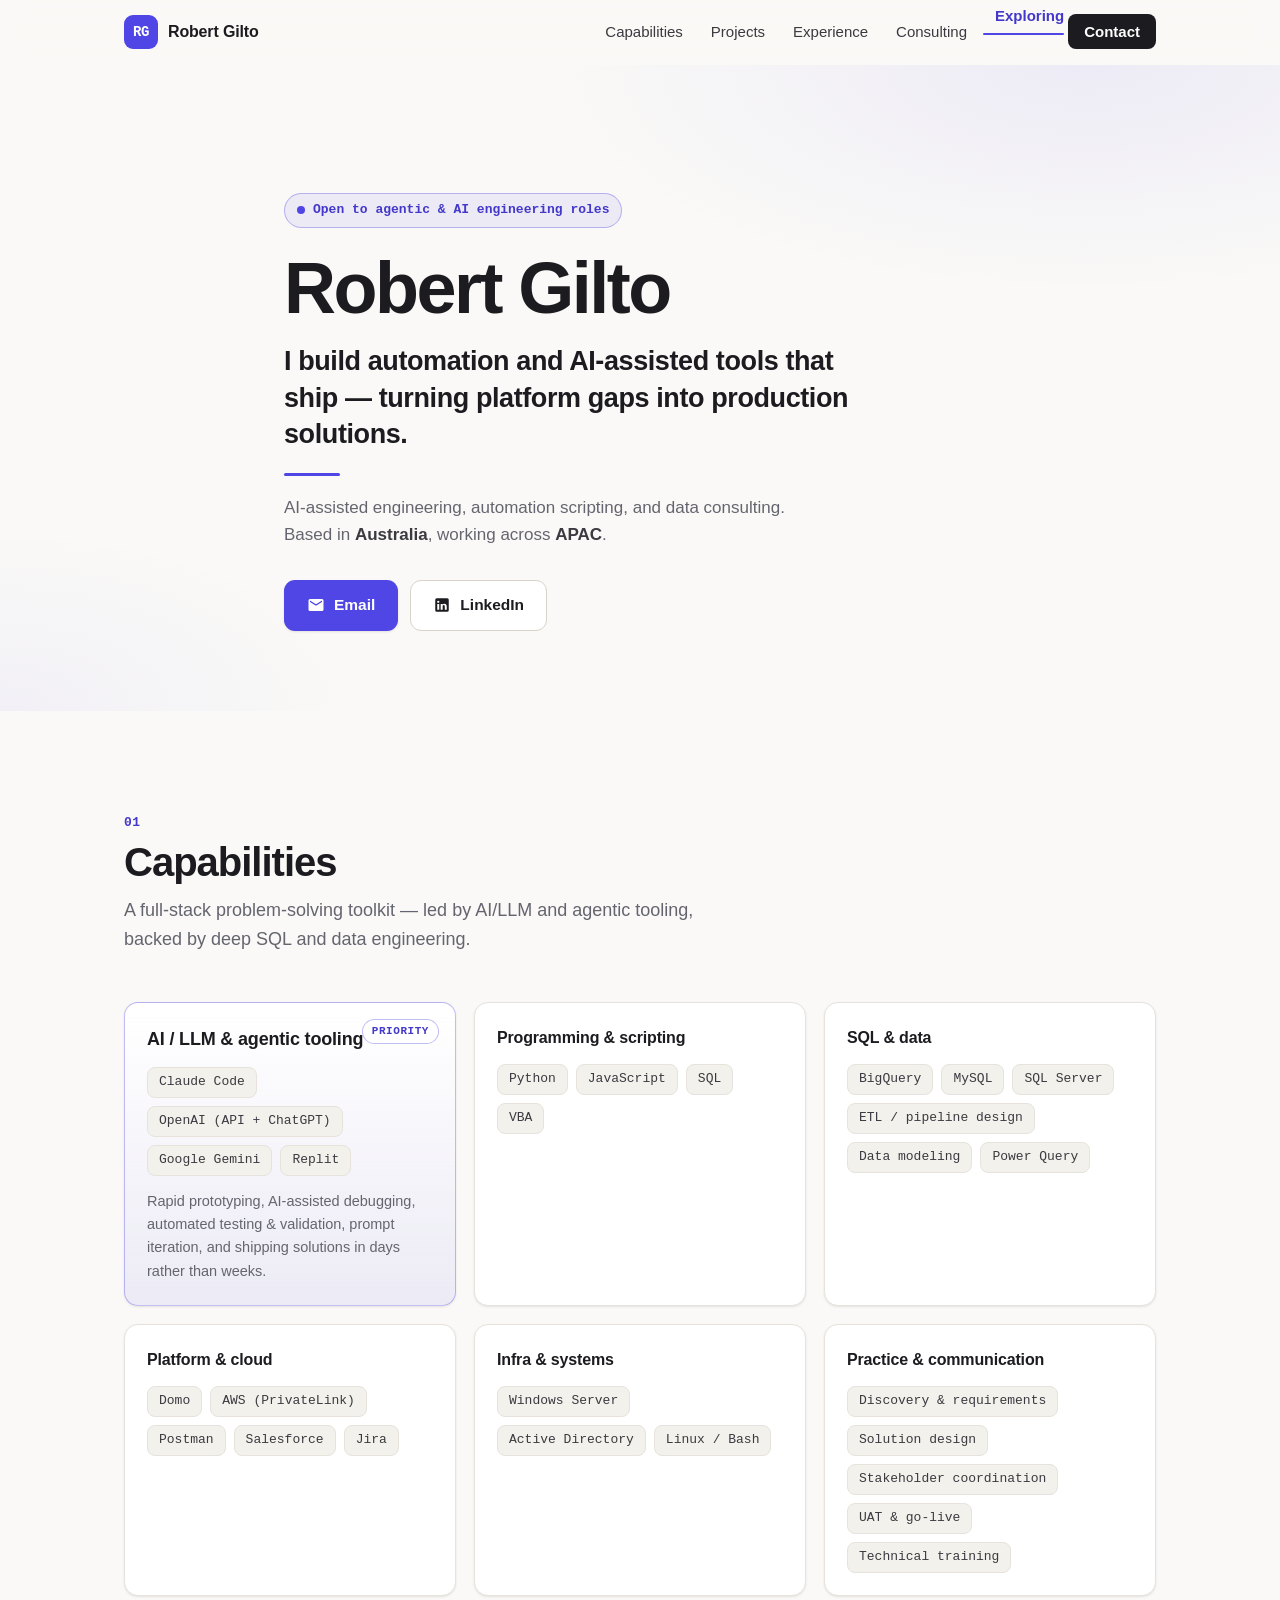
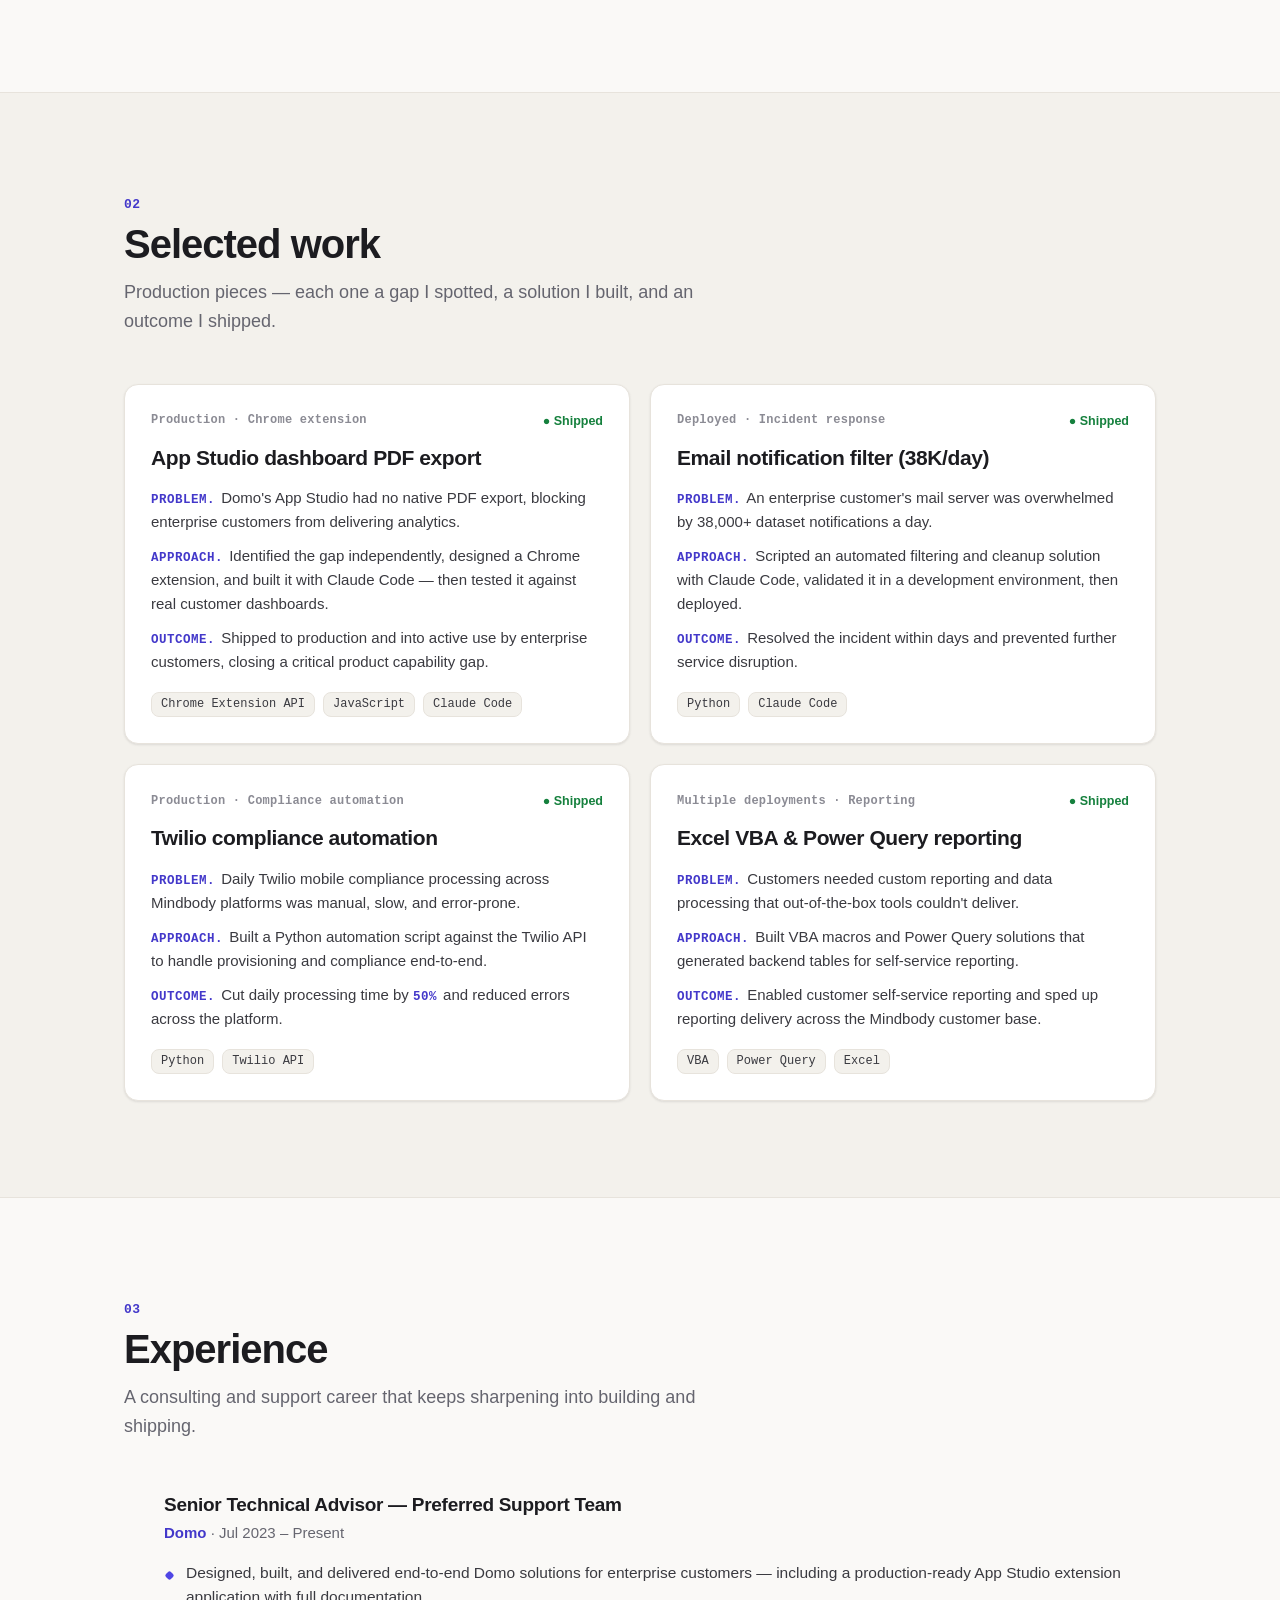
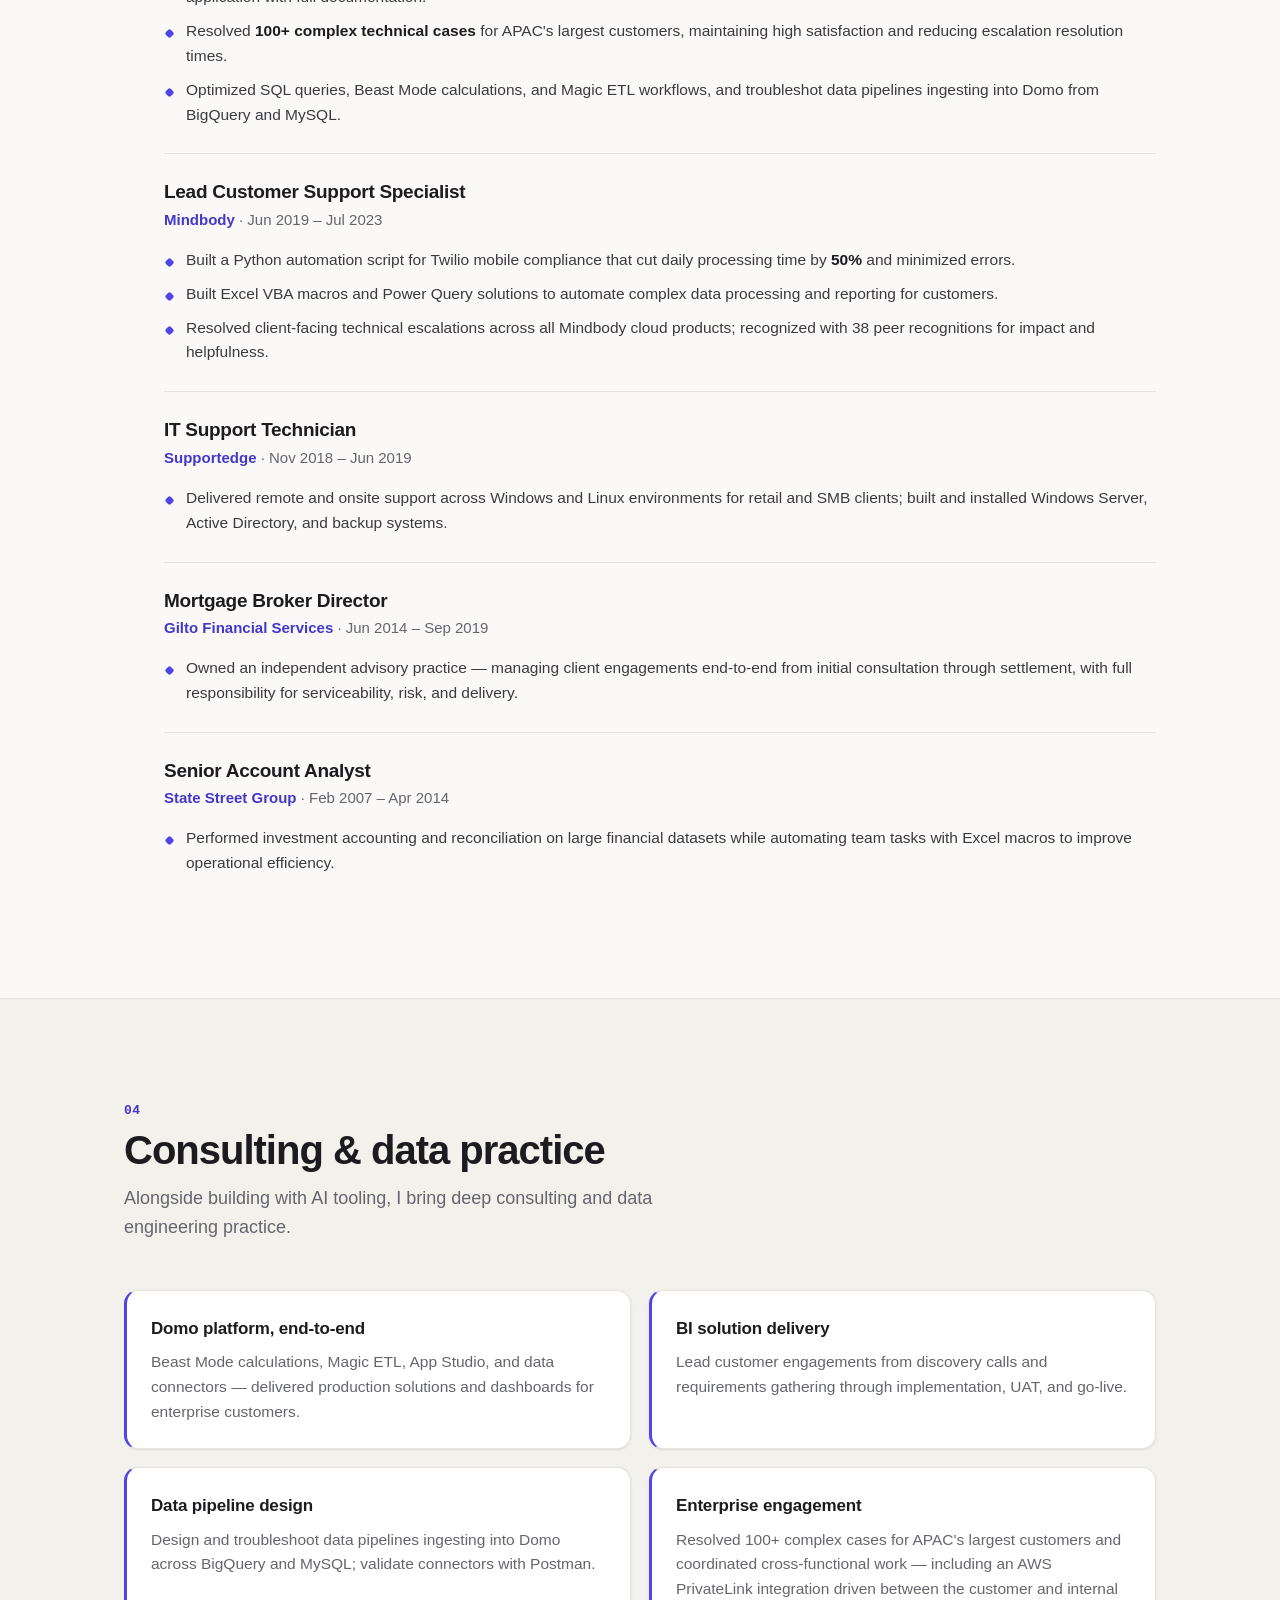
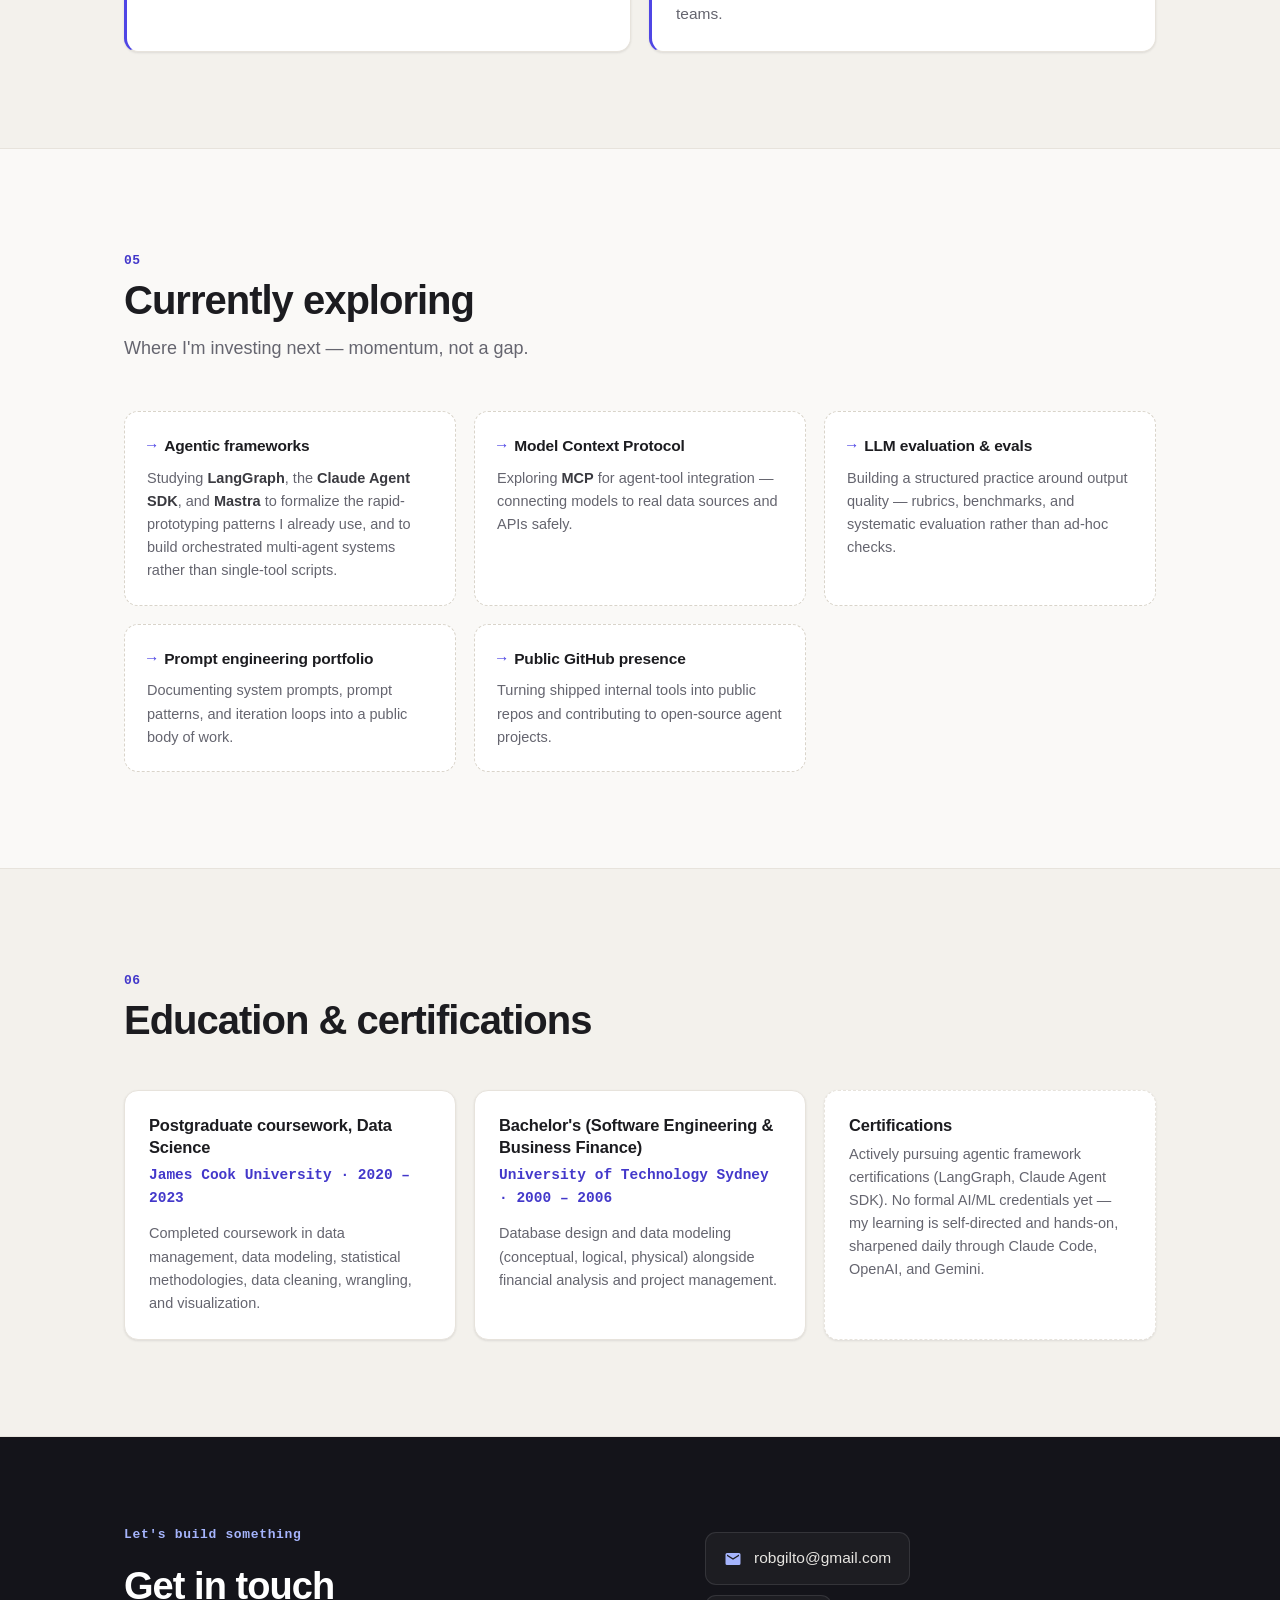
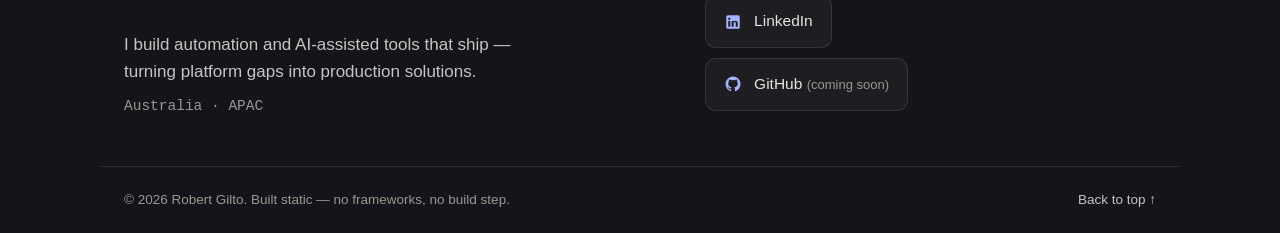
==== index.html @ 45fd5108 "feat: initial web resume — agentic engineering positioning" ====
<!DOCTYPE html>
<html lang="en">
<head>
  <meta charset="UTF-8" />
  <meta name="viewport" content="width=device-width, initial-scale=1.0" />

  <title>Robert Gilto — AI/Agentic Engineering &amp; Data Consultant</title>
  <meta name="description" content="Robert Gilto is an AI/agentic engineering and data consultant based in Australia. He builds automation and AI-assisted tools that ship — Claude Code, Python, SQL, Domo, and LLM workflows — with 100+ enterprise cases resolved and production automation deployed." />
  <meta name="author" content="Robert Gilto" />
  <meta name="theme-color" content="#4f46e5" />
  <link rel="canonical" href="https://robertgilto.github.io/" />

  <!-- Open Graph -->
  <meta property="og:type" content="profile" />
  <meta property="og:title" content="Robert Gilto — AI/Agentic Engineering &amp; Data Consultant" />
  <meta property="og:description" content="Builds automation and AI-assisted tools that ship — Claude Code, Python, SQL, Domo, and LLM workflows. Based in Australia, working across APAC." />
  <meta property="og:url" content="https://robertgilto.github.io/" />
  <meta property="og:site_name" content="Robert Gilto" />
  <meta property="profile:first_name" content="Robert" />
  <meta property="profile:last_name" content="Gilto" />

  <!-- Twitter -->
  <meta name="twitter:card" content="summary" />
  <meta name="twitter:title" content="Robert Gilto — AI/Agentic Engineering &amp; Data Consultant" />
  <meta name="twitter:description" content="Builds automation and AI-assisted tools that ship — Claude Code, Python, SQL, Domo, and LLM workflows. Australia / APAC." />

  <link rel="stylesheet" href="styles.css" />

  <!-- JSON-LD Person schema -->
  <script type="application/ld+json">
  {
    "@context": "https://schema.org",
    "@type": "Person",
    "name": "Robert Gilto",
    "jobTitle": "AI / Agentic Engineering & Data Consultant",
    "description": "Builds automation and AI-assisted tools that ship. AI/agentic engineering, automation scripting, and data consulting.",
    "email": "mailto:robgilto@gmail.com",
    "url": "https://robertgilto.github.io/",
    "image": "https://robertgilto.github.io/",
    "address": {
      "@type": "PostalAddress",
      "addressCountry": "AU",
      "addressRegion": "APAC"
    },
    "knowsAbout": [
      "Agentic Engineering",
      "AI Engineering",
      "LLM",
      "Claude Code",
      "OpenAI",
      "Google Gemini",
      "Python",
      "JavaScript",
      "SQL",
      "Data Engineering",
      "ETL",
      "Automation",
      "Business Intelligence",
      "Domo",
      "BigQuery",
      "MySQL"
    ],
    "sameAs": [
      "https://www.linkedin.com/in/robert-gilto-331312171"
    ]
  }
  </script>
</head>
<body>
  <a class="skip-link" href="#main">Skip to content</a>

  <header class="site-header" id="top">
    <div class="container header-inner">
      <a class="brand" href="#top" aria-label="Robert Gilto — home">
        <span class="brand-mark" aria-hidden="true">RG</span>
        <span class="brand-name">Robert Gilto</span>
      </a>

      <button class="nav-toggle" id="navToggle" aria-label="Toggle navigation" aria-expanded="false" aria-controls="primaryNav">
        <span class="nav-toggle-bar"></span>
        <span class="nav-toggle-bar"></span>
        <span class="nav-toggle-bar"></span>
      </button>

      <nav class="primary-nav" id="primaryNav" aria-label="Primary">
        <ul>
          <li><a href="#capabilities">Capabilities</a></li>
          <li><a href="#projects">Projects</a></li>
          <li><a href="#experience">Experience</a></li>
          <li><a href="#consulting">Consulting</a></li>
          <li><a href="#exploring">Exploring</a></li>
          <li><a href="#contact" class="nav-cta">Contact</a></li>
        </ul>
      </nav>
    </div>
  </header>

  <main id="main">
    <!-- HERO -->
    <section class="hero" aria-labelledby="hero-heading">
      <div class="container hero-inner">
        <p class="eyebrow">
          <span class="status-dot" aria-hidden="true"></span>
          Open to agentic &amp; AI engineering roles
        </p>
        <h1 class="hero-heading" id="hero-heading">Robert Gilto</h1>
        <p class="hero-tagline">I build automation and AI-assisted tools that ship — turning platform gaps into production solutions.</p>
        <p class="hero-sub">AI-assisted engineering, automation scripting, and data consulting. Based in <strong>Australia</strong>, working across <strong>APAC</strong>.</p>

        <div class="hero-actions">
          <a class="btn btn-primary" href="mailto:robgilto@gmail.com">
            <svg class="icon" viewBox="0 0 24 24" aria-hidden="true" focusable="false"><path fill="currentColor" d="M20 4H4a2 2 0 0 0-2 2v12a2 2 0 0 0 2 2h16a2 2 0 0 0 2-2V6a2 2 0 0 0-2-2Zm0 4-8 5-8-5V6l8 5 8-5Z"/></svg>
            Email
          </a>
          <a class="btn btn-ghost" href="https://www.linkedin.com/in/robert-gilto-331312171" rel="noopener noreferrer" target="_blank">
            <svg class="icon" viewBox="0 0 24 24" aria-hidden="true" focusable="false"><path fill="currentColor" d="M19 3a2 2 0 0 1 2 2v14a2 2 0 0 1-2 2H5a2 2 0 0 1-2-2V5a2 2 0 0 1 2-2h14ZM8.34 18.34V10.5H5.67v7.84h2.67ZM7 9.34a1.55 1.55 0 1 0 0-3.1 1.55 1.55 0 0 0 0 3.1Zm11.34 9V14c0-2.5-1.34-3.66-3.12-3.66a2.69 2.69 0 0 0-2.42 1.33h-.03V10.5h-2.56v7.84h2.66v-4.12c0-1.07.2-2.1 1.53-2.1s1.32 1.22 1.32 2.17v4.05h2.62Z"/></svg>
            LinkedIn
          </a>
        </div>
      </div>
    </section>

    <!-- CAPABILITIES -->
    <section class="section" id="capabilities" aria-labelledby="capabilities-heading">
      <div class="container">
        <header class="section-head">
          <span class="section-index">01</span>
          <h2 class="section-title" id="capabilities-heading">Capabilities</h2>
          <p class="section-lead">A full-stack problem-solving toolkit — led by AI/LLM and agentic tooling, backed by deep SQL and data engineering.</p>
        </header>

        <div class="skill-grid">
          <article class="skill-card skill-card--featured">
            <div class="skill-card-tag">Priority</div>
            <h3 class="skill-card-title">AI / LLM &amp; agentic tooling</h3>
            <ul class="chips">
              <li class="chip">Claude Code</li>
              <li class="chip">OpenAI (API + ChatGPT)</li>
              <li class="chip">Google Gemini</li>
              <li class="chip">Replit</li>
            </ul>
            <p class="skill-card-note">Rapid prototyping, AI-assisted debugging, automated testing &amp; validation, prompt iteration, and shipping solutions in days rather than weeks.</p>
          </article>

          <article class="skill-card">
            <h3 class="skill-card-title">Programming &amp; scripting</h3>
            <ul class="chips">
              <li class="chip">Python</li>
              <li class="chip">JavaScript</li>
              <li class="chip">SQL</li>
              <li class="chip">VBA</li>
            </ul>
          </article>

          <article class="skill-card">
            <h3 class="skill-card-title">SQL &amp; data</h3>
            <ul class="chips">
              <li class="chip">BigQuery</li>
              <li class="chip">MySQL</li>
              <li class="chip">SQL Server</li>
              <li class="chip">ETL / pipeline design</li>
              <li class="chip">Data modeling</li>
              <li class="chip">Power Query</li>
            </ul>
          </article>

          <article class="skill-card">
            <h3 class="skill-card-title">Platform &amp; cloud</h3>
            <ul class="chips">
              <li class="chip">Domo</li>
              <li class="chip">AWS (PrivateLink)</li>
              <li class="chip">Postman</li>
              <li class="chip">Salesforce</li>
              <li class="chip">Jira</li>
            </ul>
          </article>

          <article class="skill-card">
            <h3 class="skill-card-title">Infra &amp; systems</h3>
            <ul class="chips">
              <li class="chip">Windows Server</li>
              <li class="chip">Active Directory</li>
              <li class="chip">Linux / Bash</li>
            </ul>
          </article>

          <article class="skill-card">
            <h3 class="skill-card-title">Practice &amp; communication</h3>
            <ul class="chips">
              <li class="chip">Discovery &amp; requirements</li>
              <li class="chip">Solution design</li>
              <li class="chip">Stakeholder coordination</li>
              <li class="chip">UAT &amp; go-live</li>
              <li class="chip">Technical training</li>
            </ul>
          </article>
        </div>
      </div>
    </section>

    <!-- PROJECTS -->
    <section class="section section-alt" id="projects" aria-labelledby="projects-heading">
      <div class="container">
        <header class="section-head">
          <span class="section-index">02</span>
          <h2 class="section-title" id="projects-heading">Selected work</h2>
          <p class="section-lead">Production pieces — each one a gap I spotted, a solution I built, and an outcome I shipped.</p>
        </header>

        <div class="project-grid">
          <article class="project-card">
            <div class="project-card-top">
              <span class="project-kicker">Production · Chrome extension</span>
              <span class="project-status" aria-label="Status: shipped">● Shipped</span>
            </div>
            <h3 class="project-title">App Studio dashboard PDF export</h3>
            <p class="project-problem"><strong>Problem.</strong> Domo's App Studio had no native PDF export, blocking enterprise customers from delivering analytics.</p>
            <p class="project-approach"><strong>Approach.</strong> Identified the gap independently, designed a Chrome extension, and built it with Claude Code — then tested it against real customer dashboards.</p>
            <p class="project-outcome"><strong>Outcome.</strong> Shipped to production and into active use by enterprise customers, closing a critical product capability gap.</p>
            <ul class="chips chips-sm">
              <li class="chip">Chrome Extension API</li>
              <li class="chip">JavaScript</li>
              <li class="chip">Claude Code</li>
            </ul>
          </article>

          <article class="project-card">
            <div class="project-card-top">
              <span class="project-kicker">Deployed · Incident response</span>
              <span class="project-status" aria-label="Status: shipped">● Shipped</span>
            </div>
            <h3 class="project-title">Email notification filter (38K/day)</h3>
            <p class="project-problem"><strong>Problem.</strong> An enterprise customer's mail server was overwhelmed by 38,000+ dataset notifications a day.</p>
            <p class="project-approach"><strong>Approach.</strong> Scripted an automated filtering and cleanup solution with Claude Code, validated it in a development environment, then deployed.</p>
            <p class="project-outcome"><strong>Outcome.</strong> Resolved the incident within days and prevented further service disruption.</p>
            <ul class="chips chips-sm">
              <li class="chip">Python</li>
              <li class="chip">Claude Code</li>
            </ul>
          </article>

          <article class="project-card">
            <div class="project-card-top">
              <span class="project-kicker">Production · Compliance automation</span>
              <span class="project-status" aria-label="Status: shipped">● Shipped</span>
            </div>
            <h3 class="project-title">Twilio compliance automation</h3>
            <p class="project-problem"><strong>Problem.</strong> Daily Twilio mobile compliance processing across Mindbody platforms was manual, slow, and error-prone.</p>
            <p class="project-approach"><strong>Approach.</strong> Built a Python automation script against the Twilio API to handle provisioning and compliance end-to-end.</p>
            <p class="project-outcome"><strong>Outcome.</strong> Cut daily processing time by <strong>50%</strong> and reduced errors across the platform.</p>
            <ul class="chips chips-sm">
              <li class="chip">Python</li>
              <li class="chip">Twilio API</li>
            </ul>
          </article>

          <article class="project-card">
            <div class="project-card-top">
              <span class="project-kicker">Multiple deployments · Reporting</span>
              <span class="project-status" aria-label="Status: shipped">● Shipped</span>
            </div>
            <h3 class="project-title">Excel VBA &amp; Power Query reporting</h3>
            <p class="project-problem"><strong>Problem.</strong> Customers needed custom reporting and data processing that out-of-the-box tools couldn't deliver.</p>
            <p class="project-approach"><strong>Approach.</strong> Built VBA macros and Power Query solutions that generated backend tables for self-service reporting.</p>
            <p class="project-outcome"><strong>Outcome.</strong> Enabled customer self-service reporting and sped up reporting delivery across the Mindbody customer base.</p>
            <ul class="chips chips-sm">
              <li class="chip">VBA</li>
              <li class="chip">Power Query</li>
              <li class="chip">Excel</li>
            </ul>
          </article>
        </div>
      </div>
    </section>

    <!-- EXPERIENCE -->
    <section class="section" id="experience" aria-labelledby="experience-heading">
      <div class="container">
        <header class="section-head">
          <span class="section-index">03</span>
          <h2 class="section-title" id="experience-heading">Experience</h2>
          <p class="section-lead">A consulting and support career that keeps sharpening into building and shipping.</p>
        </header>

        <ol class="timeline">
          <li class="role">
            <div class="role-head">
              <h3 class="role-title">Senior Technical Advisor — Preferred Support Team</h3>
              <p class="role-meta"><span class="role-org">Domo</span> · Jul 2023 – Present</p>
            </div>
            <ul class="role-bullets">
              <li>Designed, built, and delivered end-to-end Domo solutions for enterprise customers — including a production-ready App Studio extension application with full documentation.</li>
              <li>Resolved <strong>100+ complex technical cases</strong> for APAC's largest customers, maintaining high satisfaction and reducing escalation resolution times.</li>
              <li>Optimized SQL queries, Beast Mode calculations, and Magic ETL workflows, and troubleshot data pipelines ingesting into Domo from BigQuery and MySQL.</li>
            </ul>
          </li>

          <li class="role">
            <div class="role-head">
              <h3 class="role-title">Lead Customer Support Specialist</h3>
              <p class="role-meta"><span class="role-org">Mindbody</span> · Jun 2019 – Jul 2023</p>
            </div>
            <ul class="role-bullets">
              <li>Built a Python automation script for Twilio mobile compliance that cut daily processing time by <strong>50%</strong> and minimized errors.</li>
              <li>Built Excel VBA macros and Power Query solutions to automate complex data processing and reporting for customers.</li>
              <li>Resolved client-facing technical escalations across all Mindbody cloud products; recognized with 38 peer recognitions for impact and helpfulness.</li>
            </ul>
          </li>

          <li class="role">
            <div class="role-head">
              <h3 class="role-title">IT Support Technician</h3>
              <p class="role-meta"><span class="role-org">Supportedge</span> · Nov 2018 – Jun 2019</p>
            </div>
            <ul class="role-bullets">
              <li>Delivered remote and onsite support across Windows and Linux environments for retail and SMB clients; built and installed Windows Server, Active Directory, and backup systems.</li>
            </ul>
          </li>

          <li class="role">
            <div class="role-head">
              <h3 class="role-title">Mortgage Broker Director</h3>
              <p class="role-meta"><span class="role-org">Gilto Financial Services</span> · Jun 2014 – Sep 2019</p>
            </div>
            <ul class="role-bullets">
              <li>Owned an independent advisory practice — managing client engagements end-to-end from initial consultation through settlement, with full responsibility for serviceability, risk, and delivery.</li>
            </ul>
          </li>

          <li class="role">
            <div class="role-head">
              <h3 class="role-title">Senior Account Analyst</h3>
              <p class="role-meta"><span class="role-org">State Street Group</span> · Feb 2007 – Apr 2014</p>
            </div>
            <ul class="role-bullets">
              <li>Performed investment accounting and reconciliation on large financial datasets while automating team tasks with Excel macros to improve operational efficiency.</li>
            </ul>
          </li>
        </ol>
      </div>
    </section>

    <!-- CONSULTING & DATA PRACTICE -->
    <section class="section section-alt" id="consulting" aria-labelledby="consulting-heading">
      <div class="container">
        <header class="section-head">
          <span class="section-index">04</span>
          <h2 class="section-title" id="consulting-heading">Consulting &amp; data practice</h2>
          <p class="section-lead">Alongside building with AI tooling, I bring deep consulting and data engineering practice.</p>
        </header>

        <div class="practice-grid">
          <article class="practice-card">
            <h3 class="practice-title">Domo platform, end-to-end</h3>
            <p>Beast Mode calculations, Magic ETL, App Studio, and data connectors — delivered production solutions and dashboards for enterprise customers.</p>
          </article>

          <article class="practice-card">
            <h3 class="practice-title">BI solution delivery</h3>
            <p>Lead customer engagements from discovery calls and requirements gathering through implementation, UAT, and go-live.</p>
          </article>

          <article class="practice-card">
            <h3 class="practice-title">Data pipeline design</h3>
            <p>Design and troubleshoot data pipelines ingesting into Domo across BigQuery and MySQL; validate connectors with Postman.</p>
          </article>

          <article class="practice-card">
            <h3 class="practice-title">Enterprise engagement</h3>
            <p>Resolved 100+ complex cases for APAC's largest customers and coordinated cross-functional work — including an AWS PrivateLink integration driven between the customer and internal teams.</p>
          </article>
        </div>
      </div>
    </section>

    <!-- CURRENTLY EXPLORING -->
    <section class="section" id="exploring" aria-labelledby="exploring-heading">
      <div class="container">
        <header class="section-head">
          <span class="section-index">05</span>
          <h2 class="section-title" id="exploring-heading">Currently exploring</h2>
          <p class="section-lead">Where I'm investing next — momentum, not a gap.</p>
        </header>

        <div class="exploring-grid">
          <article class="exploring-item">
            <h3 class="exploring-title">Agentic frameworks</h3>
            <p>Studying <strong>LangGraph</strong>, the <strong>Claude Agent SDK</strong>, and <strong>Mastra</strong> to formalize the rapid-prototyping patterns I already use, and to build orchestrated multi-agent systems rather than single-tool scripts.</p>
          </article>
          <article class="exploring-item">
            <h3 class="exploring-title">Model Context Protocol</h3>
            <p>Exploring <strong>MCP</strong> for agent-tool integration — connecting models to real data sources and APIs safely.</p>
          </article>
          <article class="exploring-item">
            <h3 class="exploring-title">LLM evaluation &amp; evals</h3>
            <p>Building a structured practice around output quality — rubrics, benchmarks, and systematic evaluation rather than ad-hoc checks.</p>
          </article>
          <article class="exploring-item">
            <h3 class="exploring-title">Prompt engineering portfolio</h3>
            <p>Documenting system prompts, prompt patterns, and iteration loops into a public body of work.</p>
          </article>
          <article class="exploring-item">
            <h3 class="exploring-title">Public GitHub presence</h3>
            <p>Turning shipped internal tools into public repos and contributing to open-source agent projects.</p>
          </article>
        </div>
      </div>
    </section>

    <!-- EDUCATION -->
    <section class="section section-alt" id="education" aria-labelledby="education-heading">
      <div class="container">
        <header class="section-head">
          <span class="section-index">06</span>
          <h2 class="section-title" id="education-heading">Education &amp; certifications</h2>
        </header>

        <div class="edu-grid">
          <article class="edu-card">
            <h3 class="edu-degree">Postgraduate coursework, Data Science</h3>
            <p class="edu-org">James Cook University · 2020 – 2023</p>
            <p class="edu-note">Completed coursework in data management, data modeling, statistical methodologies, data cleaning, wrangling, and visualization.</p>
          </article>

          <article class="edu-card">
            <h3 class="edu-degree">Bachelor's (Software Engineering &amp; Business Finance)</h3>
            <p class="edu-org">University of Technology Sydney · 2000 – 2006</p>
            <p class="edu-note">Database design and data modeling (conceptual, logical, physical) alongside financial analysis and project management.</p>
          </article>

          <article class="edu-card edu-card--certs">
            <h3 class="edu-degree">Certifications</h3>
            <p class="edu-note">Actively pursuing agentic framework certifications (LangGraph, Claude Agent SDK). No formal AI/ML credentials yet — my learning is self-directed and hands-on, sharpened daily through Claude Code, OpenAI, and Gemini.</p>
          </article>
        </div>
      </div>
    </section>
  </main>

  <!-- CONTACT / FOOTER -->
  <footer class="site-footer" id="contact">
    <div class="container footer-inner">
      <div class="footer-lead">
        <p class="footer-eyebrow">Let's build something</p>
        <h2 class="footer-heading">Get in touch</h2>
        <p class="footer-tagline">I build automation and AI-assisted tools that ship — turning platform gaps into production solutions.</p>
        <p class="footer-loc">Australia · APAC</p>
      </div>

      <ul class="footer-links">
        <li>
          <a class="footer-link" href="mailto:robgilto@gmail.com">
            <svg class="icon" viewBox="0 0 24 24" aria-hidden="true" focusable="false"><path fill="currentColor" d="M20 4H4a2 2 0 0 0-2 2v12a2 2 0 0 0 2 2h16a2 2 0 0 0 2-2V6a2 2 0 0 0-2-2Zm0 4-8 5-8-5V6l8 5 8-5Z"/></svg>
            <span>robgilto@gmail.com</span>
          </a>
        </li>
        <li>
          <a class="footer-link" href="https://www.linkedin.com/in/robert-gilto-331312171" rel="noopener noreferrer" target="_blank">
            <svg class="icon" viewBox="0 0 24 24" aria-hidden="true" focusable="false"><path fill="currentColor" d="M19 3a2 2 0 0 1 2 2v14a2 2 0 0 1-2 2H5a2 2 0 0 1-2-2V5a2 2 0 0 1 2-2h14ZM8.34 18.34V10.5H5.67v7.84h2.67ZM7 9.34a1.55 1.55 0 1 0 0-3.1 1.55 1.55 0 0 0 0 3.1Zm11.34 9V14c0-2.5-1.34-3.66-3.12-3.66a2.69 2.69 0 0 0-2.42 1.33h-.03V10.5h-2.56v7.84h2.66v-4.12c0-1.07.2-2.1 1.53-2.1s1.32 1.22 1.32 2.17v4.05h2.62Z"/></svg>
            <span>LinkedIn</span>
          </a>
        </li>
        <li>
          <!-- TODO: replace with https://github.com/robertgilto once the public profile exists -->
          <a class="footer-link" href="#" aria-label="GitHub (profile coming soon)">
            <svg class="icon" viewBox="0 0 24 24" aria-hidden="true" focusable="false"><path fill="currentColor" d="M12 2A10 10 0 0 0 8.84 21.5c.5.08.66-.23.66-.5v-1.7c-2.77.6-3.36-1.34-3.36-1.34-.46-1.15-1.11-1.46-1.11-1.46-.9-.62.07-.6.07-.6 1 .07 1.53 1.03 1.53 1.03.9 1.52 2.34 1.08 2.91.83.1-.65.35-1.09.63-1.34-2.22-.25-4.55-1.11-4.55-4.94 0-1.1.39-1.99 1.03-2.69-.1-.25-.45-1.27.1-2.65 0 0 .84-.27 2.75 1.02a9.4 9.4 0 0 1 5 0c1.91-1.29 2.75-1.02 2.75-1.02.55 1.38.2 2.4.1 2.65.64.7 1.03 1.59 1.03 2.69 0 3.84-2.34 4.69-4.57 4.94.36.31.68.92.68 1.85v2.74c0 .27.16.59.67.5A10 10 0 0 0 12 2Z"/></svg>
            <span>GitHub <em>(coming soon)</em></span>
          </a>
        </li>
      </ul>
    </div>

    <div class="container footer-bottom">
      <p>&copy; <span id="year">2026</span> Robert Gilto. Built static — no frameworks, no build step.</p>
      <p><a href="#top">Back to top ↑</a></p>
    </div>
  </footer>

  <script src="main.js" defer></script>
</body>
</html>
---- styles.css ----
/* ============================================================
   Robert Gilto — Web Resume
   Static. No framework, no build step, no web fonts.
   Light, monochrome base + single indigo accent.
   ============================================================ */

/* ---------- Design tokens ---------- */
:root {
  /* palette */
  --bg:           #faf9f7;   /* warm off-white */
  --bg-alt:       #f3f1ec;   /* alt section band */
  --surface:      #ffffff;
  --text:         #1c1c20;   /* near-black charcoal */
  --text-soft:    #3a3a40;
  --muted:        #65656f;
  --faint:        #8b8b94;
  --border:       #e7e3dc;
  --border-strong:#d9d4ca;

  /* accent (single, used sparingly) */
  --accent:       #4f46e5;   /* indigo-600 */
  --accent-dark:  #4338ca;   /* indigo-700 */
  --accent-ink:   #312e81;   /* indigo-900 */
  --accent-soft:  rgba(79, 70, 229, 0.08);
  --accent-ring:  rgba(79, 70, 229, 0.35);

  /* type */
  --font-sans: -apple-system, BlinkMacSystemFont, "Segoe UI", Roboto, Helvetica,
               Arial, sans-serif;
  --font-mono: ui-monospace, "SF Mono", "Cascadia Code", "Roboto Mono", Menlo,
               Consolas, "Liberation Mono", monospace;

  /* shape & motion */
  --radius:    14px;
  --radius-sm: 9px;
  --shadow-sm: 0 1px 2px rgba(20, 20, 30, 0.04), 0 1px 3px rgba(20, 20, 30, 0.06);
  --shadow-md: 0 6px 18px -8px rgba(20, 20, 40, 0.18), 0 2px 6px rgba(20, 20, 40, 0.06);
  --ease:      cubic-bezier(0.4, 0, 0.2, 1);
  --maxw:      1080px;
}

/* ---------- Reset ---------- */
*, *::before, *::after { box-sizing: border-box; }
* { margin: 0; }
html { -webkit-text-size-adjust: 100%; scroll-behavior: smooth; }
@media (prefers-reduced-motion: reduce) {
  html { scroll-behavior: auto; }
  *, *::before, *::after { animation-duration: 0.001ms !important; transition-duration: 0.001ms !important; }
}
body {
  font-family: var(--font-sans);
  background: var(--bg);
  color: var(--text);
  line-height: 1.6;
  font-size: 17px;
  -webkit-font-smoothing: antialiased;
  text-rendering: optimizeLegibility;
}
img, svg { display: block; max-width: 100%; }
a { color: var(--accent-dark); text-decoration: none; }
a:hover { text-decoration: underline; }
ul { list-style: none; padding: 0; }
button { font: inherit; cursor: pointer; }
:focus-visible {
  outline: 2px solid var(--accent);
  outline-offset: 3px;
  border-radius: 4px;
}

/* ---------- Layout helpers ---------- */
.container {
  width: 100%;
  max-width: var(--maxw);
  margin-inline: auto;
  padding-inline: 24px;
}
.section { padding-block: clamp(56px, 8vw, 96px); }
.section-alt { background: var(--bg-alt); border-block: 1px solid var(--border); }

/* ---------- Skip link ---------- */
.skip-link {
  position: absolute;
  left: 16px; top: -60px;
  background: var(--accent);
  color: #fff;
  padding: 10px 16px;
  border-radius: 8px;
  z-index: 100;
  transition: top 0.2s var(--ease);
  font-weight: 600;
}
.skip-link:focus { top: 16px; }

/* ---------- Header / nav ---------- */
.site-header {
  position: sticky;
  top: 0;
  z-index: 50;
  background: rgba(250, 249, 247, 0.82);
  backdrop-filter: saturate(180%) blur(12px);
  -webkit-backdrop-filter: saturate(180%) blur(12px);
  border-bottom: 1px solid transparent;
  transition: border-color 0.25s var(--ease), background 0.25s var(--ease);
}
.site-header.is-scrolled { border-bottom-color: var(--border); }
.header-inner {
  display: flex;
  align-items: center;
  justify-content: space-between;
  gap: 16px;
  min-height: 64px;
}
.brand { display: inline-flex; align-items: center; gap: 10px; color: var(--text); font-weight: 700; }
.brand:hover { text-decoration: none; }
.brand-mark {
  display: grid;
  place-items: center;
  width: 34px; height: 34px;
  border-radius: 9px;
  background: var(--accent);
  color: #fff;
  font-family: var(--font-mono);
  font-size: 14px;
  font-weight: 700;
  letter-spacing: -0.02em;
}
.brand-name { font-size: 16px; letter-spacing: -0.01em; }

.primary-nav ul { display: flex; align-items: center; gap: 4px; }
.primary-nav a {
  color: var(--text-soft);
  font-size: 15px;
  font-weight: 500;
  padding: 8px 12px;
  border-radius: 8px;
  transition: color 0.18s var(--ease), background 0.18s var(--ease);
}
.primary-nav a:hover { color: var(--accent-dark); background: var(--accent-soft); text-decoration: none; }
.primary-nav a.is-active { color: var(--accent-dark); font-weight: 600; }
.primary-nav a.is-active::after {
  content: "";
  display: block;
  height: 2px;
  margin-top: 3px;
  background: var(--accent);
  border-radius: 2px;
}
.primary-nav .nav-cta {
  background: var(--text);
  color: #fff;
  font-weight: 600;
  padding: 9px 16px;
}
.primary-nav .nav-cta:hover { background: var(--accent-dark); color: #fff; }
.primary-nav .nav-cta.is-active::after { display: none; }

.nav-toggle {
  display: none;
  flex-direction: column;
  justify-content: center;
  gap: 5px;
  width: 42px; height: 42px;
  background: transparent;
  border: 1px solid var(--border-strong);
  border-radius: 10px;
  padding: 0 10px;
}
.nav-toggle-bar { height: 2px; width: 100%; background: var(--text); border-radius: 2px; transition: transform 0.25s var(--ease), opacity 0.2s var(--ease); }
.nav-toggle[aria-expanded="true"] .nav-toggle-bar:nth-child(1) { transform: translateY(7px) rotate(45deg); }
.nav-toggle[aria-expanded="true"] .nav-toggle-bar:nth-child(2) { opacity: 0; }
.nav-toggle[aria-expanded="true"] .nav-toggle-bar:nth-child(3) { transform: translateY(-7px) rotate(-45deg); }

/* ---------- Hero ---------- */
.hero {
  position: relative;
  padding-block: clamp(64px, 11vw, 128px) clamp(48px, 7vw, 80px);
  overflow: hidden;
}
.hero::before {
  content: "";
  position: absolute;
  inset: 0;
  background:
    radial-gradient(60% 50% at 85% 0%, var(--accent-soft), transparent 70%),
    radial-gradient(40% 40% at 0% 100%, rgba(79,70,229,0.05), transparent 70%);
  pointer-events: none;
}
.hero-inner { position: relative; max-width: 760px; }
.eyebrow {
  display: inline-flex;
  align-items: center;
  gap: 8px;
  font-family: var(--font-mono);
  font-size: 13px;
  color: var(--accent-dark);
  background: var(--accent-soft);
  border: 1px solid var(--accent-ring);
  padding: 6px 12px;
  border-radius: 999px;
  margin-bottom: 24px;
  font-weight: 600;
}
.status-dot {
  width: 8px; height: 8px;
  border-radius: 50%;
  background: var(--accent);
  box-shadow: 0 0 0 0 var(--accent-ring);
  animation: pulse 2.4s var(--ease) infinite;
}
@keyframes pulse {
  0%   { box-shadow: 0 0 0 0 rgba(79,70,229,0.5); }
  70%  { box-shadow: 0 0 0 8px rgba(79,70,229,0); }
  100% { box-shadow: 0 0 0 0 rgba(79,70,229,0); }
}
@media (prefers-reduced-motion: reduce) { .status-dot { animation: none; } }

.hero-heading {
  font-size: clamp(40px, 8vw, 72px);
  line-height: 1.02;
  letter-spacing: -0.035em;
  font-weight: 800;
  margin-bottom: 18px;
}
.hero-tagline {
  font-size: clamp(20px, 3vw, 27px);
  line-height: 1.35;
  letter-spacing: -0.015em;
  color: var(--text);
  font-weight: 600;
  max-width: 38ch;
  margin-bottom: 18px;
}
.hero-tagline::after {
  content: "";
  display: block;
  width: 56px; height: 3px;
  background: var(--accent);
  border-radius: 2px;
  margin-top: 20px;
}
.hero-sub { color: var(--muted); font-size: 17px; max-width: 56ch; margin-bottom: 32px; }
.hero-sub strong { color: var(--text-soft); font-weight: 600; }

.hero-actions { display: flex; flex-wrap: wrap; gap: 12px; }
.btn {
  display: inline-flex; align-items: center; gap: 9px;
  padding: 12px 22px;
  border-radius: 11px;
  font-weight: 600;
  font-size: 15.5px;
  border: 1px solid transparent;
  transition: transform 0.15s var(--ease), background 0.18s var(--ease), border-color 0.18s var(--ease), box-shadow 0.18s var(--ease);
}
.btn:hover { text-decoration: none; transform: translateY(-1px); }
.btn:active { transform: translateY(0); }
.btn-primary { background: var(--accent); color: #fff; box-shadow: var(--shadow-sm); }
.btn-primary:hover { background: var(--accent-dark); color: #fff; box-shadow: var(--shadow-md); }
.btn-ghost { background: var(--surface); color: var(--text); border-color: var(--border-strong); }
.btn-ghost:hover { border-color: var(--accent); color: var(--accent-dark); }
.icon { width: 18px; height: 18px; flex: none; }

/* ---------- Section heading ---------- */
.section-head { margin-bottom: clamp(32px, 5vw, 48px); max-width: 70ch; }
.section-index {
  font-family: var(--font-mono);
  font-size: 13px;
  font-weight: 700;
  color: var(--accent-dark);
  letter-spacing: 0.04em;
}
.section-title {
  font-size: clamp(28px, 4.5vw, 40px);
  letter-spacing: -0.025em;
  font-weight: 800;
  line-height: 1.1;
  margin-top: 6px;
  margin-bottom: 12px;
}
.section-lead { color: var(--muted); font-size: 18px; max-width: 62ch; }

/* ---------- Skill cards / chips ---------- */
.skill-grid {
  display: grid;
  grid-template-columns: repeat(3, 1fr);
  gap: 18px;
}
.skill-card {
  background: var(--surface);
  border: 1px solid var(--border);
  border-radius: var(--radius);
  padding: 22px;
  box-shadow: var(--shadow-sm);
  transition: border-color 0.2s var(--ease), transform 0.2s var(--ease), box-shadow 0.2s var(--ease);
  position: relative;
}
.skill-card:hover { border-color: var(--accent-ring); transform: translateY(-2px); box-shadow: var(--shadow-md); }
.skill-card--featured {
  grid-column: span 1;
  background: linear-gradient(180deg, #ffffff, var(--accent-soft));
  border-color: var(--accent-ring);
}
.skill-card-tag {
  position: absolute;
  top: 16px; right: 16px;
  font-family: var(--font-mono);
  font-size: 11px;
  font-weight: 700;
  letter-spacing: 0.05em;
  text-transform: uppercase;
  color: var(--accent-dark);
  background: #fff;
  border: 1px solid var(--accent-ring);
  padding: 3px 9px;
  border-radius: 999px;
}
.skill-card-title {
  font-size: 16px;
  font-weight: 700;
  letter-spacing: -0.01em;
  margin-bottom: 14px;
  padding-right: 64px;
}
.skill-card--featured .skill-card-title { font-size: 18px; }
.skill-card-note { margin-top: 14px; font-size: 14.5px; color: var(--muted); }

.chips { display: flex; flex-wrap: wrap; gap: 8px; }
.chip {
  font-family: var(--font-mono);
  font-size: 13px;
  line-height: 1.3;
  color: var(--text-soft);
  background: var(--bg-alt);
  border: 1px solid var(--border);
  padding: 6px 11px;
  border-radius: 8px;
  transition: color 0.15s var(--ease), border-color 0.15s var(--ease), background 0.15s var(--ease);
}
.chip:hover { color: var(--accent-dark); border-color: var(--accent-ring); background: var(--accent-soft); }
.chips-sm .chip { font-size: 12px; padding: 4px 9px; }

/* ---------- Projects ---------- */
.project-grid {
  display: grid;
  grid-template-columns: repeat(2, 1fr);
  gap: 20px;
}
.project-card {
  background: var(--surface);
  border: 1px solid var(--border);
  border-radius: var(--radius);
  padding: 26px;
  box-shadow: var(--shadow-sm);
  position: relative;
  overflow: hidden;
  transition: transform 0.2s var(--ease), box-shadow 0.2s var(--ease), border-color 0.2s var(--ease);
}
.project-card::before {
  content: "";
  position: absolute;
  top: 0; left: 0; right: 0;
  height: 3px;
  background: var(--accent);
  transform: scaleX(0);
  transform-origin: left;
  transition: transform 0.3s var(--ease);
}
.project-card:hover { transform: translateY(-3px); box-shadow: var(--shadow-md); border-color: var(--accent-ring); }
.project-card:hover::before { transform: scaleX(1); }
.project-card-top {
  display: flex;
  align-items: center;
  justify-content: space-between;
  gap: 12px;
  margin-bottom: 14px;
}
.project-kicker {
  font-family: var(--font-mono);
  font-size: 12px;
  font-weight: 600;
  color: var(--faint);
  letter-spacing: 0.02em;
}
.project-status { font-size: 12.5px; font-weight: 600; color: #15803d; white-space: nowrap; }
.project-title {
  font-size: 21px;
  font-weight: 700;
  letter-spacing: -0.02em;
  line-height: 1.2;
  margin-bottom: 16px;
}
.project-problem, .project-approach, .project-outcome {
  font-size: 15px;
  color: var(--text-soft);
  margin-bottom: 10px;
}
.project-problem strong, .project-approach strong, .project-outcome strong {
  color: var(--accent-dark);
  font-family: var(--font-mono);
  font-size: 12.5px;
  font-weight: 700;
  text-transform: uppercase;
  letter-spacing: 0.04em;
  margin-right: 2px;
}
.project-card .chips { margin-top: 18px; }

/* ---------- Experience timeline ---------- */
.timeline { display: flex; flex-direction: column; gap: 0; }
.role {
  display: grid;
  grid-template-columns: 1fr;
  gap: 4px;
  padding: 26px 0;
  border-top: 1px solid var(--border);
}
.role:first-child { border-top: none; padding-top: 4px; }
.role-head { margin-bottom: 12px; }
.role-title { font-size: 19px; font-weight: 700; letter-spacing: -0.015em; line-height: 1.3; }
.role-meta { color: var(--muted); font-size: 15px; margin-top: 3px; }
.role-org { color: var(--accent-dark); font-weight: 600; }
.role-bullets { display: flex; flex-direction: column; gap: 9px; }
.role-bullets li {
  position: relative;
  padding-left: 22px;
  color: var(--text-soft);
  font-size: 15.5px;
}
.role-bullets li::before {
  content: "";
  position: absolute;
  left: 2px; top: 11px;
  width: 7px; height: 7px;
  border-radius: 2px;
  background: var(--accent);
  transform: rotate(45deg);
}
.role-bullets strong { color: var(--text); font-weight: 700; }

/* ---------- Consulting practice ---------- */
.practice-grid {
  display: grid;
  grid-template-columns: repeat(2, 1fr);
  gap: 18px;
}
.practice-card {
  background: var(--surface);
  border: 1px solid var(--border);
  border-left: 3px solid var(--accent);
  border-radius: var(--radius);
  padding: 24px;
  box-shadow: var(--shadow-sm);
  transition: transform 0.2s var(--ease), box-shadow 0.2s var(--ease);
}
.practice-card:hover { transform: translateY(-2px); box-shadow: var(--shadow-md); }
.practice-title { font-size: 17px; font-weight: 700; letter-spacing: -0.01em; margin-bottom: 8px; }
.practice-card p { color: var(--muted); font-size: 15.5px; }

/* ---------- Exploring ---------- */
.exploring-grid {
  display: grid;
  grid-template-columns: repeat(3, 1fr);
  gap: 18px;
}
.exploring-item {
  background: var(--surface);
  border: 1px dashed var(--border-strong);
  border-radius: var(--radius);
  padding: 22px;
  transition: border-color 0.2s var(--ease), transform 0.2s var(--ease);
}
.exploring-item:hover { border-color: var(--accent); border-style: solid; transform: translateY(-2px); }
.exploring-title {
  font-size: 15.5px;
  font-weight: 700;
  letter-spacing: -0.01em;
  margin-bottom: 8px;
  display: flex;
  align-items: center;
  gap: 8px;
}
.exploring-title::before {
  content: "→";
  color: var(--accent);
  font-family: var(--font-mono);
  font-weight: 700;
}
.exploring-item p { color: var(--muted); font-size: 14.5px; }
.exploring-item strong { color: var(--text-soft); font-weight: 600; }

/* ---------- Education ---------- */
.edu-grid {
  display: grid;
  grid-template-columns: repeat(3, 1fr);
  gap: 18px;
}
.edu-card {
  background: var(--surface);
  border: 1px solid var(--border);
  border-radius: var(--radius);
  padding: 24px;
  box-shadow: var(--shadow-sm);
}
.edu-degree { font-size: 16.5px; font-weight: 700; letter-spacing: -0.01em; line-height: 1.3; margin-bottom: 6px; }
.edu-org { color: var(--accent-dark); font-weight: 600; font-size: 14.5px; margin-bottom: 12px; font-family: var(--font-mono); }
.edu-note { color: var(--muted); font-size: 14.5px; }
.edu-card--certs { border-style: dashed; }

/* ---------- Footer ---------- */
.site-footer {
  background: #14141a;
  color: #e7e5e1;
  padding-top: clamp(56px, 8vw, 88px);
}
.footer-inner {
  display: grid;
  grid-template-columns: 1.2fr 1fr;
  gap: 40px;
  padding-bottom: 48px;
}
.footer-eyebrow {
  font-family: var(--font-mono);
  font-size: 13px;
  color: #a5b4fc;
  letter-spacing: 0.05em;
  font-weight: 600;
  margin-bottom: 10px;
}
.footer-heading { font-size: clamp(28px, 4vw, 38px); font-weight: 800; letter-spacing: -0.025em; margin-bottom: 14px; color: #fff; }
.footer-tagline { color: #c7c5c0; font-size: 17px; max-width: 46ch; margin-bottom: 10px; }
.footer-loc { color: #9a988f; font-size: 14.5px; font-family: var(--font-mono); }
.footer-links { display: flex; flex-direction: column; gap: 10px; align-self: center; }
.footer-link {
  display: inline-flex;
  align-items: center;
  gap: 12px;
  color: #e7e5e1;
  background: rgba(255,255,255,0.04);
  border: 1px solid rgba(255,255,255,0.1);
  padding: 13px 18px;
  border-radius: 11px;
  font-weight: 500;
  font-size: 15.5px;
  transition: background 0.18s var(--ease), border-color 0.18s var(--ease), transform 0.15s var(--ease), color 0.18s var(--ease);
}
.footer-link:hover { text-decoration: none; background: var(--accent); border-color: var(--accent); color: #fff; transform: translateY(-1px); }
.footer-link .icon { color: #a5b4fc; }
.footer-link:hover .icon { color: #fff; }
.footer-link em { font-style: normal; color: #9a988f; font-size: 13px; }
.footer-bottom {
  display: flex;
  align-items: center;
  justify-content: space-between;
  gap: 16px;
  flex-wrap: wrap;
  border-top: 1px solid rgba(255,255,255,0.1);
  padding-block: 22px;
  font-size: 13.5px;
  color: #9a988f;
}
.footer-bottom a { color: #c7c5c0; }
.footer-bottom a:hover { color: #a5b4fc; }

/* ============================================================
   Responsive
   ============================================================ */

/* <= 1024px : collapse skill/exploring/edu to 2-col */
@media (max-width: 1024px) {
  .skill-grid { grid-template-columns: repeat(2, 1fr); }
  .exploring-grid { grid-template-columns: repeat(2, 1fr); }
  .edu-grid { grid-template-columns: repeat(2, 1fr); }
}

/* <= 768px : mobile nav, single col where helpful */
@media (max-width: 768px) {
  body { font-size: 16.5px; }
  .nav-toggle { display: inline-flex; }
  .primary-nav {
    position: absolute;
    top: 64px; left: 0; right: 0;
    background: var(--bg);
    border-bottom: 1px solid var(--border);
    box-shadow: var(--shadow-md);
    max-height: 0;
    overflow: hidden;
    transition: max-height 0.3s var(--ease);
  }
  .primary-nav.is-open { max-height: 420px; }
  .primary-nav ul {
    flex-direction: column;
    align-items: stretch;
    gap: 2px;
    padding: 12px 16px 18px;
  }
  .primary-nav a { padding: 12px 14px; border-radius: 10px; }
  .primary-nav a.is-active::after { display: none; }
  .primary-nav a.is-active { background: var(--accent-soft); }
  .primary-nav .nav-cta { text-align: center; margin-top: 6px; }

  .project-grid { grid-template-columns: 1fr; }
  .practice-grid { grid-template-columns: 1fr; }
  .footer-inner { grid-template-columns: 1fr; gap: 28px; }
  .footer-bottom { justify-content: flex-start; }
}

/* <= 640px : tight mobile */
@media (max-width: 640px) {
  .container { padding-inline: 18px; }
  .skill-grid,
  .exploring-grid,
  .edu-grid { grid-template-columns: 1fr; }
  .skill-card-title { padding-right: 0; }
  .skill-card-tag { position: static; display: inline-block; margin-bottom: 12px; }
  .hero-actions .btn { flex: 1 1 auto; justify-content: center; }
  .section { padding-block: 48px; }
  .footer-bottom { flex-direction: column; align-items: flex-start; gap: 8px; }
}
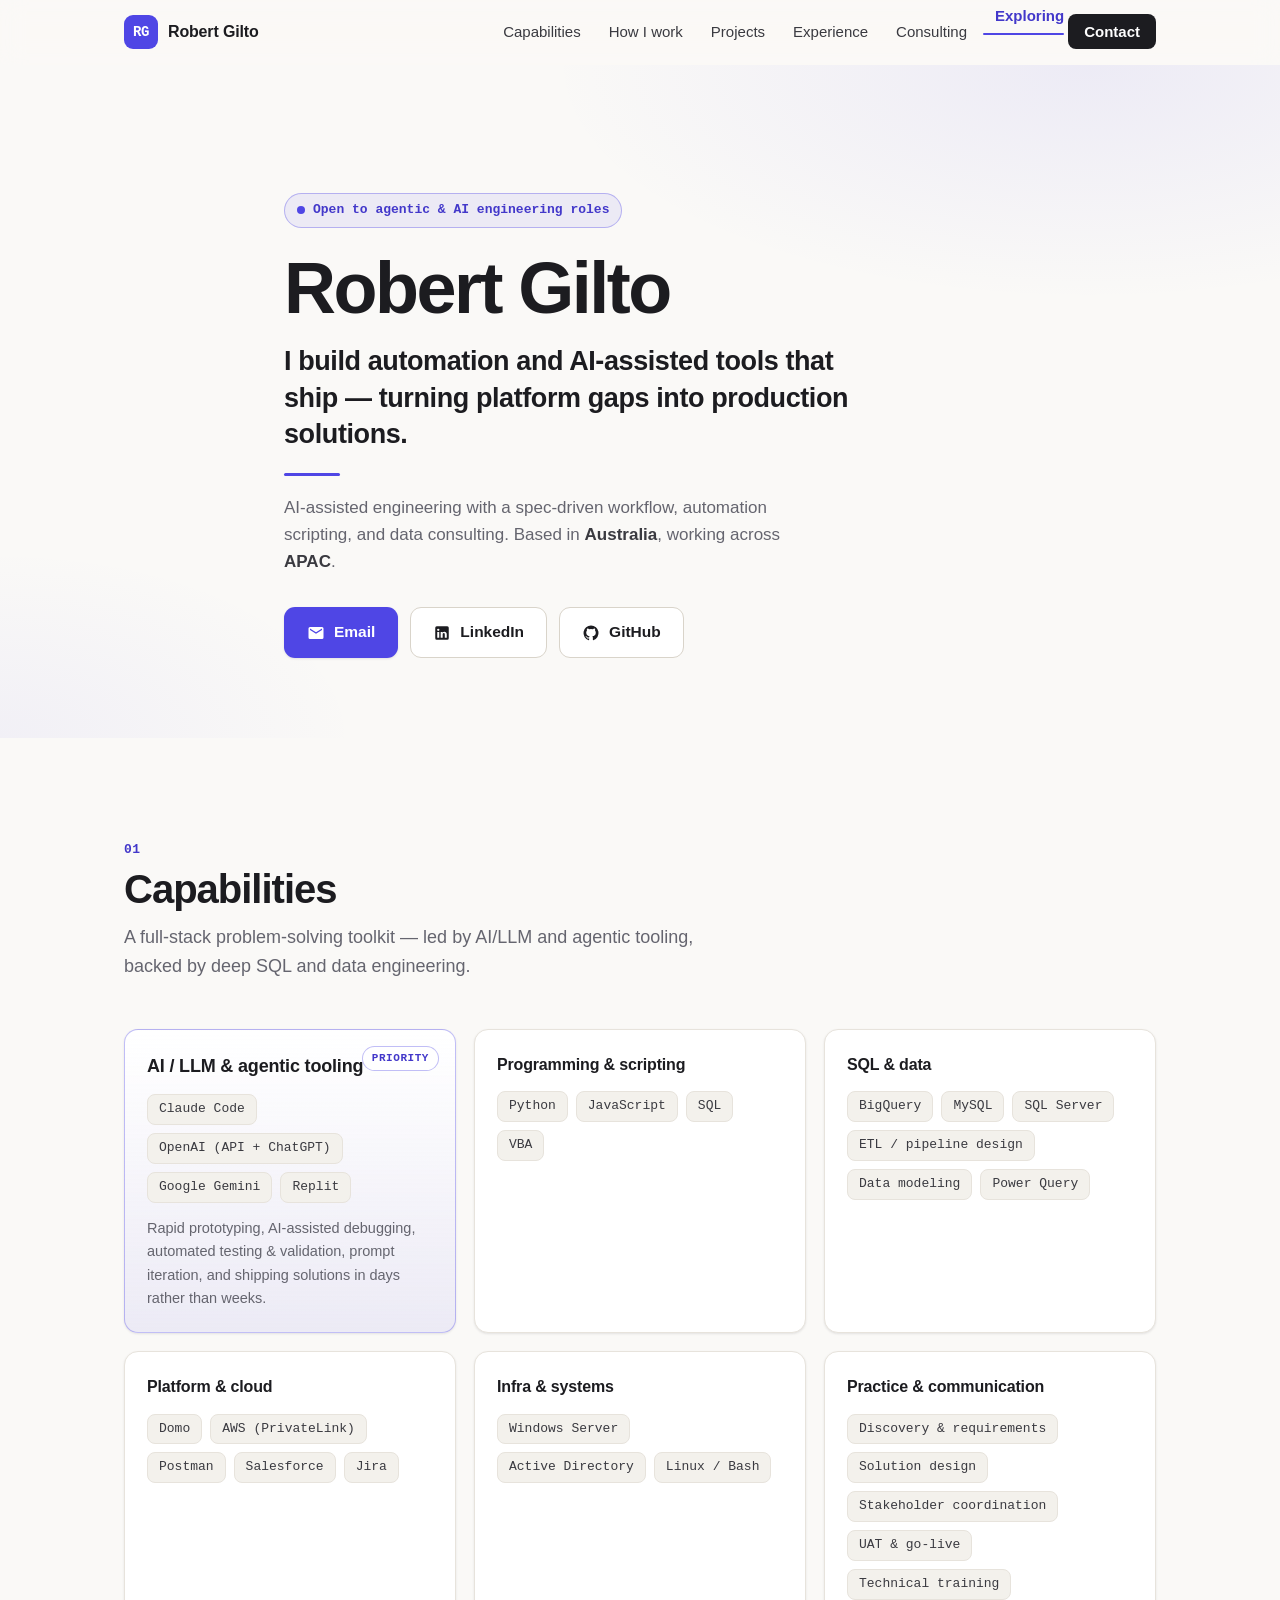
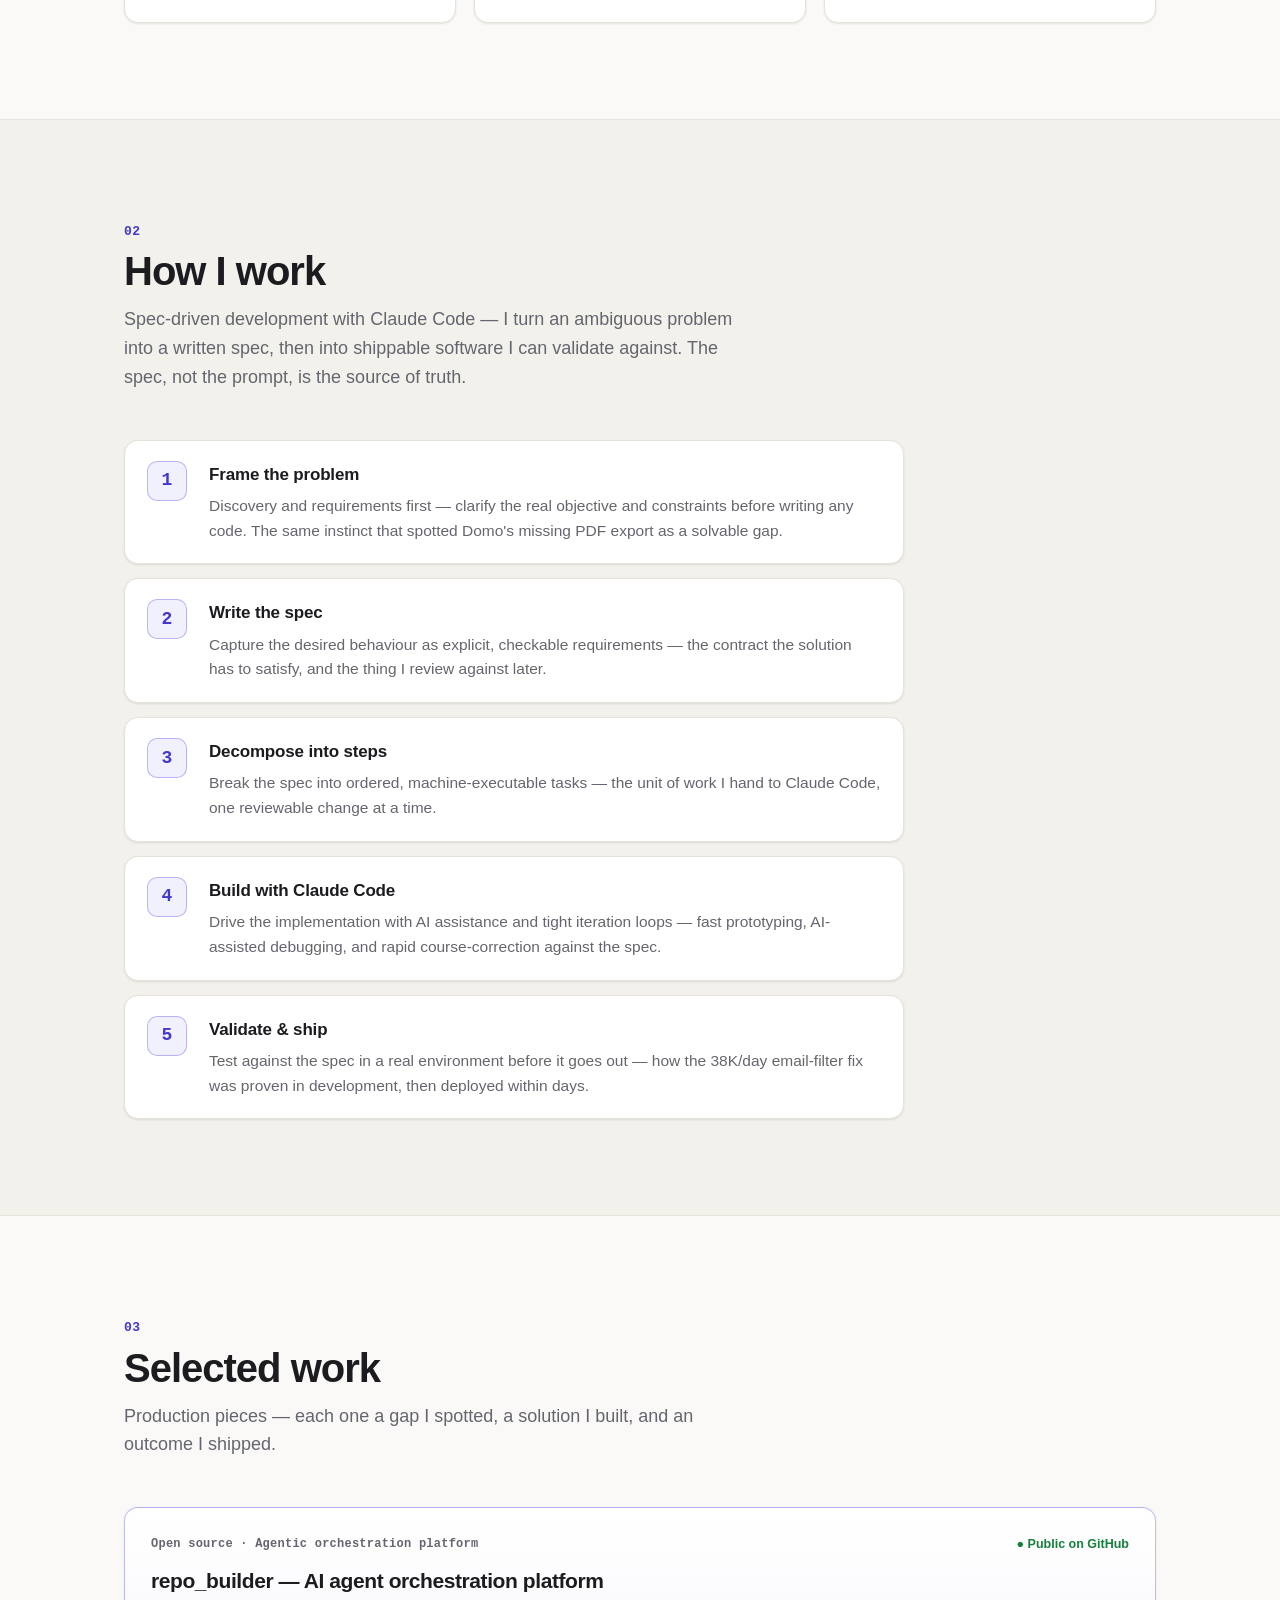
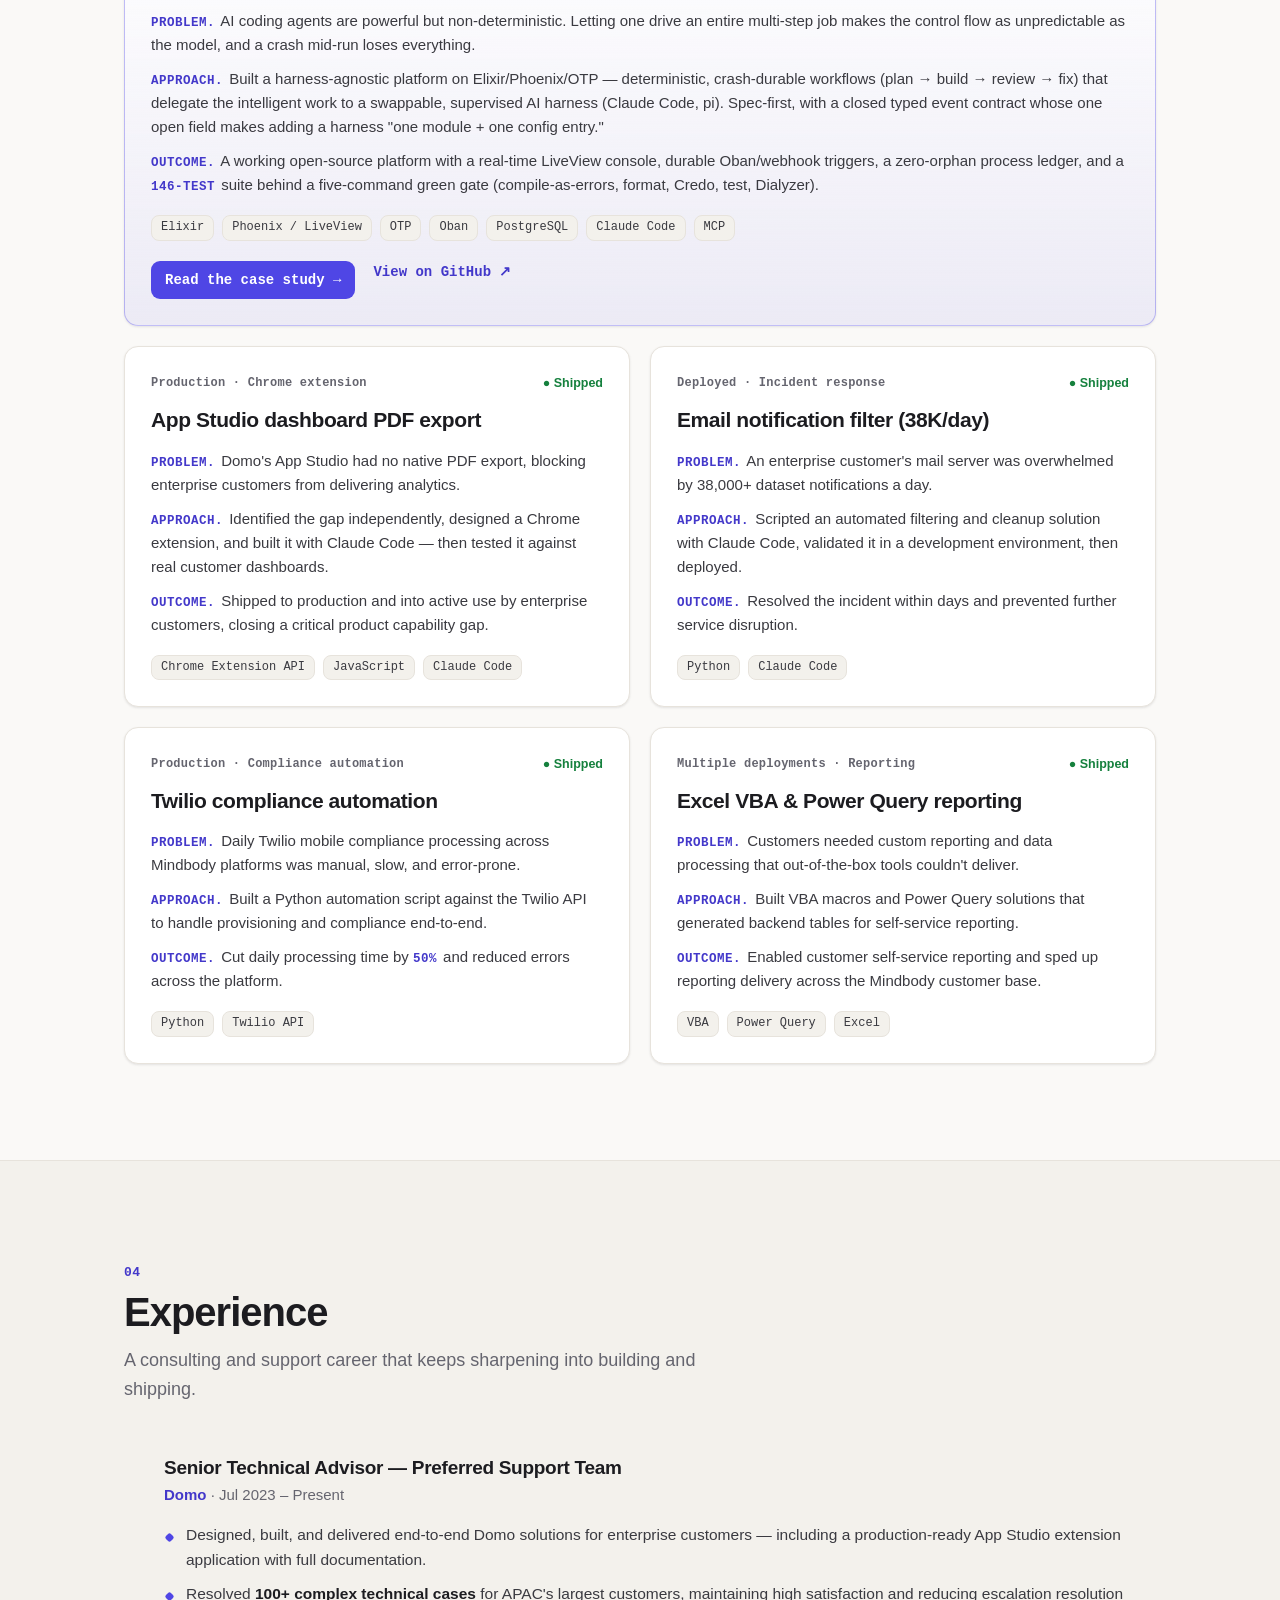
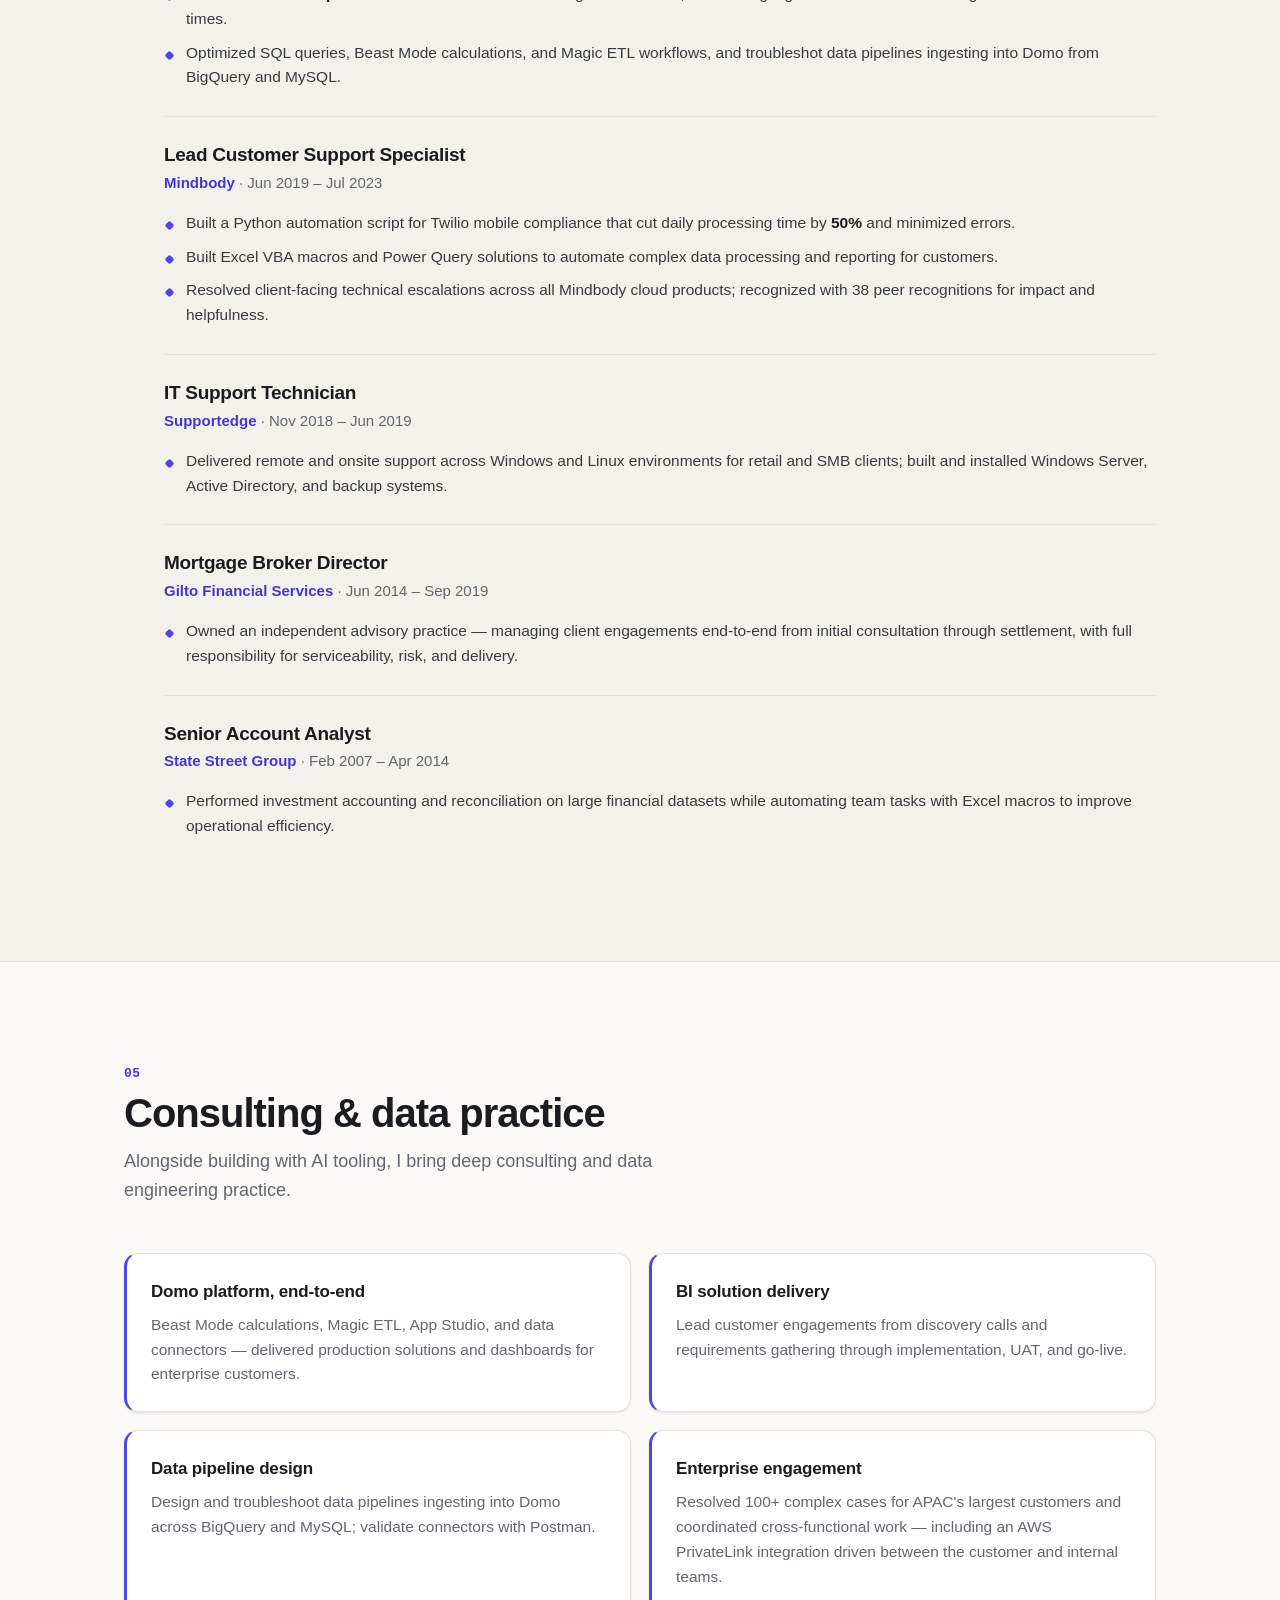
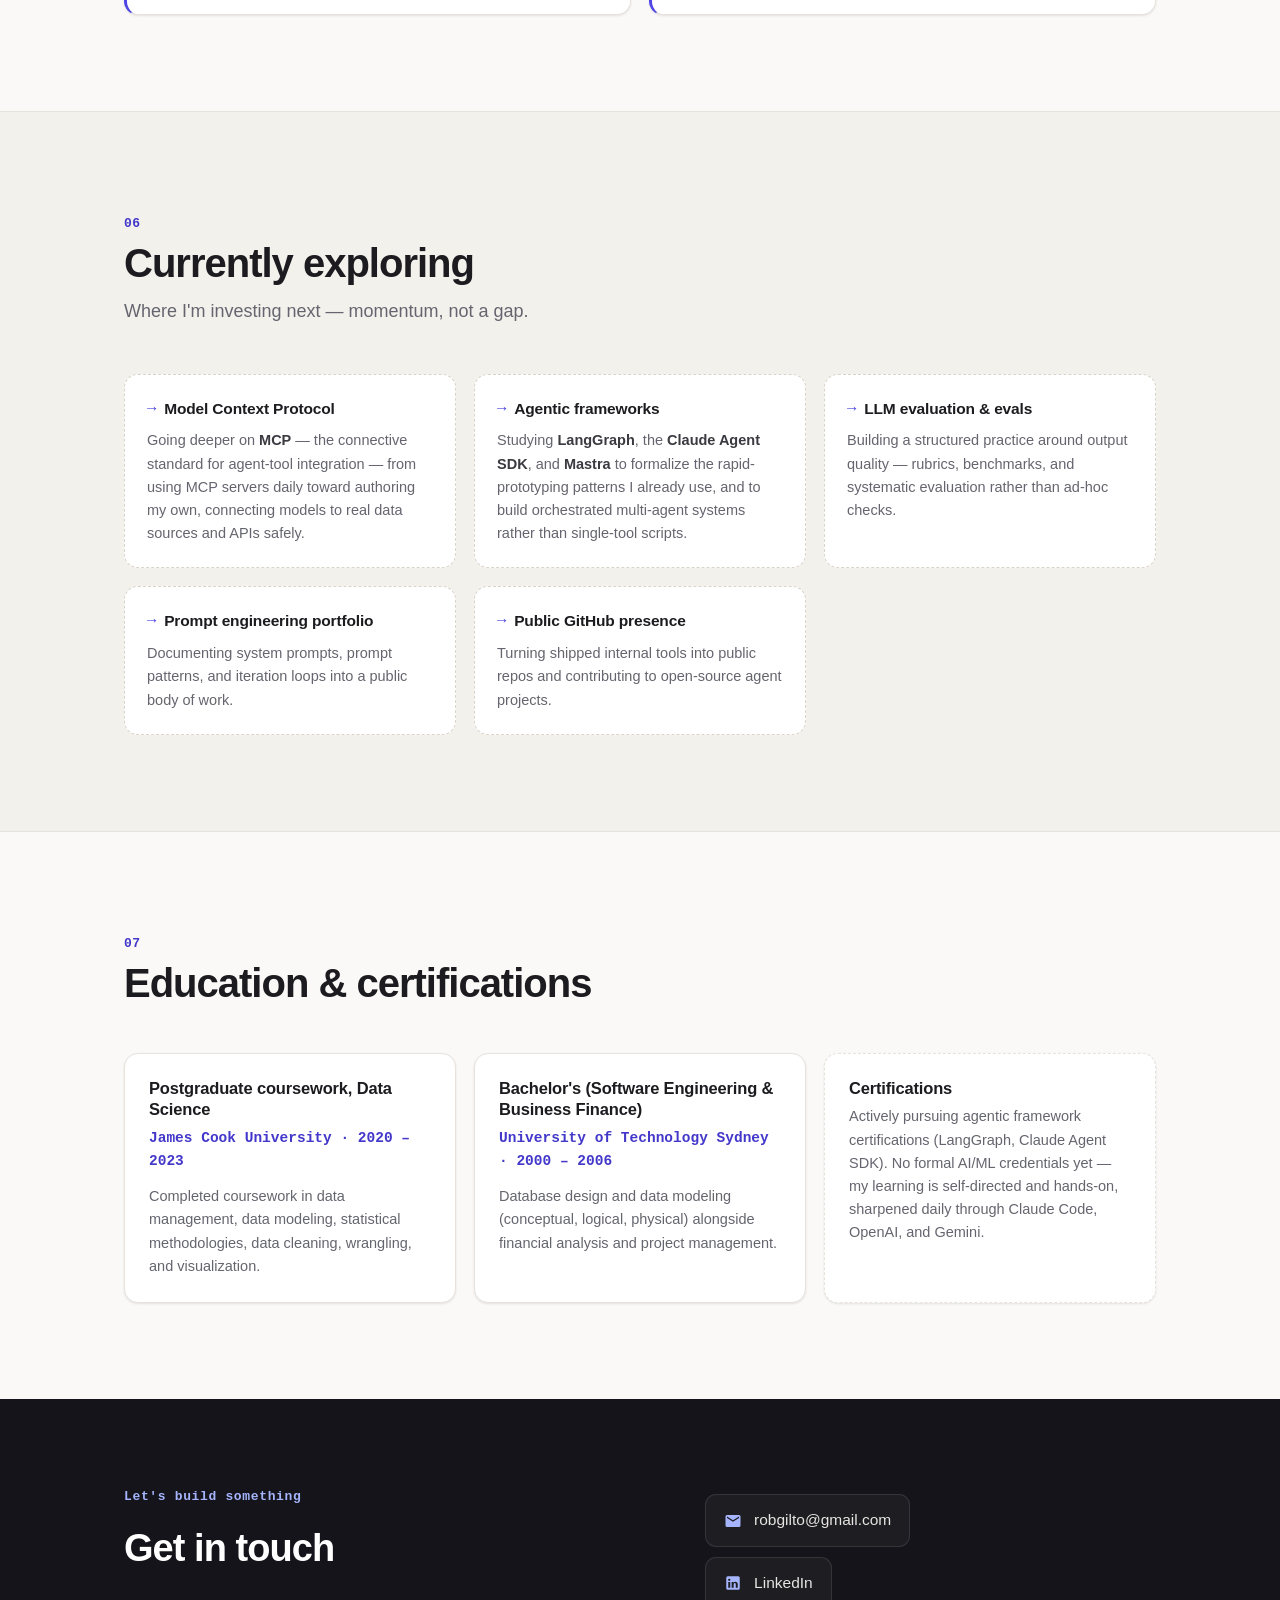
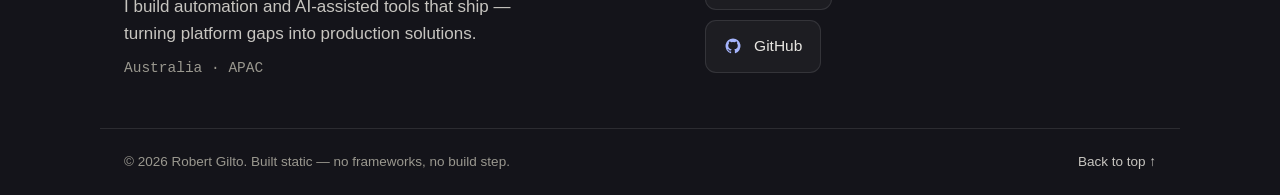
==== commit 083cf595: "build out résumé: spec-driven section, repo_builder showcase, a11y/SEO fixes - Close ship-blockers: " ====
--- a/index.html
+++ b/index.html
@@ -4,25 +4,31 @@
   <meta charset="UTF-8" />
   <meta name="viewport" content="width=device-width, initial-scale=1.0" />
 
-  <title>Robert Gilto — AI/Agentic Engineering &amp; Data Consultant</title>
-  <meta name="description" content="Robert Gilto is an AI/agentic engineering and data consultant based in Australia. He builds automation and AI-assisted tools that ship — Claude Code, Python, SQL, Domo, and LLM workflows — with 100+ enterprise cases resolved and production automation deployed." />
+  <title>Robert Gilto — AI-Assisted Engineering &amp; Data Consultant</title>
+  <meta name="description" content="Robert Gilto is an AI-assisted engineering and data consultant based in Australia. He ships automation and AI tools using spec-driven development with Claude Code — Python, SQL, Domo, and LLM workflows — with 100+ enterprise cases resolved and production automation deployed." />
   <meta name="author" content="Robert Gilto" />
   <meta name="theme-color" content="#4f46e5" />
-  <link rel="canonical" href="https://robertgilto.github.io/" />
+  <link rel="canonical" href="https://robgilto.github.io/" />
+  <link rel="icon" href="assets/favicon.svg" type="image/svg+xml" />
 
   <!-- Open Graph -->
   <meta property="og:type" content="profile" />
-  <meta property="og:title" content="Robert Gilto — AI/Agentic Engineering &amp; Data Consultant" />
-  <meta property="og:description" content="Builds automation and AI-assisted tools that ship — Claude Code, Python, SQL, Domo, and LLM workflows. Based in Australia, working across APAC." />
-  <meta property="og:url" content="https://robertgilto.github.io/" />
+  <meta property="og:title" content="Robert Gilto — AI-Assisted Engineering &amp; Data Consultant" />
+  <meta property="og:description" content="Ships automation and AI tools using spec-driven development with Claude Code, Python, SQL, and LLM workflows. Based in Australia, working across APAC." />
+  <meta property="og:url" content="https://robgilto.github.io/" />
   <meta property="og:site_name" content="Robert Gilto" />
+  <meta property="og:image" content="https://robgilto.github.io/assets/og-card.png" />
+  <meta property="og:image:width" content="1200" />
+  <meta property="og:image:height" content="630" />
+  <meta property="og:image:alt" content="Robert Gilto — AI-assisted engineering & automation that ships" />
   <meta property="profile:first_name" content="Robert" />
   <meta property="profile:last_name" content="Gilto" />
 
   <!-- Twitter -->
-  <meta name="twitter:card" content="summary" />
-  <meta name="twitter:title" content="Robert Gilto — AI/Agentic Engineering &amp; Data Consultant" />
-  <meta name="twitter:description" content="Builds automation and AI-assisted tools that ship — Claude Code, Python, SQL, Domo, and LLM workflows. Australia / APAC." />
+  <meta name="twitter:card" content="summary_large_image" />
+  <meta name="twitter:title" content="Robert Gilto — AI-Assisted Engineering &amp; Data Consultant" />
+  <meta name="twitter:description" content="Ships automation and AI tools — spec-driven development with Claude Code, Python, SQL, and LLM workflows. Australia / APAC." />
+  <meta name="twitter:image" content="https://robgilto.github.io/assets/og-card.png" />
 
   <link rel="stylesheet" href="styles.css" />
 
@@ -32,11 +38,11 @@
     "@context": "https://schema.org",
     "@type": "Person",
     "name": "Robert Gilto",
-    "jobTitle": "AI / Agentic Engineering & Data Consultant",
-    "description": "Builds automation and AI-assisted tools that ship. AI/agentic engineering, automation scripting, and data consulting.",
-    "email": "mailto:robgilto@gmail.com",
-    "url": "https://robertgilto.github.io/",
-    "image": "https://robertgilto.github.io/",
+    "jobTitle": "AI-Assisted Engineering & Data Consultant",
+    "description": "Ships automation and AI tools using spec-driven development with Claude Code. AI-assisted engineering, automation scripting, and data consulting.",
+    "email": "robgilto@gmail.com",
+    "url": "https://robgilto.github.io/",
+    "image": "https://robgilto.github.io/assets/og-card.png",
     "address": {
       "@type": "PostalAddress",
       "addressCountry": "AU",
@@ -45,6 +51,12 @@
     "knowsAbout": [
       "Agentic Engineering",
       "AI Engineering",
+      "Spec-driven development",
+      "Agent orchestration",
+      "Workflow design",
+      "Model Context Protocol",
+      "LangGraph",
+      "LLM evaluation",
       "LLM",
       "Claude Code",
       "OpenAI",
@@ -61,7 +73,8 @@
       "MySQL"
     ],
     "sameAs": [
-      "https://www.linkedin.com/in/robert-gilto-331312171"
+      "https://www.linkedin.com/in/robert-gilto-331312171",
+      "https://github.com/RobGilto"
     ]
   }
   </script>
@@ -85,6 +98,7 @@
       <nav class="primary-nav" id="primaryNav" aria-label="Primary">
         <ul>
           <li><a href="#capabilities">Capabilities</a></li>
+          <li><a href="#approach">How I work</a></li>
           <li><a href="#projects">Projects</a></li>
           <li><a href="#experience">Experience</a></li>
           <li><a href="#consulting">Consulting</a></li>
@@ -105,7 +119,7 @@
         </p>
         <h1 class="hero-heading" id="hero-heading">Robert Gilto</h1>
         <p class="hero-tagline">I build automation and AI-assisted tools that ship — turning platform gaps into production solutions.</p>
-        <p class="hero-sub">AI-assisted engineering, automation scripting, and data consulting. Based in <strong>Australia</strong>, working across <strong>APAC</strong>.</p>
+        <p class="hero-sub">AI-assisted engineering with a spec-driven workflow, automation scripting, and data consulting. Based in <strong>Australia</strong>, working across <strong>APAC</strong>.</p>
 
         <div class="hero-actions">
           <a class="btn btn-primary" href="mailto:robgilto@gmail.com">
@@ -116,6 +130,10 @@
             <svg class="icon" viewBox="0 0 24 24" aria-hidden="true" focusable="false"><path fill="currentColor" d="M19 3a2 2 0 0 1 2 2v14a2 2 0 0 1-2 2H5a2 2 0 0 1-2-2V5a2 2 0 0 1 2-2h14ZM8.34 18.34V10.5H5.67v7.84h2.67ZM7 9.34a1.55 1.55 0 1 0 0-3.1 1.55 1.55 0 0 0 0 3.1Zm11.34 9V14c0-2.5-1.34-3.66-3.12-3.66a2.69 2.69 0 0 0-2.42 1.33h-.03V10.5h-2.56v7.84h2.66v-4.12c0-1.07.2-2.1 1.53-2.1s1.32 1.22 1.32 2.17v4.05h2.62Z"/></svg>
             LinkedIn
           </a>
+          <a class="btn btn-ghost" href="https://github.com/RobGilto" rel="noopener noreferrer" target="_blank">
+            <svg class="icon" viewBox="0 0 24 24" aria-hidden="true" focusable="false"><path fill="currentColor" d="M12 2A10 10 0 0 0 8.84 21.5c.5.08.66-.23.66-.5v-1.7c-2.77.6-3.36-1.34-3.36-1.34-.46-1.15-1.11-1.46-1.11-1.46-.9-.62.07-.6.07-.6 1 .07 1.53 1.03 1.53 1.03.9 1.52 2.34 1.08 2.91.83.1-.65.35-1.09.63-1.34-2.22-.25-4.55-1.11-4.55-4.94 0-1.1.39-1.99 1.03-2.69-.1-.25-.45-1.27.1-2.65 0 0 .84-.27 2.75 1.02a9.4 9.4 0 0 1 5 0c1.91-1.29 2.75-1.02 2.75-1.02.55 1.38.2 2.4.1 2.65.64.7 1.03 1.59 1.03 2.69 0 3.84-2.34 4.69-4.57 4.94.36.31.68.92.68 1.85v2.74c0 .27.16.59.67.5A10 10 0 0 0 12 2Z"/></svg>
+            GitHub
+          </a>
         </div>
       </div>
     </section>
@@ -198,16 +216,89 @@
       </div>
     </section>
 
+    <!-- HOW I WORK -->
+    <section class="section section-alt" id="approach" aria-labelledby="approach-heading">
+      <div class="container">
+        <header class="section-head">
+          <span class="section-index">02</span>
+          <h2 class="section-title" id="approach-heading">How I work</h2>
+          <p class="section-lead">Spec-driven development with Claude Code — I turn an ambiguous problem into a written spec, then into shippable software I can validate against. The spec, not the prompt, is the source of truth.</p>
+        </header>
+
+        <ol class="approach-steps">
+          <li class="approach-step">
+            <span class="approach-num" aria-hidden="true">1</span>
+            <div>
+              <h3 class="approach-title">Frame the problem</h3>
+              <p>Discovery and requirements first — clarify the real objective and constraints before writing any code. The same instinct that spotted Domo's missing PDF export as a solvable gap.</p>
+            </div>
+          </li>
+          <li class="approach-step">
+            <span class="approach-num" aria-hidden="true">2</span>
+            <div>
+              <h3 class="approach-title">Write the spec</h3>
+              <p>Capture the desired behaviour as explicit, checkable requirements — the contract the solution has to satisfy, and the thing I review against later.</p>
+            </div>
+          </li>
+          <li class="approach-step">
+            <span class="approach-num" aria-hidden="true">3</span>
+            <div>
+              <h3 class="approach-title">Decompose into steps</h3>
+              <p>Break the spec into ordered, machine-executable tasks — the unit of work I hand to Claude Code, one reviewable change at a time.</p>
+            </div>
+          </li>
+          <li class="approach-step">
+            <span class="approach-num" aria-hidden="true">4</span>
+            <div>
+              <h3 class="approach-title">Build with Claude Code</h3>
+              <p>Drive the implementation with AI assistance and tight iteration loops — fast prototyping, AI-assisted debugging, and rapid course-correction against the spec.</p>
+            </div>
+          </li>
+          <li class="approach-step">
+            <span class="approach-num" aria-hidden="true">5</span>
+            <div>
+              <h3 class="approach-title">Validate &amp; ship</h3>
+              <p>Test against the spec in a real environment before it goes out — how the 38K/day email-filter fix was proven in development, then deployed within days.</p>
+            </div>
+          </li>
+        </ol>
+      </div>
+    </section>
+
     <!-- PROJECTS -->
-    <section class="section section-alt" id="projects" aria-labelledby="projects-heading">
-      <div class="container">
-        <header class="section-head">
-          <span class="section-index">02</span>
+    <section class="section" id="projects" aria-labelledby="projects-heading">
+      <div class="container">
+        <header class="section-head">
+          <span class="section-index">03</span>
           <h2 class="section-title" id="projects-heading">Selected work</h2>
           <p class="section-lead">Production pieces — each one a gap I spotted, a solution I built, and an outcome I shipped.</p>
         </header>
 
         <div class="project-grid">
+          <article class="project-card project-card--featured">
+            <div class="project-card-top">
+              <span class="project-kicker">Open source · Agentic orchestration platform</span>
+              <span class="project-status" aria-label="Status: public on GitHub">● Public on GitHub</span>
+            </div>
+            <h3 class="project-title">repo_builder — AI agent orchestration platform</h3>
+            <p class="project-problem"><strong>Problem.</strong> AI coding agents are powerful but non-deterministic. Letting one drive an entire multi-step job makes the control flow as unpredictable as the model, and a crash mid-run loses everything.</p>
+            <p class="project-approach"><strong>Approach.</strong> Built a harness-agnostic platform on Elixir/Phoenix/OTP — deterministic, crash-durable workflows (plan → build → review → fix) that delegate the intelligent work to a swappable, supervised AI harness (Claude Code, pi). Spec-first, with a closed typed event contract whose one open field makes adding a harness "one module + one config entry."</p>
+            <p class="project-outcome"><strong>Outcome.</strong> A working open-source platform with a real-time LiveView console, durable Oban/webhook triggers, a zero-orphan process ledger, and a <strong>146-test</strong> suite behind a five-command green gate (compile-as-errors, format, Credo, test, Dialyzer).</p>
+            <ul class="chips chips-sm">
+              <li class="chip">Elixir</li>
+              <li class="chip">Phoenix / LiveView</li>
+              <li class="chip">OTP</li>
+              <li class="chip">Oban</li>
+              <li class="chip">PostgreSQL</li>
+              <li class="chip">Claude Code</li>
+              <li class="chip">MCP</li>
+            </ul>
+            <div class="project-links">
+              <a class="project-link project-link--primary" href="case-studies/repo-builder.html">Read the case study →</a>
+              <a class="project-link" href="https://github.com/RobGilto/repo_builder_elixir" rel="noopener noreferrer" target="_blank">View on GitHub ↗</a>
+            </div>
+          </article>
+
           <article class="project-card">
             <div class="project-card-top">
               <span class="project-kicker">Production · Chrome extension</span>
@@ -274,10 +365,10 @@
     </section>
 
     <!-- EXPERIENCE -->
-    <section class="section" id="experience" aria-labelledby="experience-heading">
-      <div class="container">
-        <header class="section-head">
-          <span class="section-index">03</span>
+    <section class="section section-alt" id="experience" aria-labelledby="experience-heading">
+      <div class="container">
+        <header class="section-head">
+          <span class="section-index">04</span>
           <h2 class="section-title" id="experience-heading">Experience</h2>
           <p class="section-lead">A consulting and support career that keeps sharpening into building and shipping.</p>
         </header>
@@ -341,10 +432,10 @@
     </section>
 
     <!-- CONSULTING & DATA PRACTICE -->
-    <section class="section section-alt" id="consulting" aria-labelledby="consulting-heading">
-      <div class="container">
-        <header class="section-head">
-          <span class="section-index">04</span>
+    <section class="section" id="consulting" aria-labelledby="consulting-heading">
+      <div class="container">
+        <header class="section-head">
+          <span class="section-index">05</span>
           <h2 class="section-title" id="consulting-heading">Consulting &amp; data practice</h2>
           <p class="section-lead">Alongside building with AI tooling, I bring deep consulting and data engineering practice.</p>
         </header>
@@ -374,24 +465,24 @@
     </section>
 
     <!-- CURRENTLY EXPLORING -->
-    <section class="section" id="exploring" aria-labelledby="exploring-heading">
-      <div class="container">
-        <header class="section-head">
-          <span class="section-index">05</span>
+    <section class="section section-alt" id="exploring" aria-labelledby="exploring-heading">
+      <div class="container">
+        <header class="section-head">
+          <span class="section-index">06</span>
           <h2 class="section-title" id="exploring-heading">Currently exploring</h2>
           <p class="section-lead">Where I'm investing next — momentum, not a gap.</p>
         </header>
 
         <div class="exploring-grid">
+          <article class="exploring-item">
+            <h3 class="exploring-title">Model Context Protocol</h3>
+            <p>Going deeper on <strong>MCP</strong> — the connective standard for agent-tool integration — from using MCP servers daily toward authoring my own, connecting models to real data sources and APIs safely.</p>
+          </article>
           <article class="exploring-item">
             <h3 class="exploring-title">Agentic frameworks</h3>
             <p>Studying <strong>LangGraph</strong>, the <strong>Claude Agent SDK</strong>, and <strong>Mastra</strong> to formalize the rapid-prototyping patterns I already use, and to build orchestrated multi-agent systems rather than single-tool scripts.</p>
           </article>
           <article class="exploring-item">
-            <h3 class="exploring-title">Model Context Protocol</h3>
-            <p>Exploring <strong>MCP</strong> for agent-tool integration — connecting models to real data sources and APIs safely.</p>
-          </article>
-          <article class="exploring-item">
             <h3 class="exploring-title">LLM evaluation &amp; evals</h3>
             <p>Building a structured practice around output quality — rubrics, benchmarks, and systematic evaluation rather than ad-hoc checks.</p>
           </article>
@@ -408,10 +499,10 @@
     </section>
 
     <!-- EDUCATION -->
-    <section class="section section-alt" id="education" aria-labelledby="education-heading">
-      <div class="container">
-        <header class="section-head">
-          <span class="section-index">06</span>
+    <section class="section" id="education" aria-labelledby="education-heading">
+      <div class="container">
+        <header class="section-head">
+          <span class="section-index">07</span>
           <h2 class="section-title" id="education-heading">Education &amp; certifications</h2>
         </header>
 
@@ -461,10 +552,9 @@
           </a>
         </li>
         <li>
-          <!-- TODO: replace with https://github.com/robertgilto once the public profile exists -->
-          <a class="footer-link" href="#" aria-label="GitHub (profile coming soon)">
+          <a class="footer-link" href="https://github.com/RobGilto" rel="noopener noreferrer" target="_blank">
             <svg class="icon" viewBox="0 0 24 24" aria-hidden="true" focusable="false"><path fill="currentColor" d="M12 2A10 10 0 0 0 8.84 21.5c.5.08.66-.23.66-.5v-1.7c-2.77.6-3.36-1.34-3.36-1.34-.46-1.15-1.11-1.46-1.11-1.46-.9-.62.07-.6.07-.6 1 .07 1.53 1.03 1.53 1.03.9 1.52 2.34 1.08 2.91.83.1-.65.35-1.09.63-1.34-2.22-.25-4.55-1.11-4.55-4.94 0-1.1.39-1.99 1.03-2.69-.1-.25-.45-1.27.1-2.65 0 0 .84-.27 2.75 1.02a9.4 9.4 0 0 1 5 0c1.91-1.29 2.75-1.02 2.75-1.02.55 1.38.2 2.4.1 2.65.64.7 1.03 1.59 1.03 2.69 0 3.84-2.34 4.69-4.57 4.94.36.31.68.92.68 1.85v2.74c0 .27.16.59.67.5A10 10 0 0 0 12 2Z"/></svg>
-            <span>GitHub <em>(coming soon)</em></span>
+            <span>GitHub</span>
           </a>
         </li>
       </ul>
--- a/styles.css
+++ b/styles.css
@@ -377,7 +377,7 @@
   font-family: var(--font-mono);
   font-size: 12px;
   font-weight: 600;
-  color: var(--faint);
+  color: var(--muted); /* was --faint: failed WCAG AA (3.38:1); --muted clears 4.5:1 */
   letter-spacing: 0.02em;
 }
 .project-status { font-size: 12.5px; font-weight: 600; color: #15803d; white-space: nowrap; }
@@ -403,6 +403,61 @@
   margin-right: 2px;
 }
 .project-card .chips { margin-top: 18px; }
+.project-card--featured {
+  grid-column: 1 / -1;
+  background: linear-gradient(180deg, #ffffff, var(--accent-soft));
+  border-color: var(--accent-ring);
+}
+.project-links { display: flex; flex-wrap: wrap; gap: 18px; margin-top: 20px; }
+.project-link {
+  font-family: var(--font-mono);
+  font-size: 14px;
+  font-weight: 600;
+  color: var(--accent-dark);
+}
+.project-link--primary {
+  background: var(--accent);
+  color: #fff;
+  padding: 8px 14px;
+  border-radius: 9px;
+}
+.project-link--primary:hover { background: var(--accent-dark); color: #fff; text-decoration: none; }
+
+/* ---------- How I work (spec-driven steps) ---------- */
+.approach-steps {
+  list-style: none;
+  padding-left: 0;
+  display: grid;
+  gap: 14px;
+  max-width: 780px;
+}
+.approach-step {
+  display: grid;
+  grid-template-columns: 44px 1fr;
+  gap: 18px;
+  align-items: start;
+  background: var(--surface);
+  border: 1px solid var(--border);
+  border-radius: var(--radius);
+  padding: 20px 22px;
+  box-shadow: var(--shadow-sm);
+  transition: border-color 0.2s var(--ease), transform 0.2s var(--ease), box-shadow 0.2s var(--ease);
+}
+.approach-step:hover { border-color: var(--accent-ring); transform: translateY(-2px); box-shadow: var(--shadow-md); }
+.approach-num {
+  display: grid;
+  place-items: center;
+  width: 40px; height: 40px;
+  border-radius: 10px;
+  background: var(--accent-soft);
+  border: 1px solid var(--accent-ring);
+  color: var(--accent-dark);
+  font-family: var(--font-mono);
+  font-weight: 700;
+  font-size: 18px;
+}
+.approach-title { font-size: 17px; font-weight: 700; letter-spacing: -0.01em; margin-bottom: 6px; }
+.approach-step p { color: var(--muted); font-size: 15.5px; }
 
 /* ---------- Experience timeline ---------- */
 .timeline { display: flex; flex-direction: column; gap: 0; }
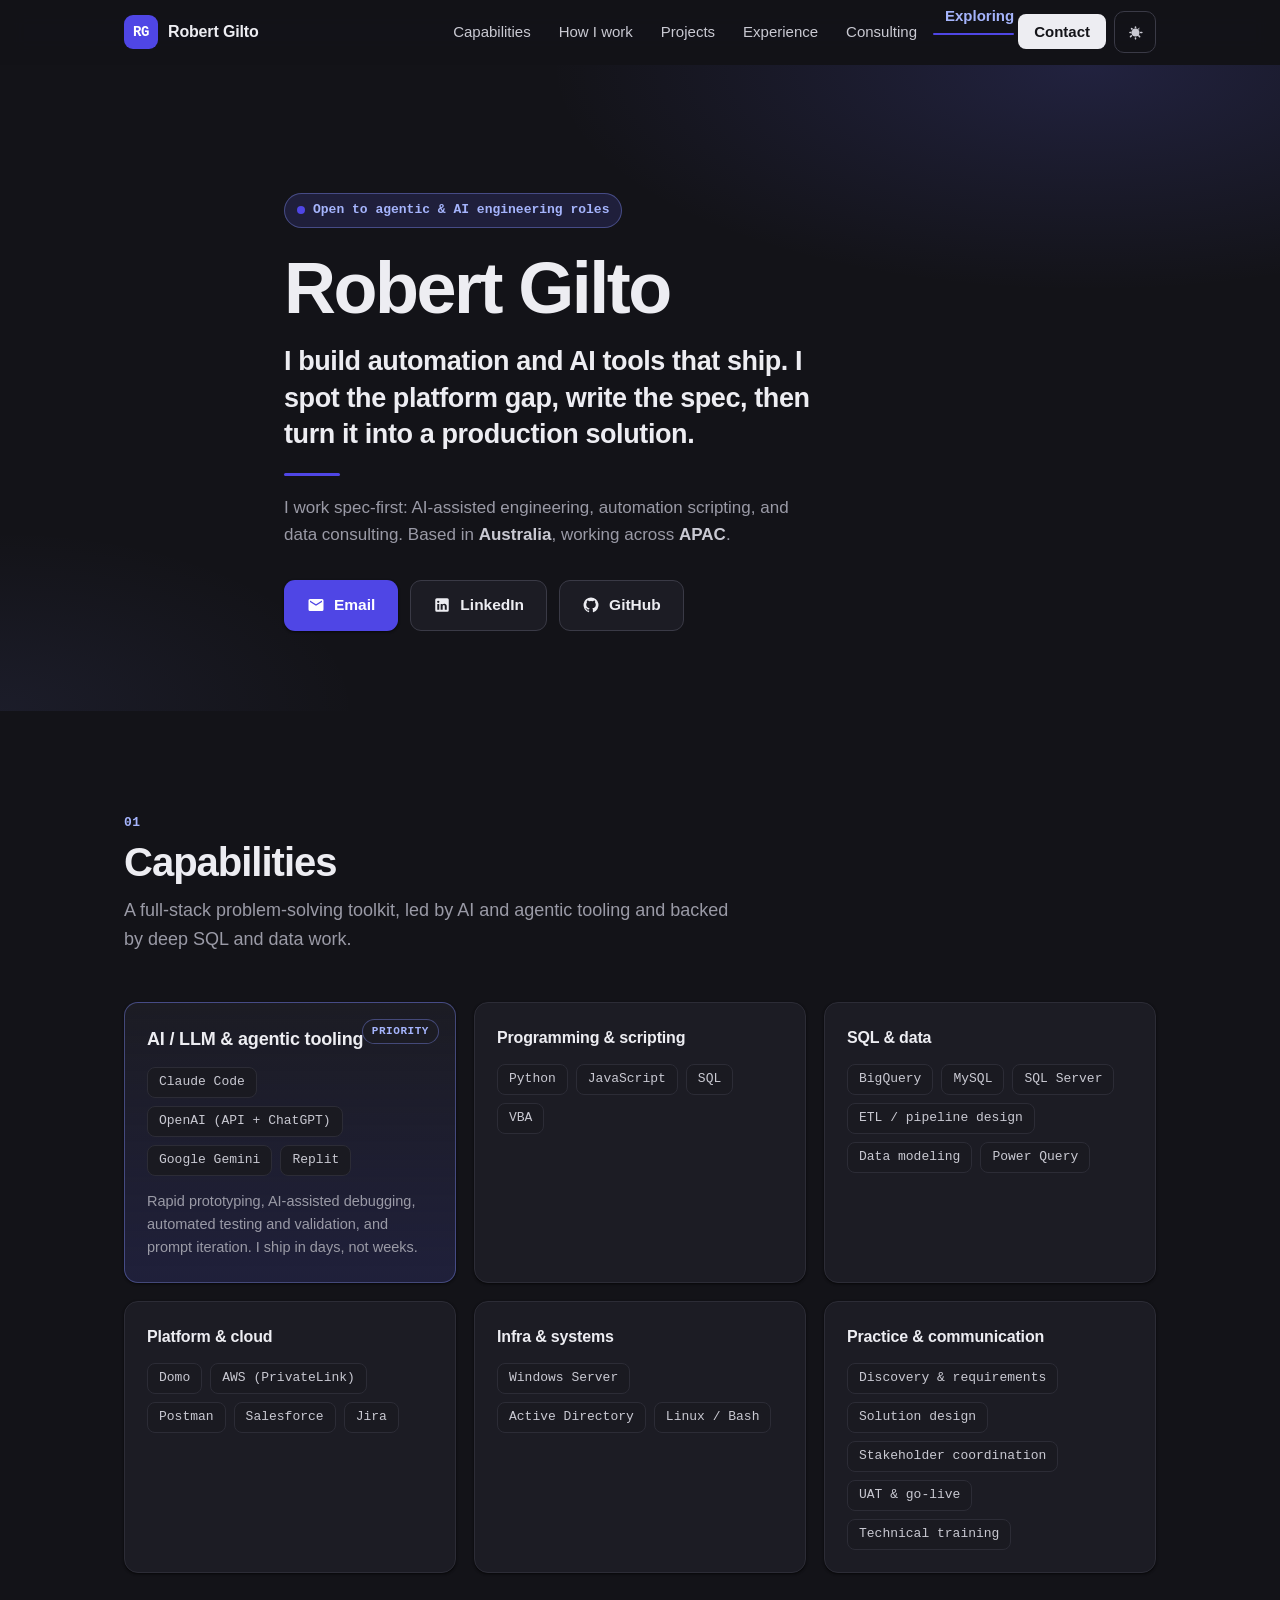
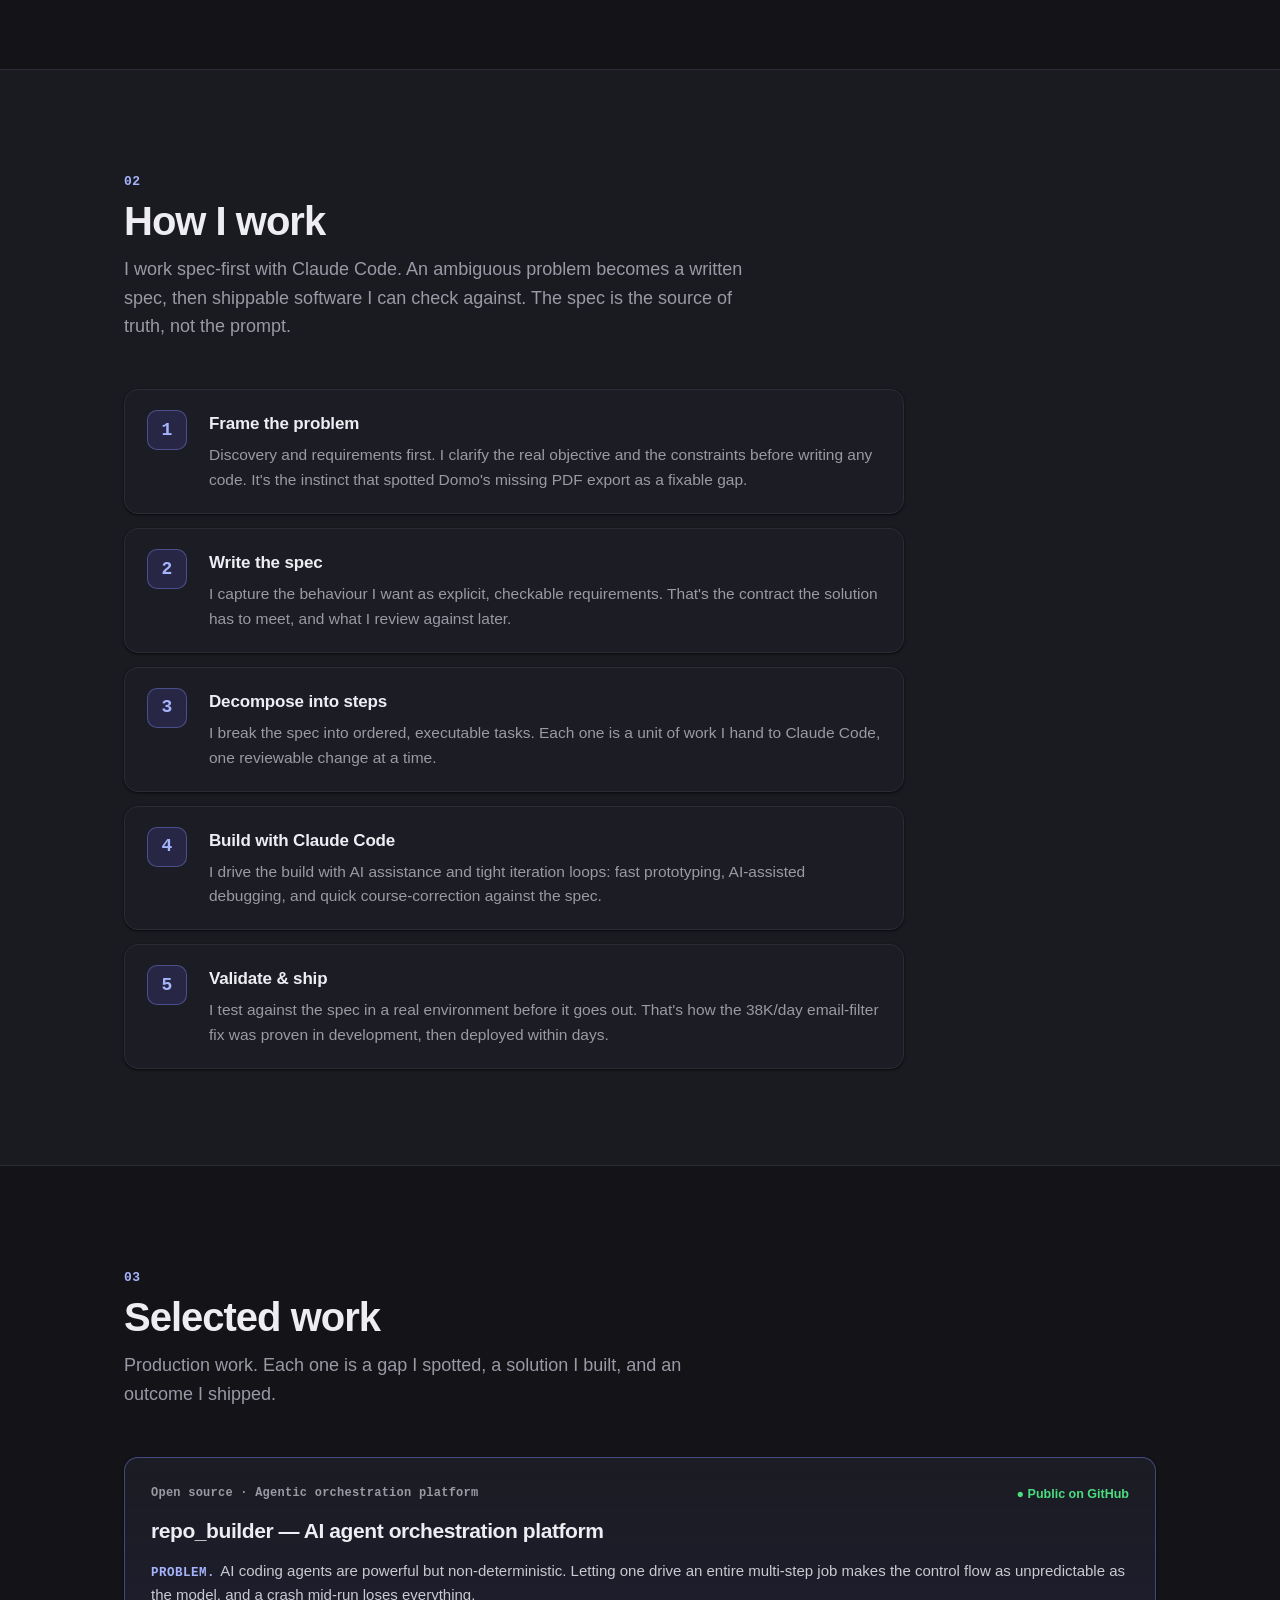
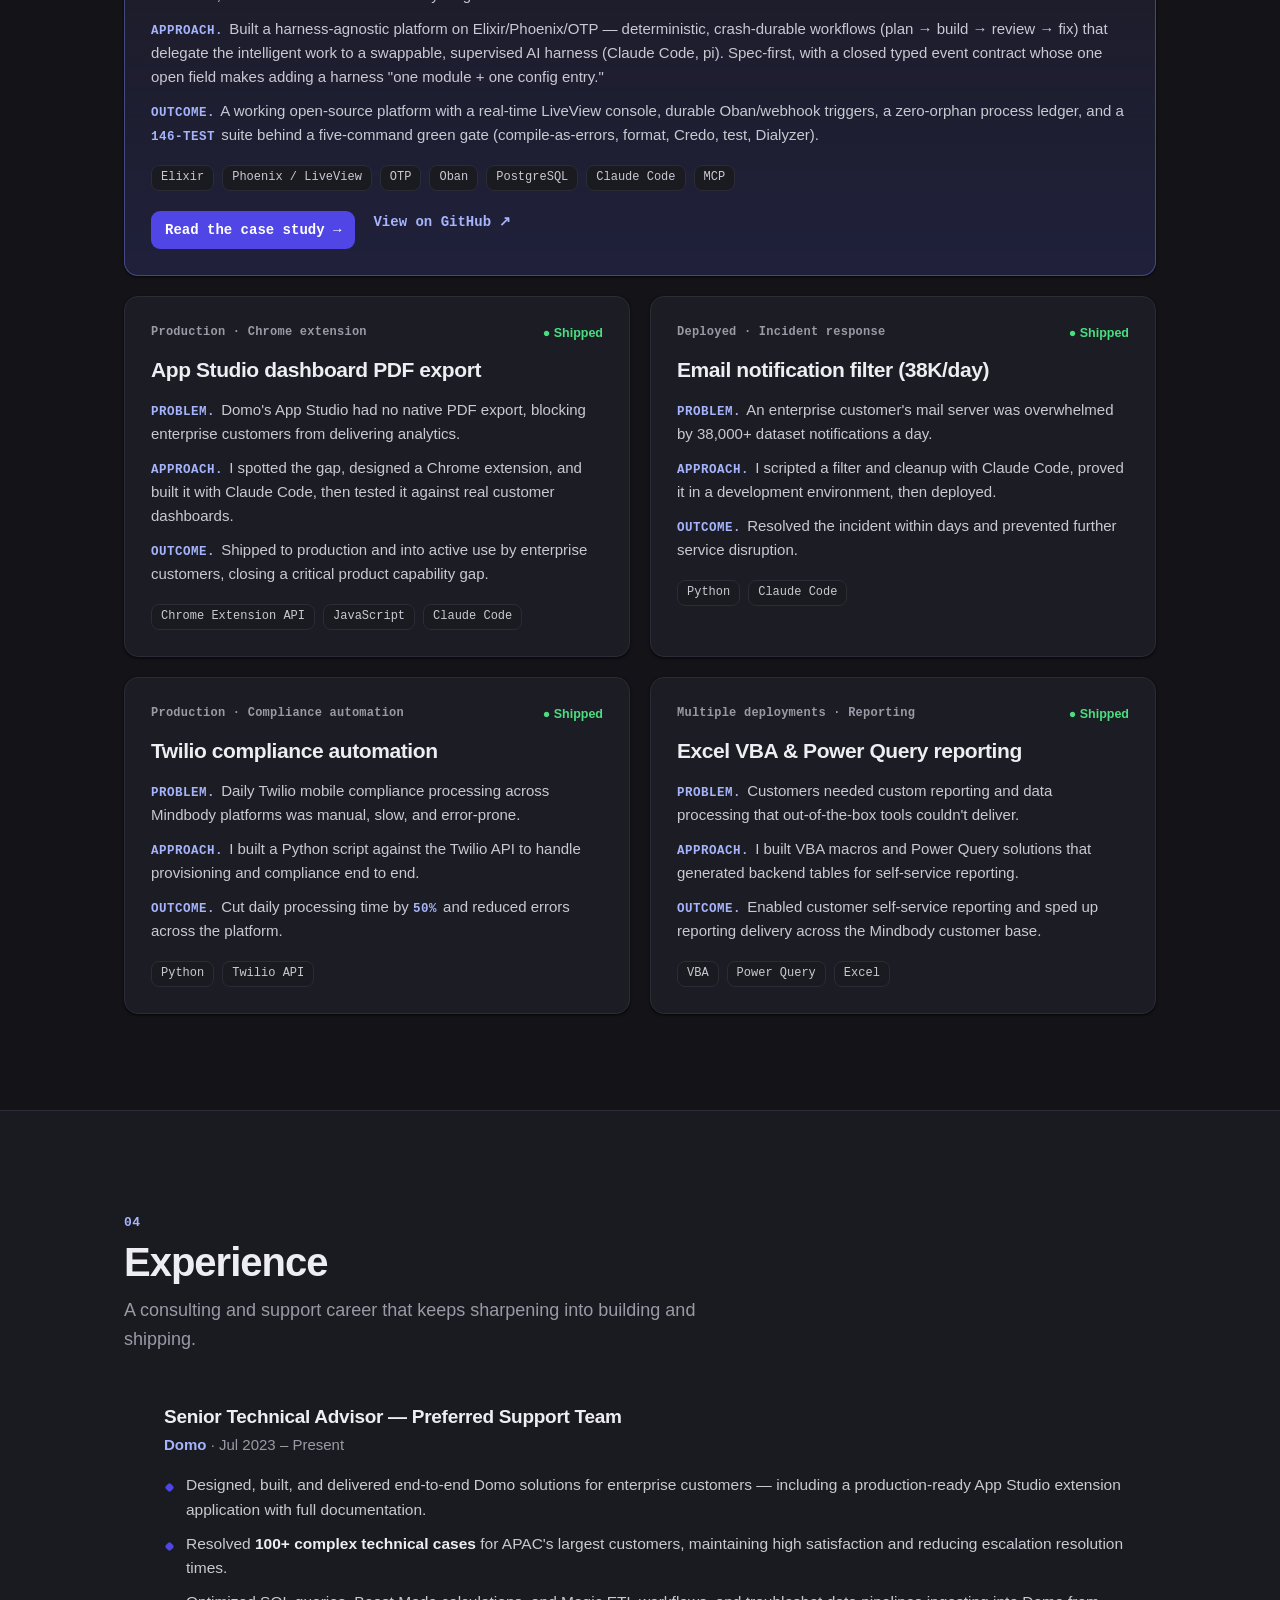
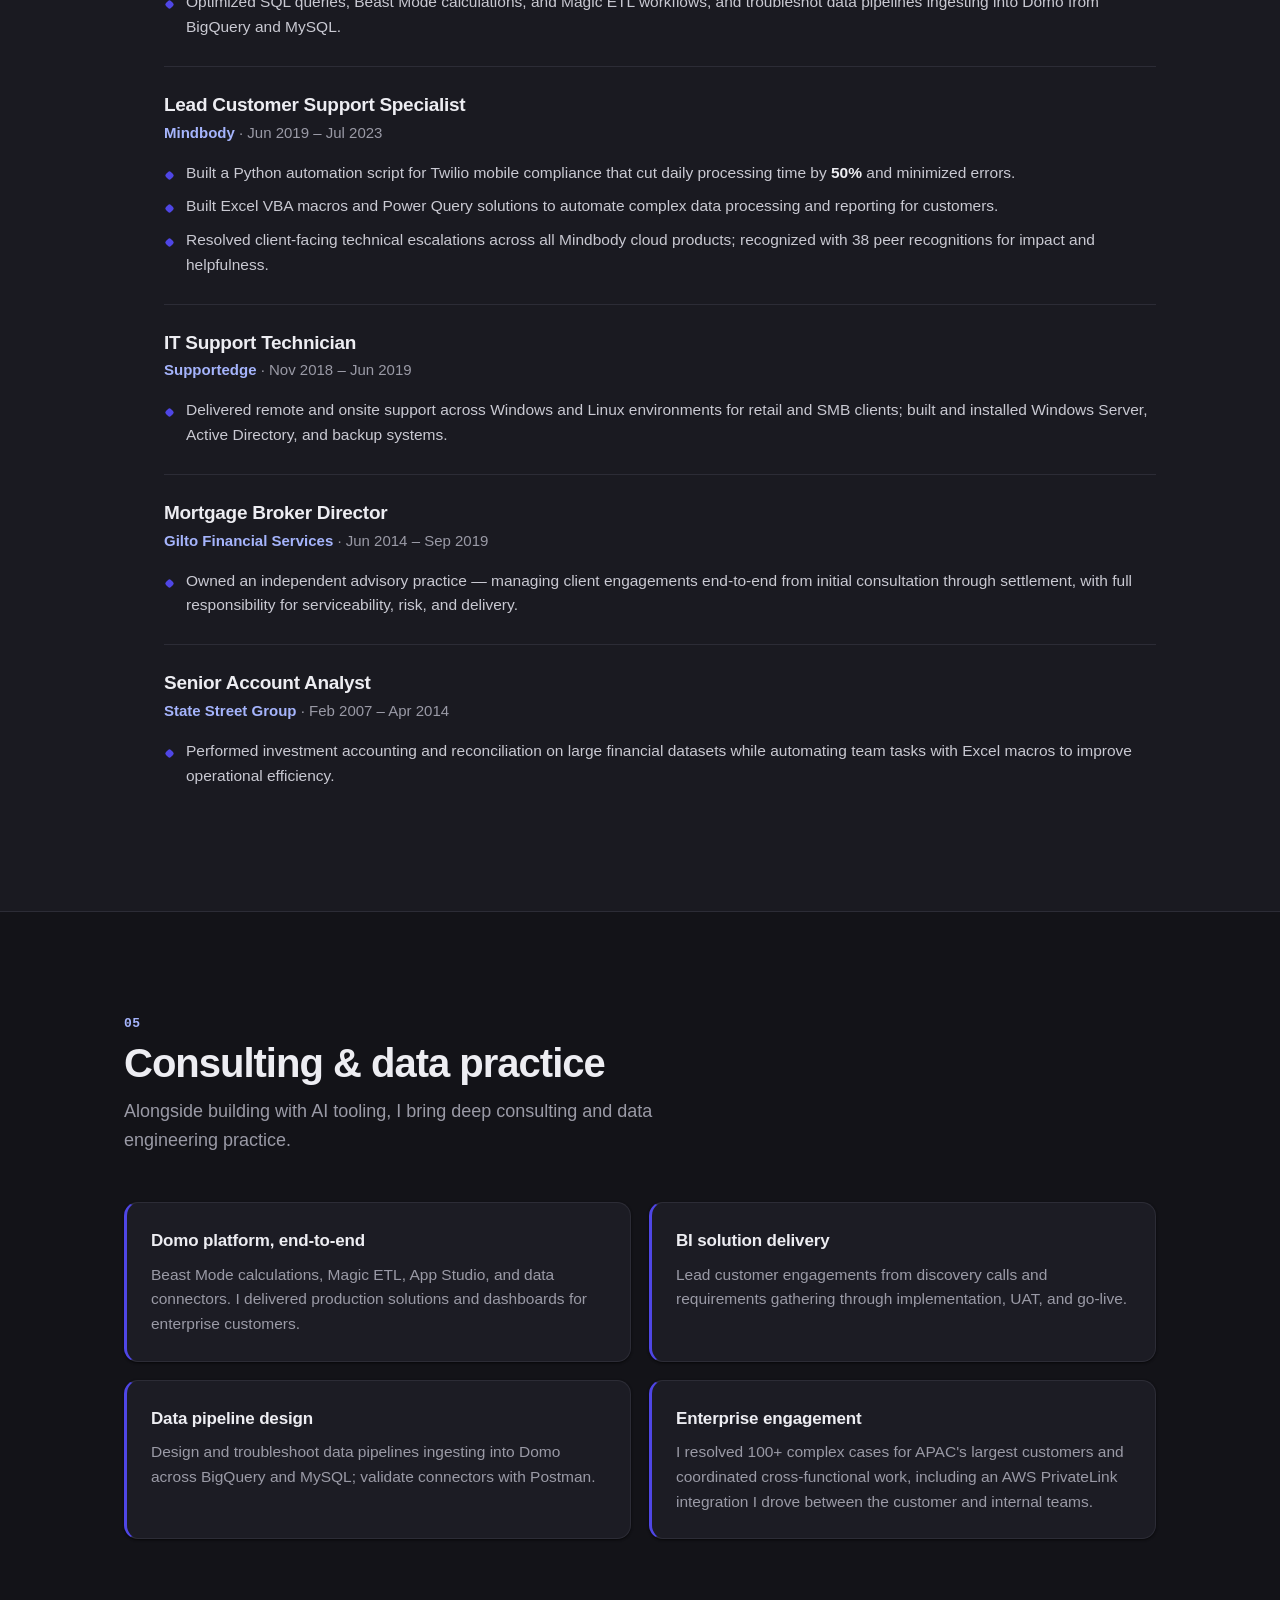
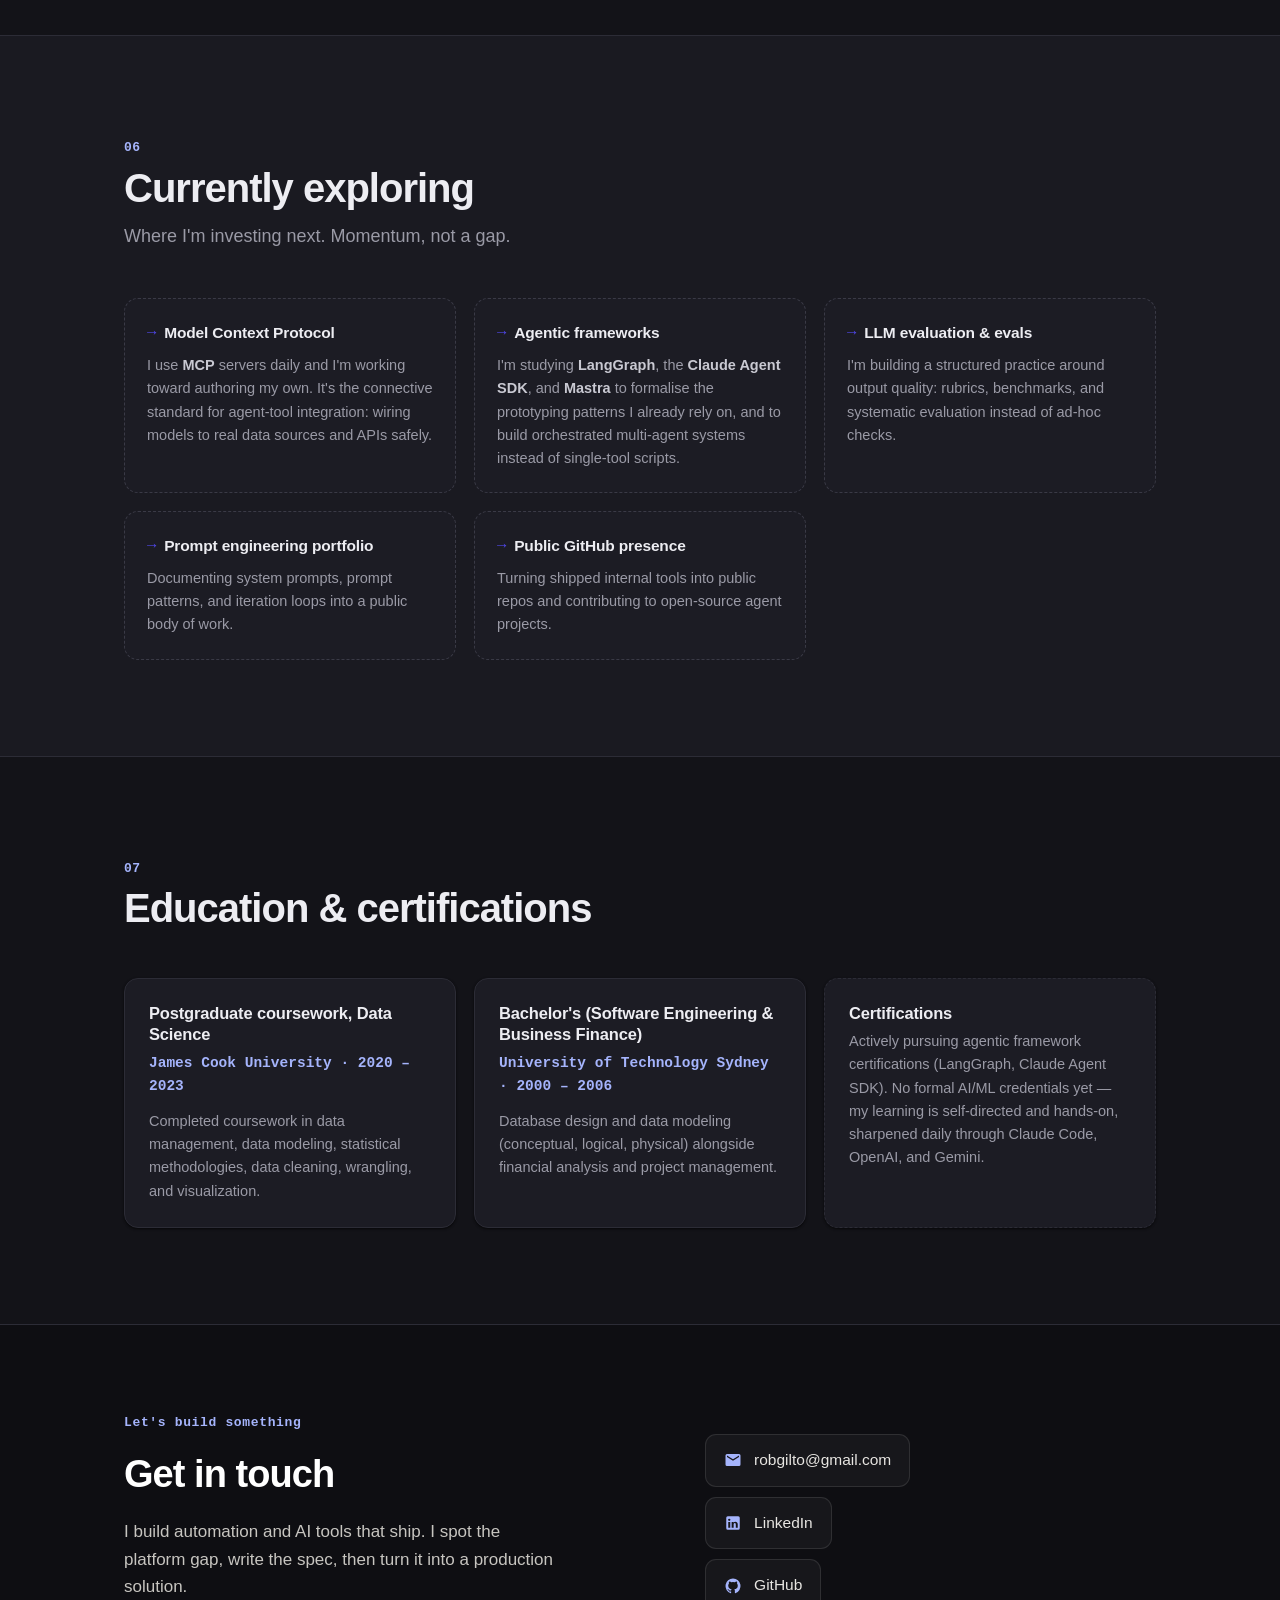
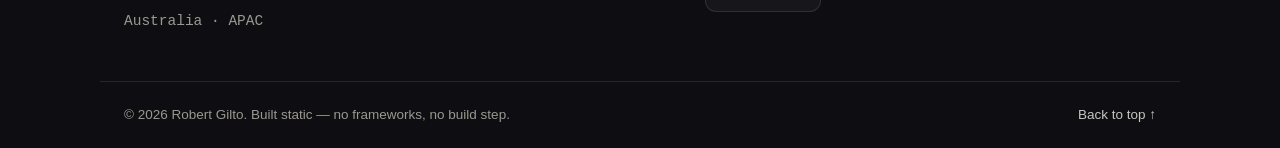
==== commit c612b44d: "feat: dark-mode-default theming, polish, and brand-voice copy pass - Dark theme as the default via :" ====
--- a/index.html
+++ b/index.html
@@ -4,20 +4,23 @@
   <meta charset="UTF-8" />
   <meta name="viewport" content="width=device-width, initial-scale=1.0" />
 
+  <!-- No-flash theme bootstrap: set the theme before the stylesheet paints. Dark is default. -->
+  <script>document.documentElement.dataset.theme = localStorage.getItem("theme") || "dark";</script>
+
   <title>Robert Gilto — AI-Assisted Engineering &amp; Data Consultant</title>
-  <meta name="description" content="Robert Gilto is an AI-assisted engineering and data consultant based in Australia. He ships automation and AI tools using spec-driven development with Claude Code — Python, SQL, Domo, and LLM workflows — with 100+ enterprise cases resolved and production automation deployed." />
+  <meta name="description" content="AI-assisted engineering and data consultant in Australia. I build automation and AI tools spec-first with Claude Code — Python, SQL, Domo, and LLM workflows. 100+ enterprise cases resolved, production automation shipped." />
   <meta name="author" content="Robert Gilto" />
-  <meta name="theme-color" content="#4f46e5" />
+  <meta name="theme-color" content="#131318" />
   <link rel="canonical" href="https://robgilto.github.io/" />
   <link rel="icon" href="assets/favicon.svg" type="image/svg+xml" />
 
   <!-- Open Graph -->
   <meta property="og:type" content="profile" />
   <meta property="og:title" content="Robert Gilto — AI-Assisted Engineering &amp; Data Consultant" />
-  <meta property="og:description" content="Ships automation and AI tools using spec-driven development with Claude Code, Python, SQL, and LLM workflows. Based in Australia, working across APAC." />
+  <meta property="og:description" content="I build automation and AI tools spec-first with Claude Code: Python, SQL, and LLM workflows. Based in Australia, working across APAC." />
   <meta property="og:url" content="https://robgilto.github.io/" />
   <meta property="og:site_name" content="Robert Gilto" />
-  <meta property="og:image" content="https://robgilto.github.io/assets/og-card.png" />
+  <meta property="og:image" content="https://robgilto.github.io/assets/og-card-dark.png" />
   <meta property="og:image:width" content="1200" />
   <meta property="og:image:height" content="630" />
   <meta property="og:image:alt" content="Robert Gilto — AI-assisted engineering & automation that ships" />
@@ -27,8 +30,8 @@
   <!-- Twitter -->
   <meta name="twitter:card" content="summary_large_image" />
   <meta name="twitter:title" content="Robert Gilto — AI-Assisted Engineering &amp; Data Consultant" />
-  <meta name="twitter:description" content="Ships automation and AI tools — spec-driven development with Claude Code, Python, SQL, and LLM workflows. Australia / APAC." />
-  <meta name="twitter:image" content="https://robgilto.github.io/assets/og-card.png" />
+  <meta name="twitter:description" content="I build automation and AI tools spec-first with Claude Code: Python, SQL, and LLM workflows. Australia / APAC." />
+  <meta name="twitter:image" content="https://robgilto.github.io/assets/og-card-dark.png" />
 
   <link rel="stylesheet" href="styles.css" />
 
@@ -39,10 +42,10 @@
     "@type": "Person",
     "name": "Robert Gilto",
     "jobTitle": "AI-Assisted Engineering & Data Consultant",
-    "description": "Ships automation and AI tools using spec-driven development with Claude Code. AI-assisted engineering, automation scripting, and data consulting.",
+    "description": "I build automation and AI tools spec-first with Claude Code. AI-assisted engineering, automation scripting, and data consulting.",
     "email": "robgilto@gmail.com",
     "url": "https://robgilto.github.io/",
-    "image": "https://robgilto.github.io/assets/og-card.png",
+    "image": "https://robgilto.github.io/assets/og-card-dark.png",
     "address": {
       "@type": "PostalAddress",
       "addressCountry": "AU",
@@ -89,23 +92,30 @@
         <span class="brand-name">Robert Gilto</span>
       </a>
 
-      <button class="nav-toggle" id="navToggle" aria-label="Toggle navigation" aria-expanded="false" aria-controls="primaryNav">
-        <span class="nav-toggle-bar"></span>
-        <span class="nav-toggle-bar"></span>
-        <span class="nav-toggle-bar"></span>
-      </button>
-
-      <nav class="primary-nav" id="primaryNav" aria-label="Primary">
-        <ul>
-          <li><a href="#capabilities">Capabilities</a></li>
-          <li><a href="#approach">How I work</a></li>
-          <li><a href="#projects">Projects</a></li>
-          <li><a href="#experience">Experience</a></li>
-          <li><a href="#consulting">Consulting</a></li>
-          <li><a href="#exploring">Exploring</a></li>
-          <li><a href="#contact" class="nav-cta">Contact</a></li>
-        </ul>
-      </nav>
+      <div class="header-right">
+        <nav class="primary-nav" id="primaryNav" aria-label="Primary">
+          <ul>
+            <li><a href="#capabilities">Capabilities</a></li>
+            <li><a href="#approach">How I work</a></li>
+            <li><a href="#projects">Projects</a></li>
+            <li><a href="#experience">Experience</a></li>
+            <li><a href="#consulting">Consulting</a></li>
+            <li><a href="#exploring">Exploring</a></li>
+            <li><a href="#contact" class="nav-cta">Contact</a></li>
+          </ul>
+        </nav>
+
+        <button class="theme-toggle" id="themeToggle" type="button" aria-label="Switch to light theme" aria-pressed="false">
+          <svg class="icon icon-sun" viewBox="0 0 24 24" aria-hidden="true" focusable="false"><path fill="currentColor" d="M12 17a5 5 0 1 0 0-10 5 5 0 0 0 0 10Zm0-13a1 1 0 0 1 1 1v1.5a1 1 0 1 1-2 0V5a1 1 0 0 1 1-1Zm0 14a1 1 0 0 1 1 1V20a1 1 0 1 1-2 0v-1a1 1 0 0 1 1-1ZM4 12a1 1 0 0 1 1-1h1.5a1 1 0 1 1 0 2H5a1 1 0 0 1-1-1Zm14.5-1H20a1 1 0 1 1 0 2h-1.5a1 1 0 1 1 0-2ZM6.34 6.34a1 1 0 0 1 1.41 0l1.06 1.06A1 1 0 0 1 7.4 8.81L6.34 7.75a1 1 0 0 1 0-1.41Zm9.19 9.19a1 1 0 0 1 1.41 0l1.06 1.06a1 1 0 0 1-1.41 1.41l-1.06-1.06a1 1 0 0 1 0-1.41Zm1.06-9.19a1 1 0 0 1 0 1.41L16.6 8.81a1 1 0 1 1-1.41-1.41l1.06-1.06a1 1 0 0 1 1.41 0ZM7.4 15.53a1 1 0 0 1 0 1.41L6.34 18a1 1 0 0 1-1.41-1.41l1.06-1.06a1 1 0 0 1 1.41 0Z"/></svg>
+          <svg class="icon icon-moon" viewBox="0 0 24 24" aria-hidden="true" focusable="false"><path fill="currentColor" d="M21 12.79A9 9 0 1 1 11.21 3a7 7 0 0 0 9.79 9.79Z"/></svg>
+        </button>
+
+        <button class="nav-toggle" id="navToggle" type="button" aria-label="Toggle navigation" aria-expanded="false" aria-controls="primaryNav">
+          <span class="nav-toggle-bar"></span>
+          <span class="nav-toggle-bar"></span>
+          <span class="nav-toggle-bar"></span>
+        </button>
+      </div>
     </div>
   </header>
 
@@ -118,8 +128,8 @@
           Open to agentic &amp; AI engineering roles
         </p>
         <h1 class="hero-heading" id="hero-heading">Robert Gilto</h1>
-        <p class="hero-tagline">I build automation and AI-assisted tools that ship — turning platform gaps into production solutions.</p>
-        <p class="hero-sub">AI-assisted engineering with a spec-driven workflow, automation scripting, and data consulting. Based in <strong>Australia</strong>, working across <strong>APAC</strong>.</p>
+        <p class="hero-tagline">I build automation and AI tools that ship. I spot the platform gap, write the spec, then turn it into a production solution.</p>
+        <p class="hero-sub">I work spec-first: AI-assisted engineering, automation scripting, and data consulting. Based in <strong>Australia</strong>, working across <strong>APAC</strong>.</p>
 
         <div class="hero-actions">
           <a class="btn btn-primary" href="mailto:robgilto@gmail.com">
@@ -144,7 +154,7 @@
         <header class="section-head">
           <span class="section-index">01</span>
           <h2 class="section-title" id="capabilities-heading">Capabilities</h2>
-          <p class="section-lead">A full-stack problem-solving toolkit — led by AI/LLM and agentic tooling, backed by deep SQL and data engineering.</p>
+          <p class="section-lead">A full-stack problem-solving toolkit, led by AI and agentic tooling and backed by deep SQL and data work.</p>
         </header>
 
         <div class="skill-grid">
@@ -157,7 +167,7 @@
               <li class="chip">Google Gemini</li>
               <li class="chip">Replit</li>
             </ul>
-            <p class="skill-card-note">Rapid prototyping, AI-assisted debugging, automated testing &amp; validation, prompt iteration, and shipping solutions in days rather than weeks.</p>
+            <p class="skill-card-note">Rapid prototyping, AI-assisted debugging, automated testing and validation, and prompt iteration. I ship in days, not weeks.</p>
           </article>
 
           <article class="skill-card">
@@ -222,7 +232,7 @@
         <header class="section-head">
           <span class="section-index">02</span>
           <h2 class="section-title" id="approach-heading">How I work</h2>
-          <p class="section-lead">Spec-driven development with Claude Code — I turn an ambiguous problem into a written spec, then into shippable software I can validate against. The spec, not the prompt, is the source of truth.</p>
+          <p class="section-lead">I work spec-first with Claude Code. An ambiguous problem becomes a written spec, then shippable software I can check against. The spec is the source of truth, not the prompt.</p>
         </header>
 
         <ol class="approach-steps">
@@ -230,35 +240,35 @@
             <span class="approach-num" aria-hidden="true">1</span>
             <div>
               <h3 class="approach-title">Frame the problem</h3>
-              <p>Discovery and requirements first — clarify the real objective and constraints before writing any code. The same instinct that spotted Domo's missing PDF export as a solvable gap.</p>
+              <p>Discovery and requirements first. I clarify the real objective and the constraints before writing any code. It's the instinct that spotted Domo's missing PDF export as a fixable gap.</p>
             </div>
           </li>
           <li class="approach-step">
             <span class="approach-num" aria-hidden="true">2</span>
             <div>
               <h3 class="approach-title">Write the spec</h3>
-              <p>Capture the desired behaviour as explicit, checkable requirements — the contract the solution has to satisfy, and the thing I review against later.</p>
+              <p>I capture the behaviour I want as explicit, checkable requirements. That's the contract the solution has to meet, and what I review against later.</p>
             </div>
           </li>
           <li class="approach-step">
             <span class="approach-num" aria-hidden="true">3</span>
             <div>
               <h3 class="approach-title">Decompose into steps</h3>
-              <p>Break the spec into ordered, machine-executable tasks — the unit of work I hand to Claude Code, one reviewable change at a time.</p>
+              <p>I break the spec into ordered, executable tasks. Each one is a unit of work I hand to Claude Code, one reviewable change at a time.</p>
             </div>
           </li>
           <li class="approach-step">
             <span class="approach-num" aria-hidden="true">4</span>
             <div>
               <h3 class="approach-title">Build with Claude Code</h3>
-              <p>Drive the implementation with AI assistance and tight iteration loops — fast prototyping, AI-assisted debugging, and rapid course-correction against the spec.</p>
+              <p>I drive the build with AI assistance and tight iteration loops: fast prototyping, AI-assisted debugging, and quick course-correction against the spec.</p>
             </div>
           </li>
           <li class="approach-step">
             <span class="approach-num" aria-hidden="true">5</span>
             <div>
               <h3 class="approach-title">Validate &amp; ship</h3>
-              <p>Test against the spec in a real environment before it goes out — how the 38K/day email-filter fix was proven in development, then deployed within days.</p>
+              <p>I test against the spec in a real environment before it goes out. That's how the 38K/day email-filter fix was proven in development, then deployed within days.</p>
             </div>
           </li>
         </ol>
@@ -271,7 +281,7 @@
         <header class="section-head">
           <span class="section-index">03</span>
           <h2 class="section-title" id="projects-heading">Selected work</h2>
-          <p class="section-lead">Production pieces — each one a gap I spotted, a solution I built, and an outcome I shipped.</p>
+          <p class="section-lead">Production work. Each one is a gap I spotted, a solution I built, and an outcome I shipped.</p>
         </header>
 
         <div class="project-grid">
@@ -306,7 +316,7 @@
             </div>
             <h3 class="project-title">App Studio dashboard PDF export</h3>
             <p class="project-problem"><strong>Problem.</strong> Domo's App Studio had no native PDF export, blocking enterprise customers from delivering analytics.</p>
-            <p class="project-approach"><strong>Approach.</strong> Identified the gap independently, designed a Chrome extension, and built it with Claude Code — then tested it against real customer dashboards.</p>
+            <p class="project-approach"><strong>Approach.</strong> I spotted the gap, designed a Chrome extension, and built it with Claude Code, then tested it against real customer dashboards.</p>
             <p class="project-outcome"><strong>Outcome.</strong> Shipped to production and into active use by enterprise customers, closing a critical product capability gap.</p>
             <ul class="chips chips-sm">
               <li class="chip">Chrome Extension API</li>
@@ -322,7 +332,7 @@
             </div>
             <h3 class="project-title">Email notification filter (38K/day)</h3>
             <p class="project-problem"><strong>Problem.</strong> An enterprise customer's mail server was overwhelmed by 38,000+ dataset notifications a day.</p>
-            <p class="project-approach"><strong>Approach.</strong> Scripted an automated filtering and cleanup solution with Claude Code, validated it in a development environment, then deployed.</p>
+            <p class="project-approach"><strong>Approach.</strong> I scripted a filter and cleanup with Claude Code, proved it in a development environment, then deployed.</p>
             <p class="project-outcome"><strong>Outcome.</strong> Resolved the incident within days and prevented further service disruption.</p>
             <ul class="chips chips-sm">
               <li class="chip">Python</li>
@@ -337,7 +347,7 @@
             </div>
             <h3 class="project-title">Twilio compliance automation</h3>
             <p class="project-problem"><strong>Problem.</strong> Daily Twilio mobile compliance processing across Mindbody platforms was manual, slow, and error-prone.</p>
-            <p class="project-approach"><strong>Approach.</strong> Built a Python automation script against the Twilio API to handle provisioning and compliance end-to-end.</p>
+            <p class="project-approach"><strong>Approach.</strong> I built a Python script against the Twilio API to handle provisioning and compliance end to end.</p>
             <p class="project-outcome"><strong>Outcome.</strong> Cut daily processing time by <strong>50%</strong> and reduced errors across the platform.</p>
             <ul class="chips chips-sm">
               <li class="chip">Python</li>
@@ -352,7 +362,7 @@
             </div>
             <h3 class="project-title">Excel VBA &amp; Power Query reporting</h3>
             <p class="project-problem"><strong>Problem.</strong> Customers needed custom reporting and data processing that out-of-the-box tools couldn't deliver.</p>
-            <p class="project-approach"><strong>Approach.</strong> Built VBA macros and Power Query solutions that generated backend tables for self-service reporting.</p>
+            <p class="project-approach"><strong>Approach.</strong> I built VBA macros and Power Query solutions that generated backend tables for self-service reporting.</p>
             <p class="project-outcome"><strong>Outcome.</strong> Enabled customer self-service reporting and sped up reporting delivery across the Mindbody customer base.</p>
             <ul class="chips chips-sm">
               <li class="chip">VBA</li>
@@ -443,7 +453,7 @@
         <div class="practice-grid">
           <article class="practice-card">
             <h3 class="practice-title">Domo platform, end-to-end</h3>
-            <p>Beast Mode calculations, Magic ETL, App Studio, and data connectors — delivered production solutions and dashboards for enterprise customers.</p>
+            <p>Beast Mode calculations, Magic ETL, App Studio, and data connectors. I delivered production solutions and dashboards for enterprise customers.</p>
           </article>
 
           <article class="practice-card">
@@ -458,7 +468,7 @@
 
           <article class="practice-card">
             <h3 class="practice-title">Enterprise engagement</h3>
-            <p>Resolved 100+ complex cases for APAC's largest customers and coordinated cross-functional work — including an AWS PrivateLink integration driven between the customer and internal teams.</p>
+            <p>I resolved 100+ complex cases for APAC's largest customers and coordinated cross-functional work, including an AWS PrivateLink integration I drove between the customer and internal teams.</p>
           </article>
         </div>
       </div>
@@ -470,21 +480,21 @@
         <header class="section-head">
           <span class="section-index">06</span>
           <h2 class="section-title" id="exploring-heading">Currently exploring</h2>
-          <p class="section-lead">Where I'm investing next — momentum, not a gap.</p>
+          <p class="section-lead">Where I'm investing next. Momentum, not a gap.</p>
         </header>
 
         <div class="exploring-grid">
           <article class="exploring-item">
             <h3 class="exploring-title">Model Context Protocol</h3>
-            <p>Going deeper on <strong>MCP</strong> — the connective standard for agent-tool integration — from using MCP servers daily toward authoring my own, connecting models to real data sources and APIs safely.</p>
+            <p>I use <strong>MCP</strong> servers daily and I'm working toward authoring my own. It's the connective standard for agent-tool integration: wiring models to real data sources and APIs safely.</p>
           </article>
           <article class="exploring-item">
             <h3 class="exploring-title">Agentic frameworks</h3>
-            <p>Studying <strong>LangGraph</strong>, the <strong>Claude Agent SDK</strong>, and <strong>Mastra</strong> to formalize the rapid-prototyping patterns I already use, and to build orchestrated multi-agent systems rather than single-tool scripts.</p>
+            <p>I'm studying <strong>LangGraph</strong>, the <strong>Claude Agent SDK</strong>, and <strong>Mastra</strong> to formalise the prototyping patterns I already rely on, and to build orchestrated multi-agent systems instead of single-tool scripts.</p>
           </article>
           <article class="exploring-item">
             <h3 class="exploring-title">LLM evaluation &amp; evals</h3>
-            <p>Building a structured practice around output quality — rubrics, benchmarks, and systematic evaluation rather than ad-hoc checks.</p>
+            <p>I'm building a structured practice around output quality: rubrics, benchmarks, and systematic evaluation instead of ad-hoc checks.</p>
           </article>
           <article class="exploring-item">
             <h3 class="exploring-title">Prompt engineering portfolio</h3>
@@ -534,7 +544,7 @@
       <div class="footer-lead">
         <p class="footer-eyebrow">Let's build something</p>
         <h2 class="footer-heading">Get in touch</h2>
-        <p class="footer-tagline">I build automation and AI-assisted tools that ship — turning platform gaps into production solutions.</p>
+        <p class="footer-tagline">I build automation and AI tools that ship. I spot the platform gap, write the spec, then turn it into a production solution.</p>
         <p class="footer-loc">Australia · APAC</p>
       </div>
 
--- a/styles.css
+++ b/styles.css
@@ -5,10 +5,66 @@
    ============================================================ */
 
 /* ---------- Design tokens ---------- */
+/* Dark is the default theme (:root). Light is opt-in via :root[data-theme="light"].
+   Semantic tokens carry the palette so components never hard-code a colour.
+   Links/labels use --accent-text (theme-specific, AA-contrast); fills use --accent. */
 :root {
-  /* palette */
+  color-scheme: dark;
+
+  /* palette — dark (default) */
+  --bg:           #131318;   /* near-black, faintly warm */
+  --bg-alt:       #1a1a21;   /* alt section band */
+  --surface:      #1c1c24;   /* card surface, lifts off bg */
+  --text:         #ededf2;
+  --text-soft:    #c9c9d2;
+  --muted:        #9a9aa6;
+  --faint:        #74747f;
+  --border:       #2c2c36;
+  --border-strong:#3a3a46;
+
+  /* accent */
+  --accent:       #4f46e5;   /* indigo-600 — fills (white text rides on top) */
+  --accent-dark:  #6366f1;   /* indigo-500 — brighter hover for fills on dark */
+  --accent-ink:   #c7d2fe;   /* light indigo — inline code / ink on dark */
+  --accent-text:  #a5b4fc;   /* indigo-300 — links & labels, clears AA on dark */
+  --accent-soft:  rgba(99, 102, 241, 0.16);
+  --accent-ring:  rgba(129, 140, 248, 0.40);
+
+  /* status */
+  --status-ok:    #4ade80;   /* green-400 — readable on dark */
+
+  /* solid CTA (nav Contact) — inverted per theme so it always stays high-contrast */
+  --cta-bg:       #ededf2;
+  --cta-text:     #131318;
+
+  /* chrome */
+  --header-bg:    rgba(19, 19, 24, 0.82);
+  --footer-bg:    #0e0e12;   /* slightly below bg for depth */
+  --hero-glow-1:  rgba(99, 102, 241, 0.18);
+  --hero-glow-2:  rgba(129, 140, 248, 0.08);
+  --selection:    rgba(129, 140, 248, 0.35);
+
+  /* type */
+  --font-sans: -apple-system, BlinkMacSystemFont, "Segoe UI", Roboto, Helvetica,
+               Arial, sans-serif;
+  --font-mono: ui-monospace, "SF Mono", "Cascadia Code", "Roboto Mono", Menlo,
+               Consolas, "Liberation Mono", monospace;
+
+  /* shape & motion */
+  --radius:    14px;
+  --radius-sm: 9px;
+  --shadow-sm: 0 1px 2px rgba(0, 0, 0, 0.40), 0 1px 3px rgba(0, 0, 0, 0.30);
+  --shadow-md: 0 10px 28px -12px rgba(0, 0, 0, 0.66), 0 2px 8px rgba(0, 0, 0, 0.45);
+  --ease:      cubic-bezier(0.4, 0, 0.2, 1);
+  --maxw:      1080px;
+}
+
+/* ---------- Light theme override ---------- */
+:root[data-theme="light"] {
+  color-scheme: light;
+
   --bg:           #faf9f7;   /* warm off-white */
-  --bg-alt:       #f3f1ec;   /* alt section band */
+  --bg-alt:       #f3f1ec;
   --surface:      #ffffff;
   --text:         #1c1c20;   /* near-black charcoal */
   --text-soft:    #3a3a40;
@@ -17,26 +73,26 @@
   --border:       #e7e3dc;
   --border-strong:#d9d4ca;
 
-  /* accent (single, used sparingly) */
   --accent:       #4f46e5;   /* indigo-600 */
   --accent-dark:  #4338ca;   /* indigo-700 */
   --accent-ink:   #312e81;   /* indigo-900 */
+  --accent-text:  #4338ca;   /* indigo-700 — AA on light */
   --accent-soft:  rgba(79, 70, 229, 0.08);
   --accent-ring:  rgba(79, 70, 229, 0.35);
 
-  /* type */
-  --font-sans: -apple-system, BlinkMacSystemFont, "Segoe UI", Roboto, Helvetica,
-               Arial, sans-serif;
-  --font-mono: ui-monospace, "SF Mono", "Cascadia Code", "Roboto Mono", Menlo,
-               Consolas, "Liberation Mono", monospace;
-
-  /* shape & motion */
-  --radius:    14px;
-  --radius-sm: 9px;
+  --status-ok:    #15803d;
+
+  --cta-bg:       #1c1c20;
+  --cta-text:     #ffffff;
+
+  --header-bg:    rgba(250, 249, 247, 0.82);
+  --footer-bg:    #14141a;   /* deliberately dark footer on the light site */
+  --hero-glow-1:  rgba(79, 70, 229, 0.08);
+  --hero-glow-2:  rgba(79, 70, 229, 0.05);
+  --selection:    rgba(79, 70, 229, 0.18);
+
   --shadow-sm: 0 1px 2px rgba(20, 20, 30, 0.04), 0 1px 3px rgba(20, 20, 30, 0.06);
   --shadow-md: 0 6px 18px -8px rgba(20, 20, 40, 0.18), 0 2px 6px rgba(20, 20, 40, 0.06);
-  --ease:      cubic-bezier(0.4, 0, 0.2, 1);
-  --maxw:      1080px;
 }
 
 /* ---------- Reset ---------- */
@@ -55,9 +111,11 @@
   font-size: 17px;
   -webkit-font-smoothing: antialiased;
   text-rendering: optimizeLegibility;
-}
+  transition: background 0.3s var(--ease), color 0.3s var(--ease);
+}
+::selection { background: var(--selection); }
 img, svg { display: block; max-width: 100%; }
-a { color: var(--accent-dark); text-decoration: none; }
+a { color: var(--accent-text); text-decoration: none; }
 a:hover { text-decoration: underline; }
 ul { list-style: none; padding: 0; }
 button { font: inherit; cursor: pointer; }
@@ -96,7 +154,7 @@
   position: sticky;
   top: 0;
   z-index: 50;
-  background: rgba(250, 249, 247, 0.82);
+  background: var(--header-bg);
   backdrop-filter: saturate(180%) blur(12px);
   -webkit-backdrop-filter: saturate(180%) blur(12px);
   border-bottom: 1px solid transparent;
@@ -135,8 +193,8 @@
   border-radius: 8px;
   transition: color 0.18s var(--ease), background 0.18s var(--ease);
 }
-.primary-nav a:hover { color: var(--accent-dark); background: var(--accent-soft); text-decoration: none; }
-.primary-nav a.is-active { color: var(--accent-dark); font-weight: 600; }
+.primary-nav a:hover { color: var(--accent-text); background: var(--accent-soft); text-decoration: none; }
+.primary-nav a.is-active { color: var(--accent-text); font-weight: 600; }
 .primary-nav a.is-active::after {
   content: "";
   display: block;
@@ -146,8 +204,8 @@
   border-radius: 2px;
 }
 .primary-nav .nav-cta {
-  background: var(--text);
-  color: #fff;
+  background: var(--cta-bg);
+  color: var(--cta-text);
   font-weight: 600;
   padding: 9px 16px;
 }
@@ -170,6 +228,25 @@
 .nav-toggle[aria-expanded="true"] .nav-toggle-bar:nth-child(2) { opacity: 0; }
 .nav-toggle[aria-expanded="true"] .nav-toggle-bar:nth-child(3) { transform: translateY(-7px) rotate(-45deg); }
 
+/* ---------- Theme toggle ---------- */
+.header-right { display: flex; align-items: center; gap: 8px; }
+.theme-toggle {
+  display: inline-grid;
+  place-items: center;
+  width: 42px; height: 42px;
+  background: transparent;
+  border: 1px solid var(--border-strong);
+  border-radius: 10px;
+  color: var(--text-soft);
+  transition: color 0.18s var(--ease), border-color 0.18s var(--ease), background 0.18s var(--ease);
+}
+.theme-toggle:hover { color: var(--accent-text); border-color: var(--accent-ring); background: var(--accent-soft); }
+.theme-toggle .icon { width: 19px; height: 19px; }
+/* Default theme is dark — show the sun (offers light). Light theme shows the moon. */
+.theme-toggle .icon-moon { display: none; }
+:root[data-theme="light"] .theme-toggle .icon-sun { display: none; }
+:root[data-theme="light"] .theme-toggle .icon-moon { display: block; }
+
 /* ---------- Hero ---------- */
 .hero {
   position: relative;
@@ -181,8 +258,8 @@
   position: absolute;
   inset: 0;
   background:
-    radial-gradient(60% 50% at 85% 0%, var(--accent-soft), transparent 70%),
-    radial-gradient(40% 40% at 0% 100%, rgba(79,70,229,0.05), transparent 70%);
+    radial-gradient(60% 50% at 85% 0%, var(--hero-glow-1), transparent 70%),
+    radial-gradient(40% 40% at 0% 100%, var(--hero-glow-2), transparent 70%);
   pointer-events: none;
 }
 .hero-inner { position: relative; max-width: 760px; }
@@ -192,7 +269,7 @@
   gap: 8px;
   font-family: var(--font-mono);
   font-size: 13px;
-  color: var(--accent-dark);
+  color: var(--accent-text);
   background: var(--accent-soft);
   border: 1px solid var(--accent-ring);
   padding: 6px 12px;
@@ -256,7 +333,7 @@
 .btn-primary { background: var(--accent); color: #fff; box-shadow: var(--shadow-sm); }
 .btn-primary:hover { background: var(--accent-dark); color: #fff; box-shadow: var(--shadow-md); }
 .btn-ghost { background: var(--surface); color: var(--text); border-color: var(--border-strong); }
-.btn-ghost:hover { border-color: var(--accent); color: var(--accent-dark); }
+.btn-ghost:hover { border-color: var(--accent); color: var(--accent-text); }
 .icon { width: 18px; height: 18px; flex: none; }
 
 /* ---------- Section heading ---------- */
@@ -265,7 +342,7 @@
   font-family: var(--font-mono);
   font-size: 13px;
   font-weight: 700;
-  color: var(--accent-dark);
+  color: var(--accent-text);
   letter-spacing: 0.04em;
 }
 .section-title {
@@ -296,7 +373,7 @@
 .skill-card:hover { border-color: var(--accent-ring); transform: translateY(-2px); box-shadow: var(--shadow-md); }
 .skill-card--featured {
   grid-column: span 1;
-  background: linear-gradient(180deg, #ffffff, var(--accent-soft));
+  background: linear-gradient(180deg, var(--surface), var(--accent-soft));
   border-color: var(--accent-ring);
 }
 .skill-card-tag {
@@ -307,8 +384,8 @@
   font-weight: 700;
   letter-spacing: 0.05em;
   text-transform: uppercase;
-  color: var(--accent-dark);
-  background: #fff;
+  color: var(--accent-text);
+  background: var(--surface);
   border: 1px solid var(--accent-ring);
   padding: 3px 9px;
   border-radius: 999px;
@@ -335,7 +412,7 @@
   border-radius: 8px;
   transition: color 0.15s var(--ease), border-color 0.15s var(--ease), background 0.15s var(--ease);
 }
-.chip:hover { color: var(--accent-dark); border-color: var(--accent-ring); background: var(--accent-soft); }
+.chip:hover { color: var(--accent-text); border-color: var(--accent-ring); background: var(--accent-soft); }
 .chips-sm .chip { font-size: 12px; padding: 4px 9px; }
 
 /* ---------- Projects ---------- */
@@ -380,7 +457,7 @@
   color: var(--muted); /* was --faint: failed WCAG AA (3.38:1); --muted clears 4.5:1 */
   letter-spacing: 0.02em;
 }
-.project-status { font-size: 12.5px; font-weight: 600; color: #15803d; white-space: nowrap; }
+.project-status { font-size: 12.5px; font-weight: 600; color: var(--status-ok); white-space: nowrap; }
 .project-title {
   font-size: 21px;
   font-weight: 700;
@@ -394,7 +471,7 @@
   margin-bottom: 10px;
 }
 .project-problem strong, .project-approach strong, .project-outcome strong {
-  color: var(--accent-dark);
+  color: var(--accent-text);
   font-family: var(--font-mono);
   font-size: 12.5px;
   font-weight: 700;
@@ -405,7 +482,7 @@
 .project-card .chips { margin-top: 18px; }
 .project-card--featured {
   grid-column: 1 / -1;
-  background: linear-gradient(180deg, #ffffff, var(--accent-soft));
+  background: linear-gradient(180deg, var(--surface), var(--accent-soft));
   border-color: var(--accent-ring);
 }
 .project-links { display: flex; flex-wrap: wrap; gap: 18px; margin-top: 20px; }
@@ -413,7 +490,7 @@
   font-family: var(--font-mono);
   font-size: 14px;
   font-weight: 600;
-  color: var(--accent-dark);
+  color: var(--accent-text);
 }
 .project-link--primary {
   background: var(--accent);
@@ -451,7 +528,7 @@
   border-radius: 10px;
   background: var(--accent-soft);
   border: 1px solid var(--accent-ring);
-  color: var(--accent-dark);
+  color: var(--accent-text);
   font-family: var(--font-mono);
   font-weight: 700;
   font-size: 18px;
@@ -472,7 +549,7 @@
 .role-head { margin-bottom: 12px; }
 .role-title { font-size: 19px; font-weight: 700; letter-spacing: -0.015em; line-height: 1.3; }
 .role-meta { color: var(--muted); font-size: 15px; margin-top: 3px; }
-.role-org { color: var(--accent-dark); font-weight: 600; }
+.role-org { color: var(--accent-text); font-weight: 600; }
 .role-bullets { display: flex; flex-direction: column; gap: 9px; }
 .role-bullets li {
   position: relative;
@@ -556,15 +633,18 @@
   box-shadow: var(--shadow-sm);
 }
 .edu-degree { font-size: 16.5px; font-weight: 700; letter-spacing: -0.01em; line-height: 1.3; margin-bottom: 6px; }
-.edu-org { color: var(--accent-dark); font-weight: 600; font-size: 14.5px; margin-bottom: 12px; font-family: var(--font-mono); }
+.edu-org { color: var(--accent-text); font-weight: 600; font-size: 14.5px; margin-bottom: 12px; font-family: var(--font-mono); }
 .edu-note { color: var(--muted); font-size: 14.5px; }
 .edu-card--certs { border-style: dashed; }
 
-/* ---------- Footer ---------- */
+/* ---------- Footer ----------
+   Deliberately dark in both themes. In dark mode --footer-bg sits just below
+   --bg and the top border keeps it from merging into the page. */
 .site-footer {
-  background: #14141a;
+  background: var(--footer-bg);
   color: #e7e5e1;
   padding-top: clamp(56px, 8vw, 88px);
+  border-top: 1px solid var(--border);
 }
 .footer-inner {
   display: grid;
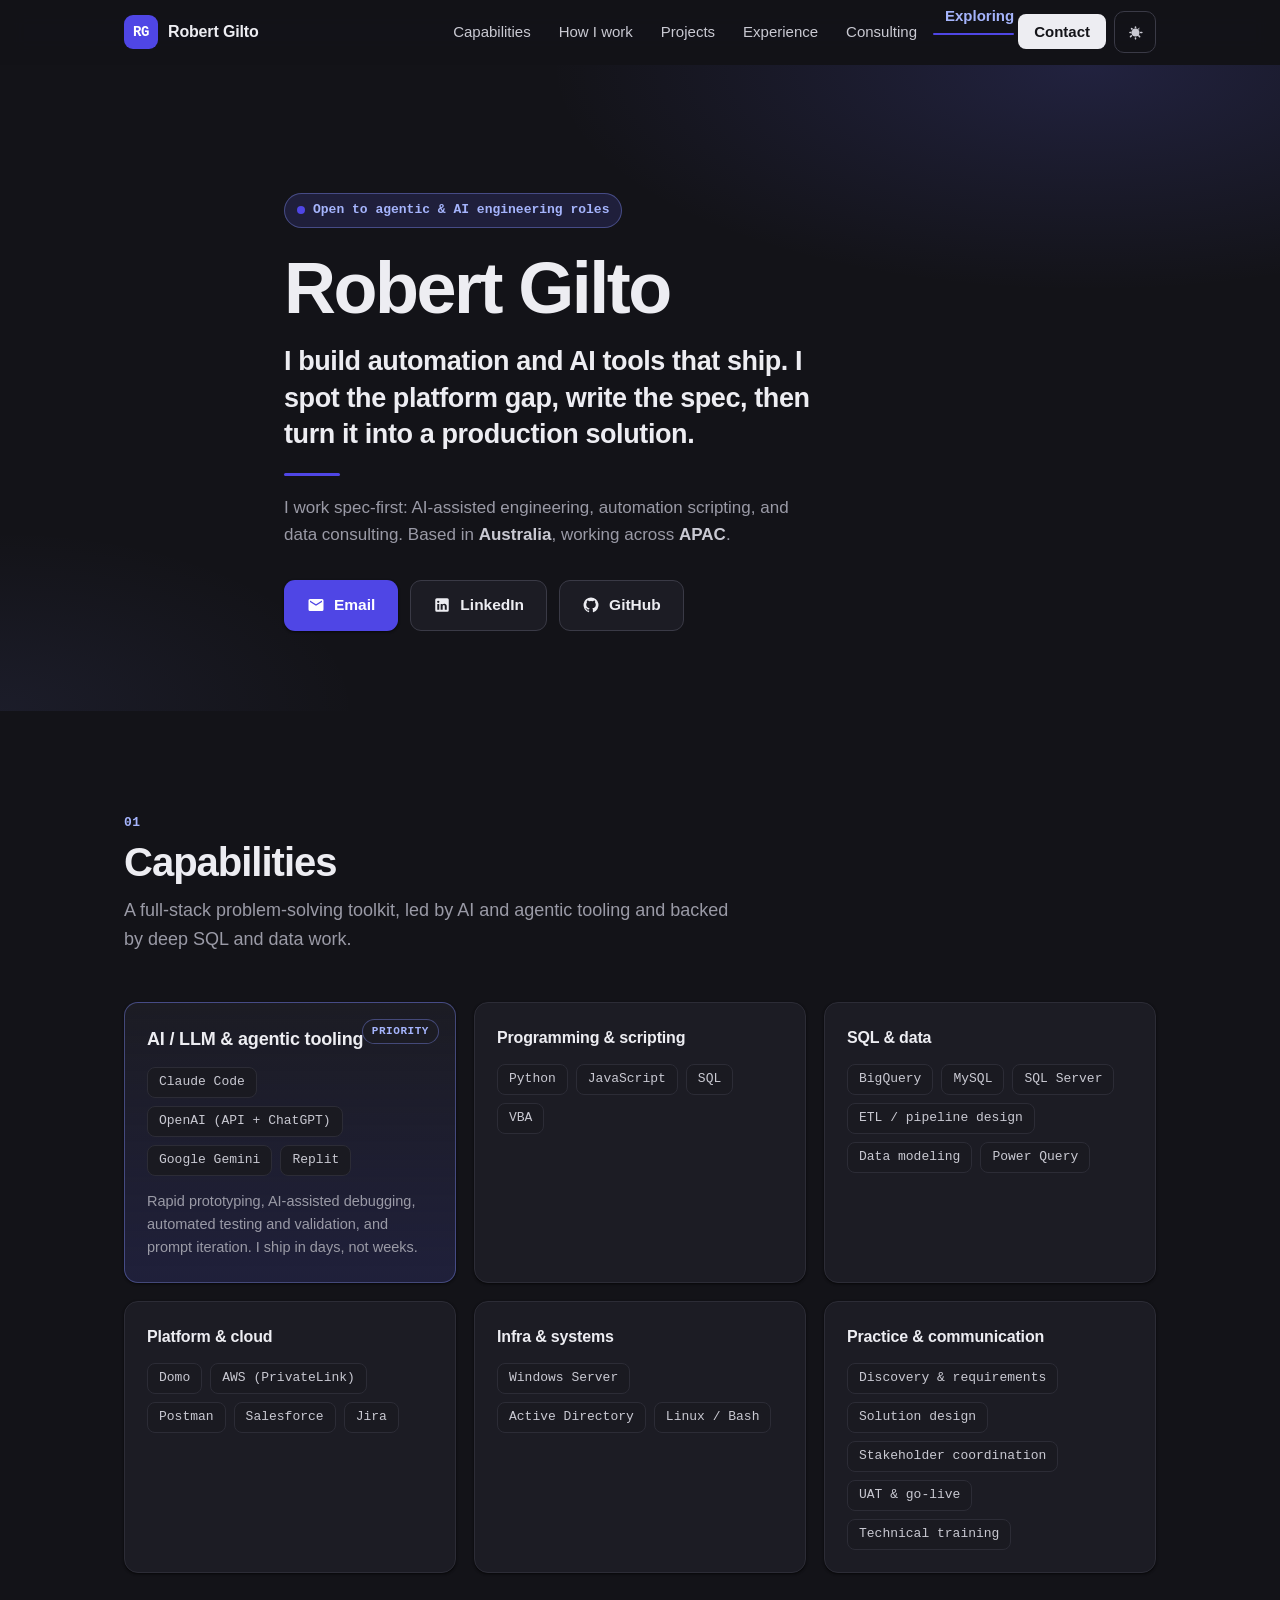
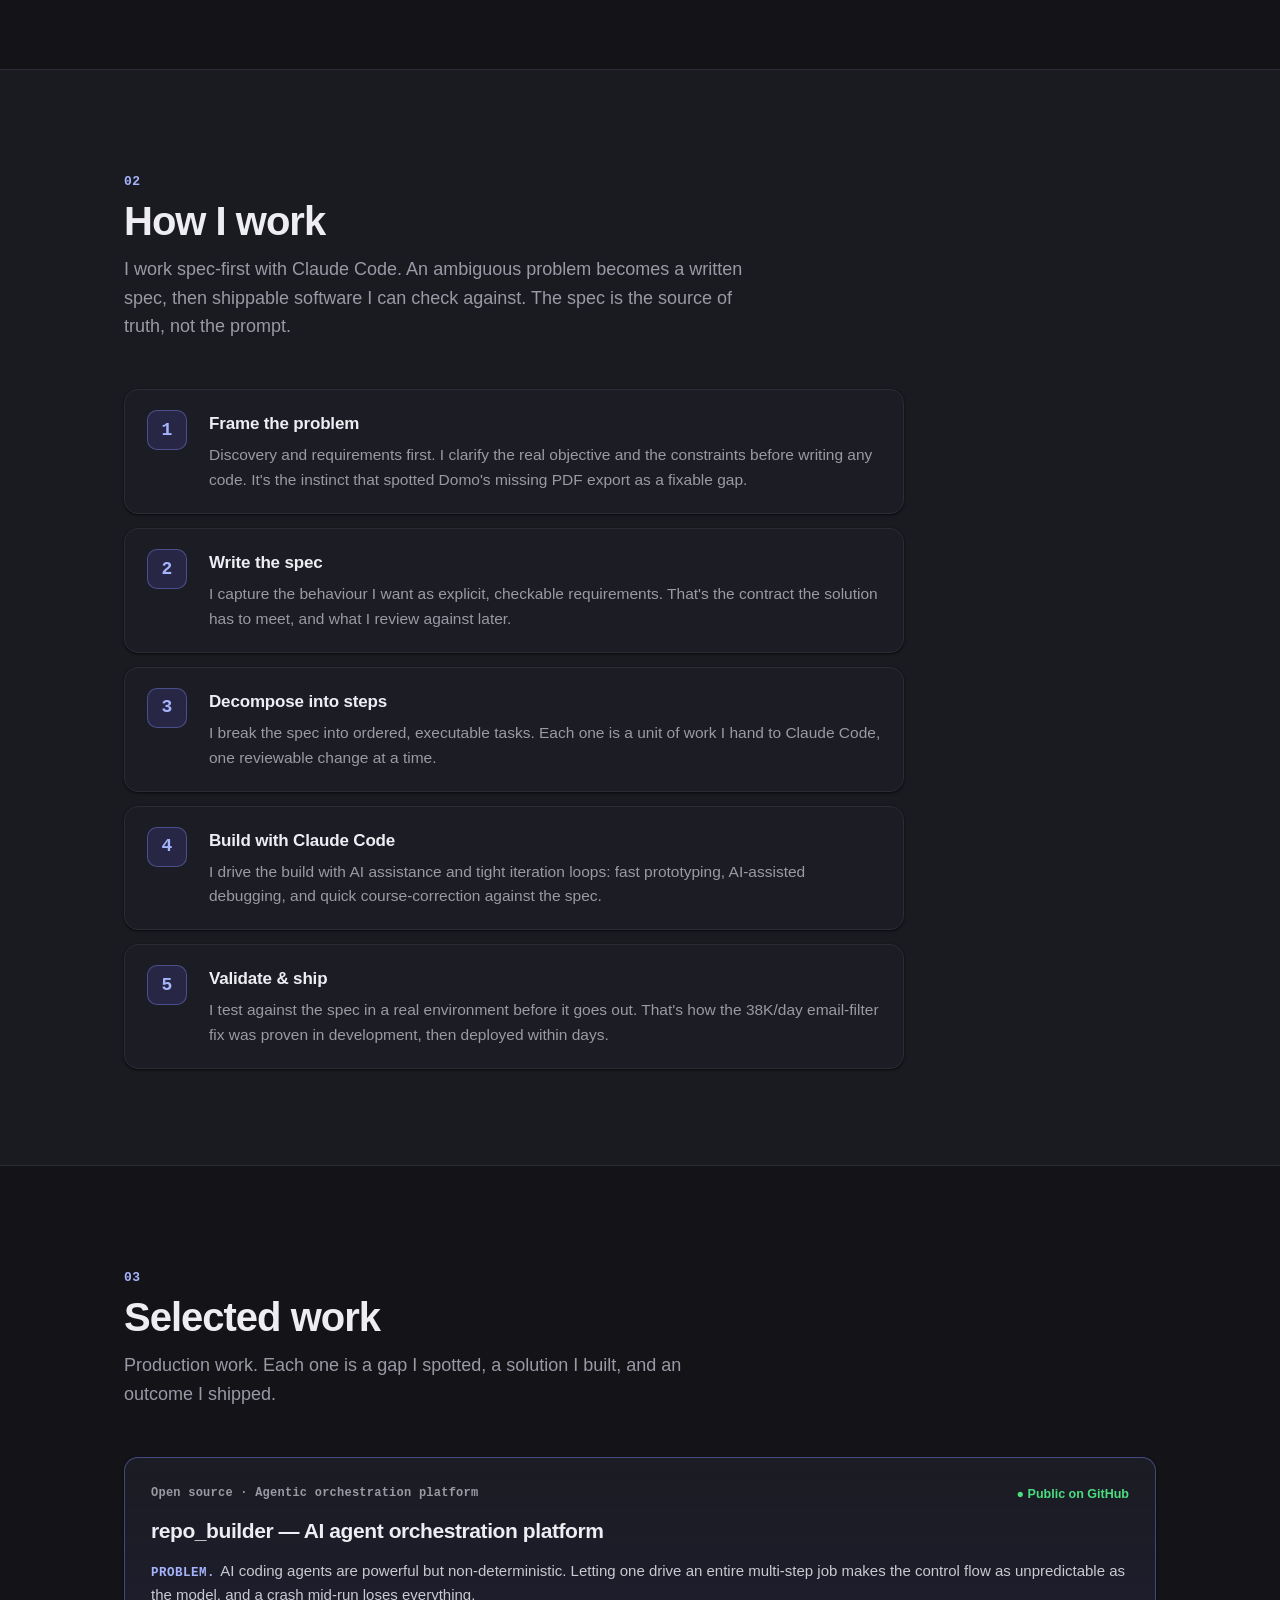
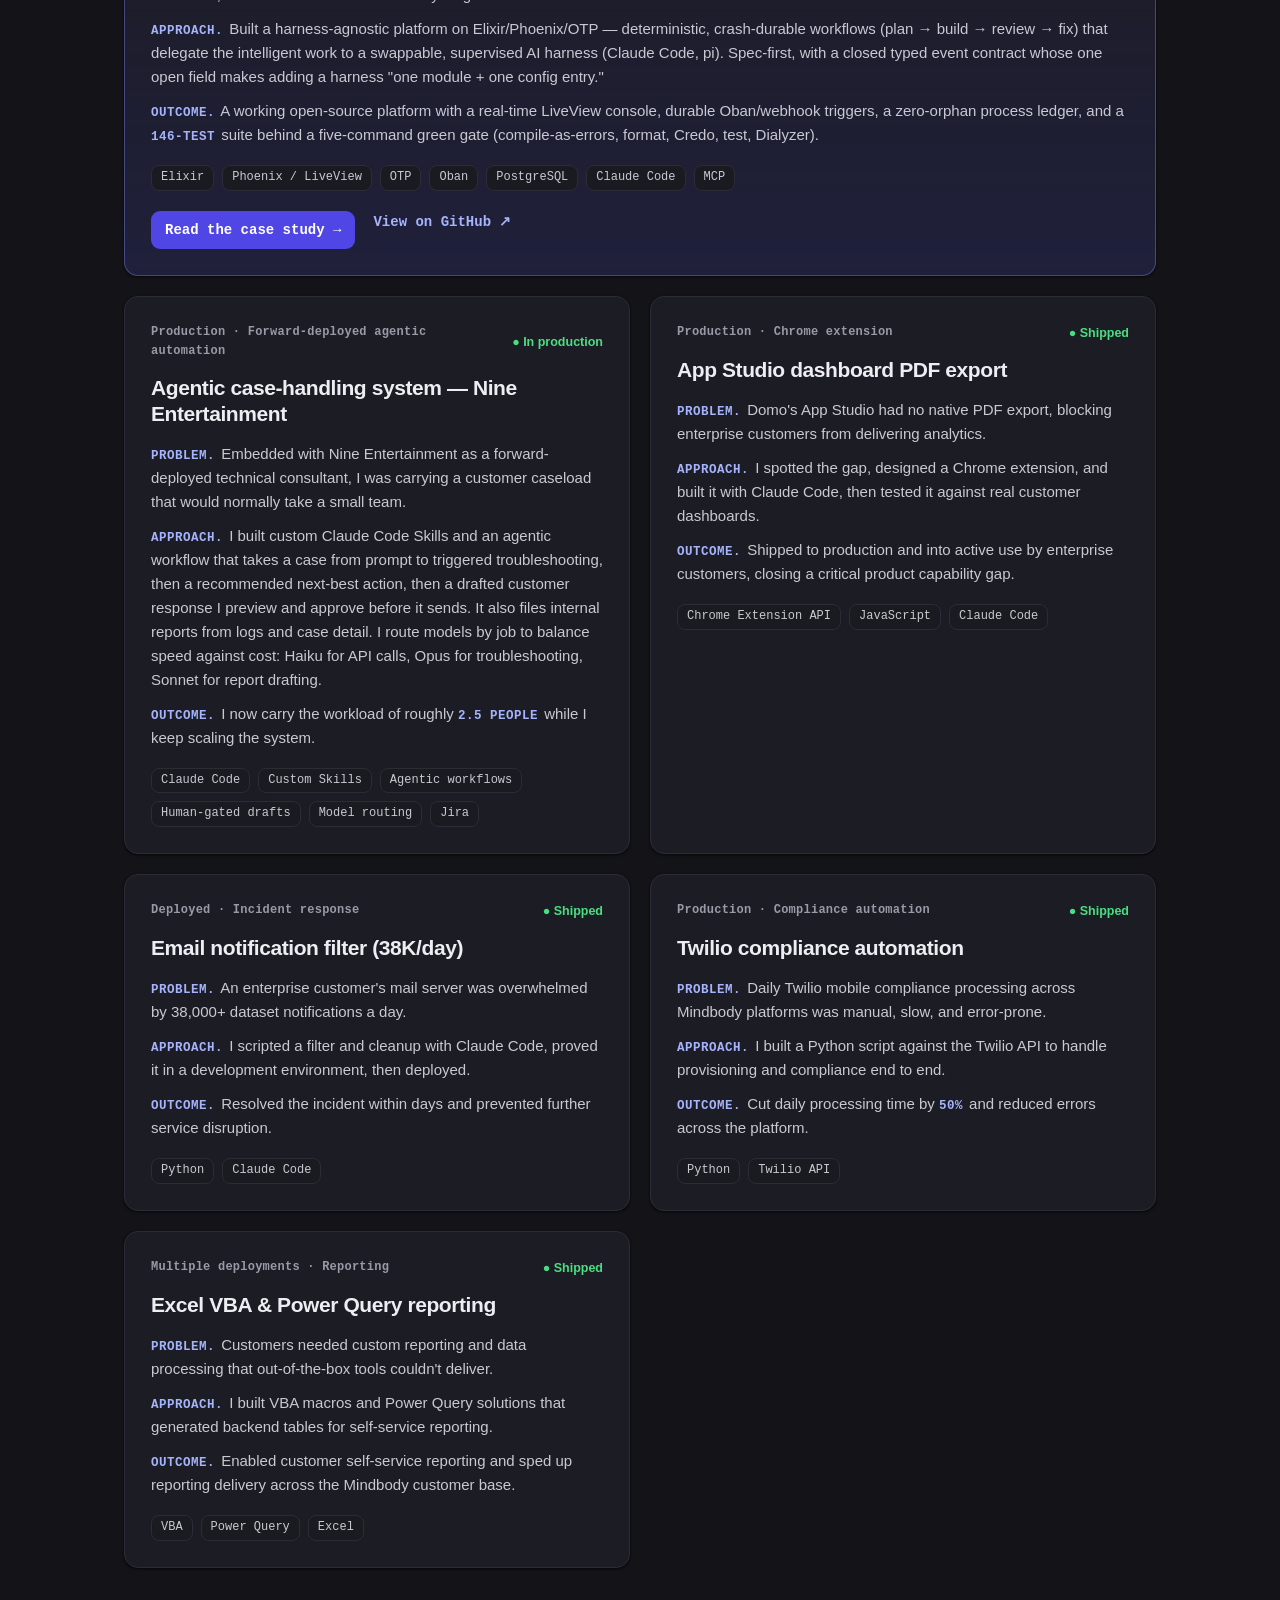
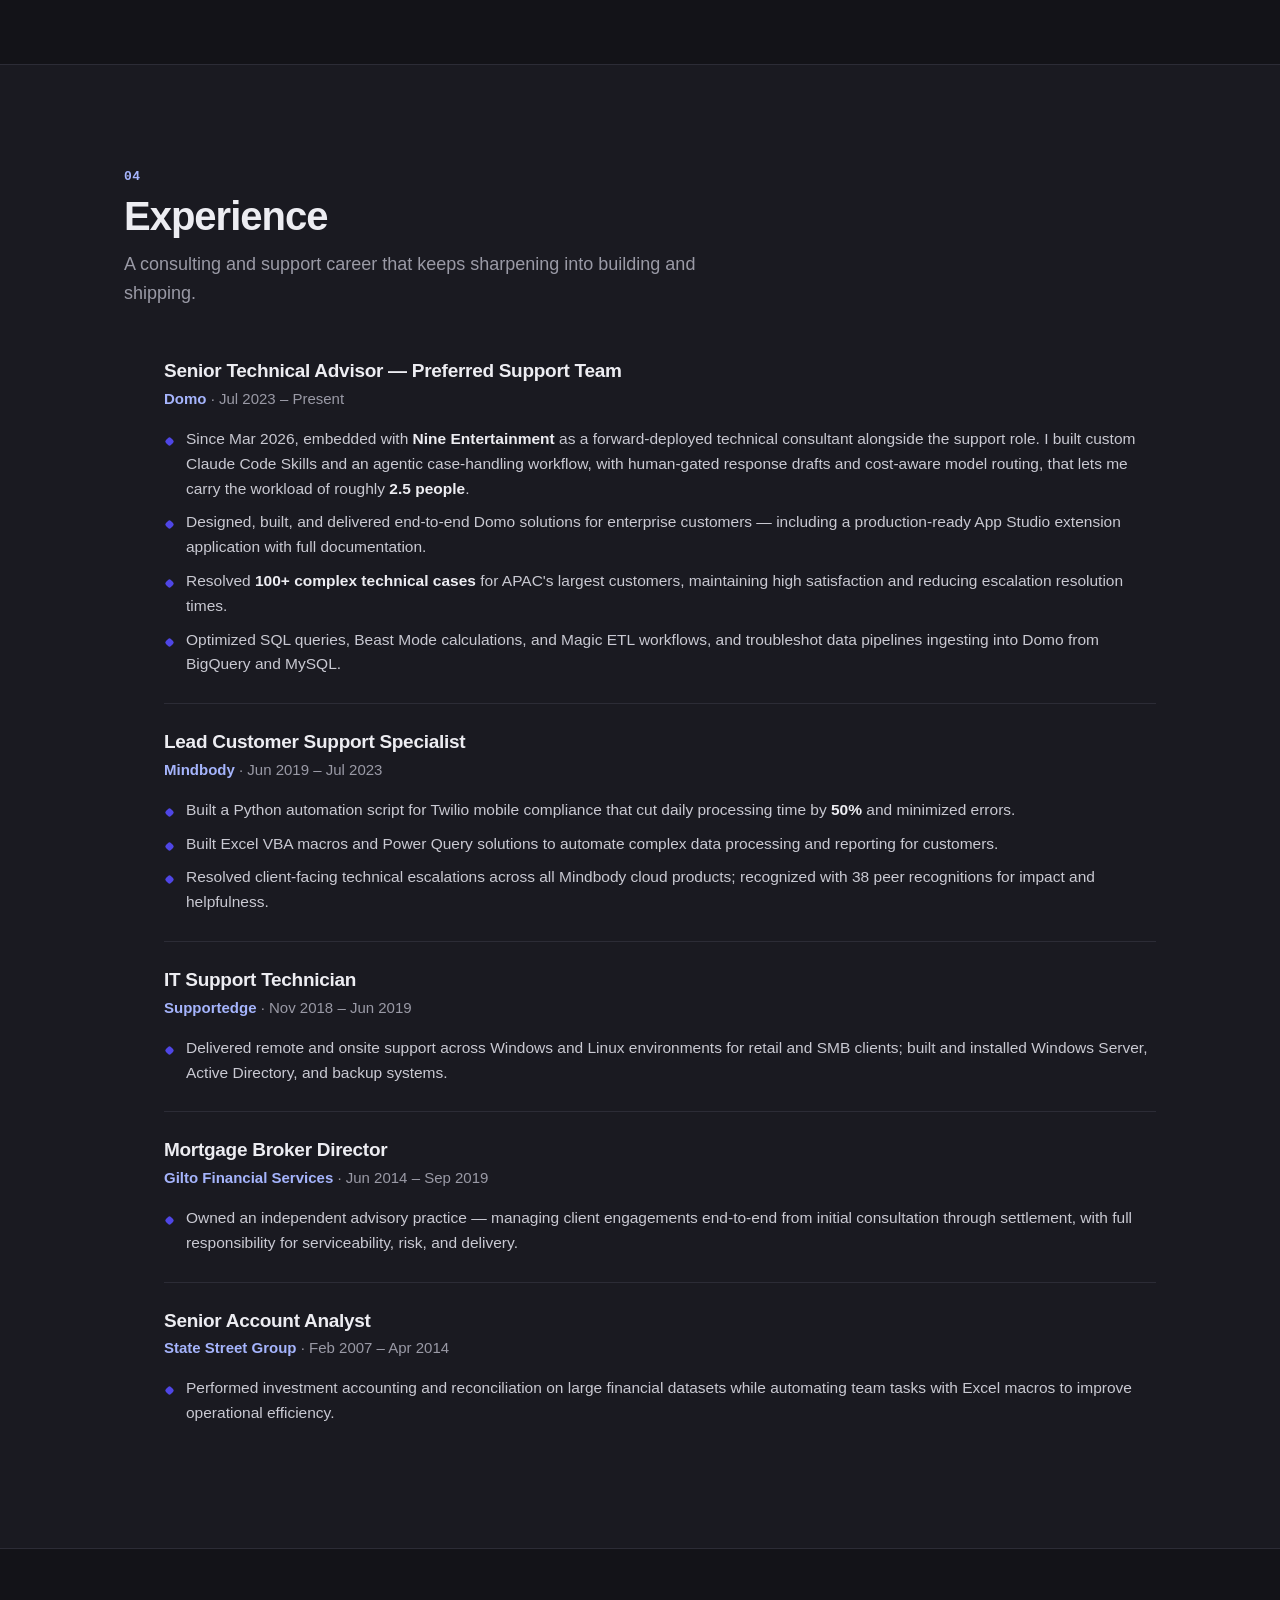
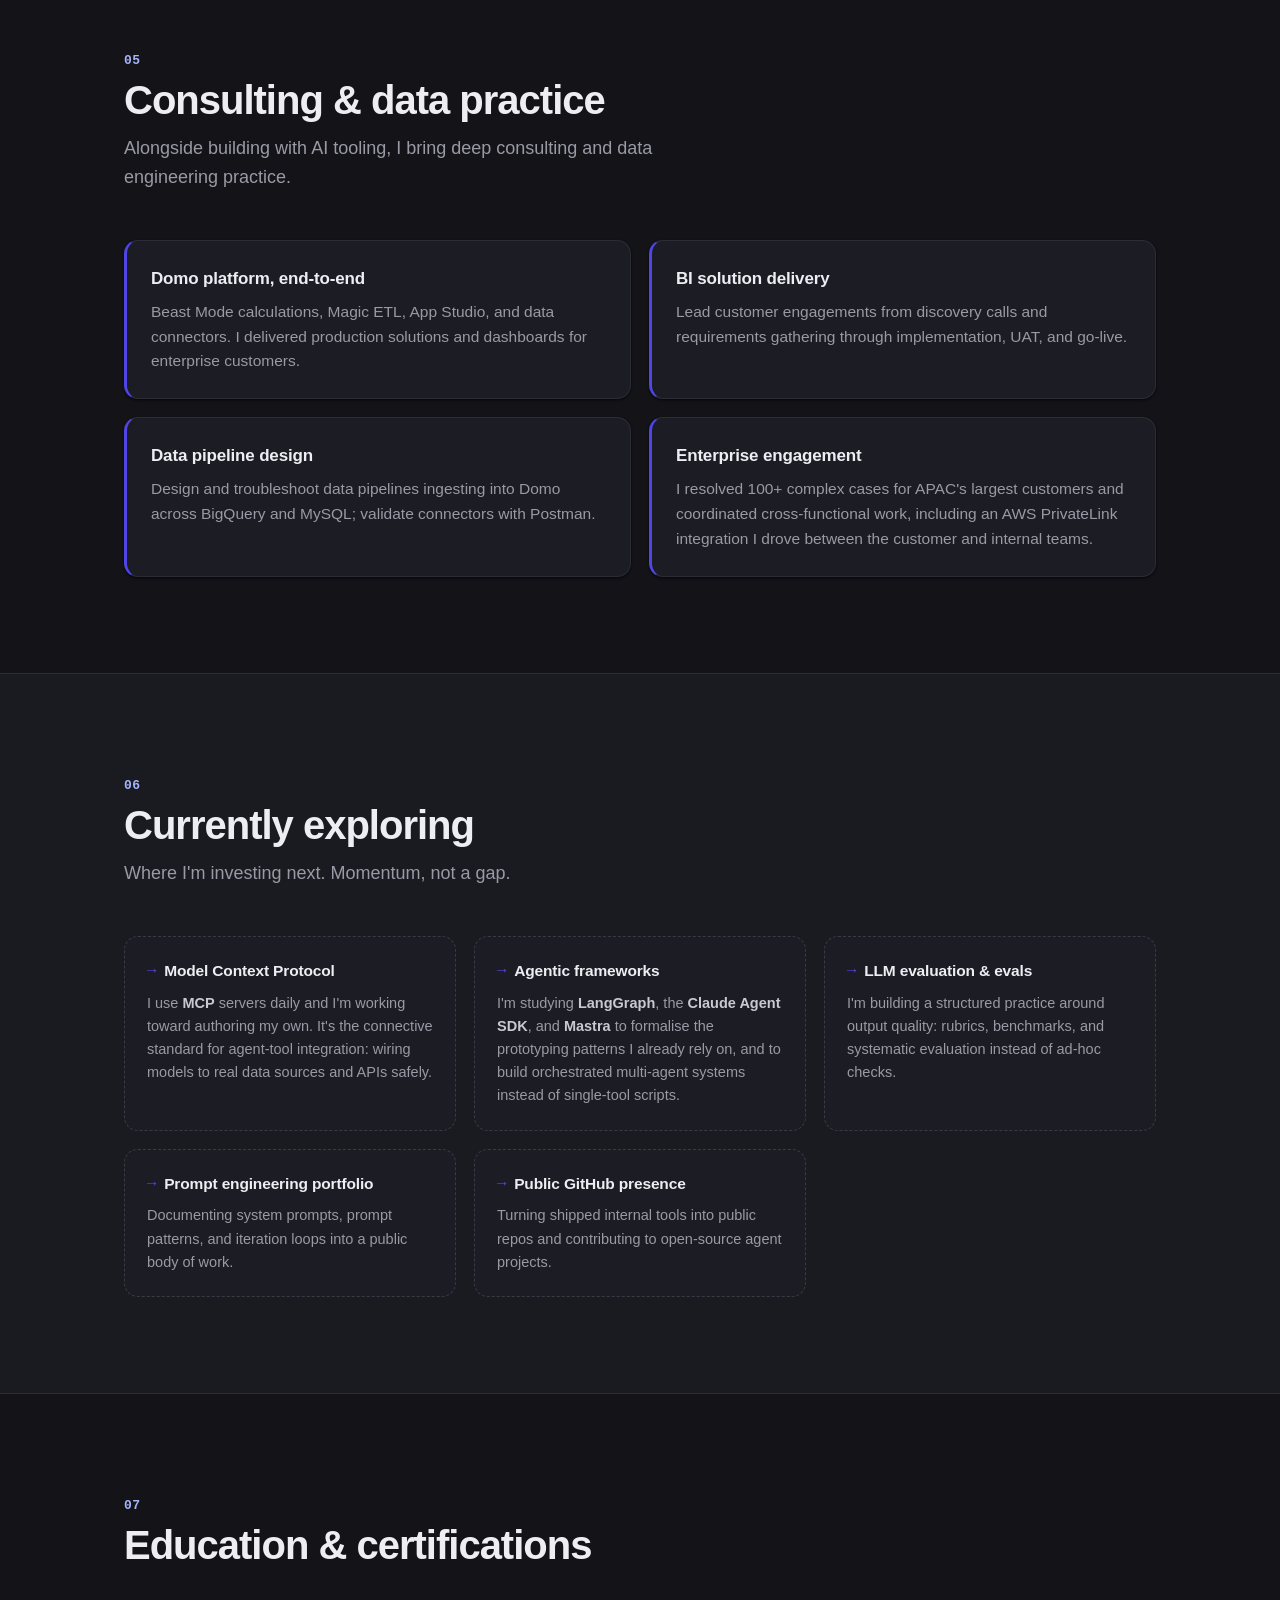
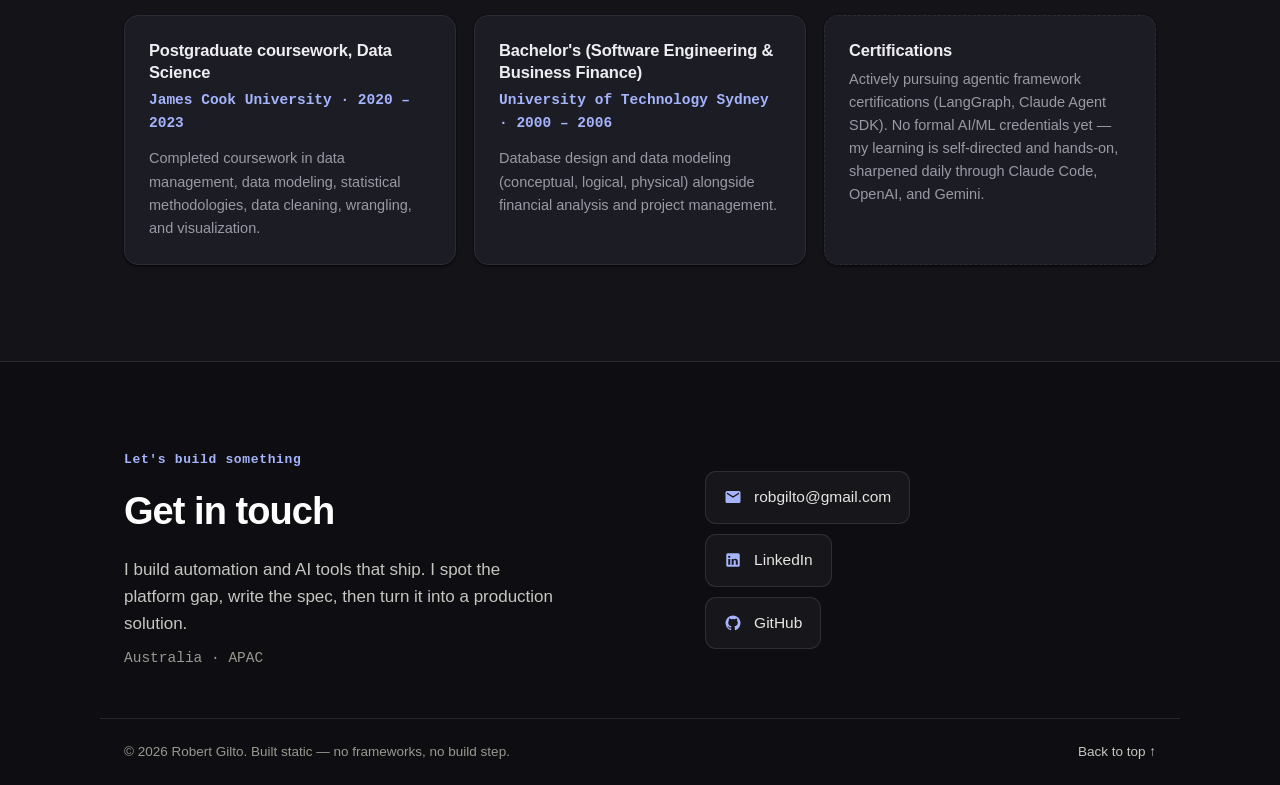
==== commit ec9b5249: "content: add forward-deployed agentic role (Nine Entertainment) - New 'Selected work' card: agentic " ====
--- a/index.html
+++ b/index.html
@@ -33,7 +33,7 @@
   <meta name="twitter:description" content="I build automation and AI tools spec-first with Claude Code: Python, SQL, and LLM workflows. Australia / APAC." />
   <meta name="twitter:image" content="https://robgilto.github.io/assets/og-card-dark.png" />
 
-  <link rel="stylesheet" href="styles.css" />
+  <link rel="stylesheet" href="styles.css?v=20260624-darkmode" />
 
   <!-- JSON-LD Person schema -->
   <script type="application/ld+json">
@@ -311,6 +311,25 @@
 
           <article class="project-card">
             <div class="project-card-top">
+              <span class="project-kicker">Production · Forward-deployed agentic automation</span>
+              <span class="project-status" aria-label="Status: in production">● In production</span>
+            </div>
+            <h3 class="project-title">Agentic case-handling system — Nine Entertainment</h3>
+            <p class="project-problem"><strong>Problem.</strong> Embedded with Nine Entertainment as a forward-deployed technical consultant, I was carrying a customer caseload that would normally take a small team.</p>
+            <p class="project-approach"><strong>Approach.</strong> I built custom Claude Code Skills and an agentic workflow that takes a case from prompt to triggered troubleshooting, then a recommended next-best action, then a drafted customer response I preview and approve before it sends. It also files internal reports from logs and case detail. I route models by job to balance speed against cost: Haiku for API calls, Opus for troubleshooting, Sonnet for report drafting.</p>
+            <p class="project-outcome"><strong>Outcome.</strong> I now carry the workload of roughly <strong>2.5 people</strong> while I keep scaling the system.</p>
+            <ul class="chips chips-sm">
+              <li class="chip">Claude Code</li>
+              <li class="chip">Custom Skills</li>
+              <li class="chip">Agentic workflows</li>
+              <li class="chip">Human-gated drafts</li>
+              <li class="chip">Model routing</li>
+              <li class="chip">Jira</li>
+            </ul>
+          </article>
+
+          <article class="project-card">
+            <div class="project-card-top">
               <span class="project-kicker">Production · Chrome extension</span>
               <span class="project-status" aria-label="Status: shipped">● Shipped</span>
             </div>
@@ -390,6 +409,7 @@
               <p class="role-meta"><span class="role-org">Domo</span> · Jul 2023 – Present</p>
             </div>
             <ul class="role-bullets">
+              <li>Since Mar 2026, embedded with <strong>Nine Entertainment</strong> as a forward-deployed technical consultant alongside the support role. I built custom Claude Code Skills and an agentic case-handling workflow, with human-gated response drafts and cost-aware model routing, that lets me carry the workload of roughly <strong>2.5 people</strong>.</li>
               <li>Designed, built, and delivered end-to-end Domo solutions for enterprise customers — including a production-ready App Studio extension application with full documentation.</li>
               <li>Resolved <strong>100+ complex technical cases</strong> for APAC's largest customers, maintaining high satisfaction and reducing escalation resolution times.</li>
               <li>Optimized SQL queries, Beast Mode calculations, and Magic ETL workflows, and troubleshot data pipelines ingesting into Domo from BigQuery and MySQL.</li>
@@ -576,6 +596,6 @@
     </div>
   </footer>
 
-  <script src="main.js" defer></script>
+  <script src="main.js?v=20260624-darkmode" defer></script>
 </body>
 </html>
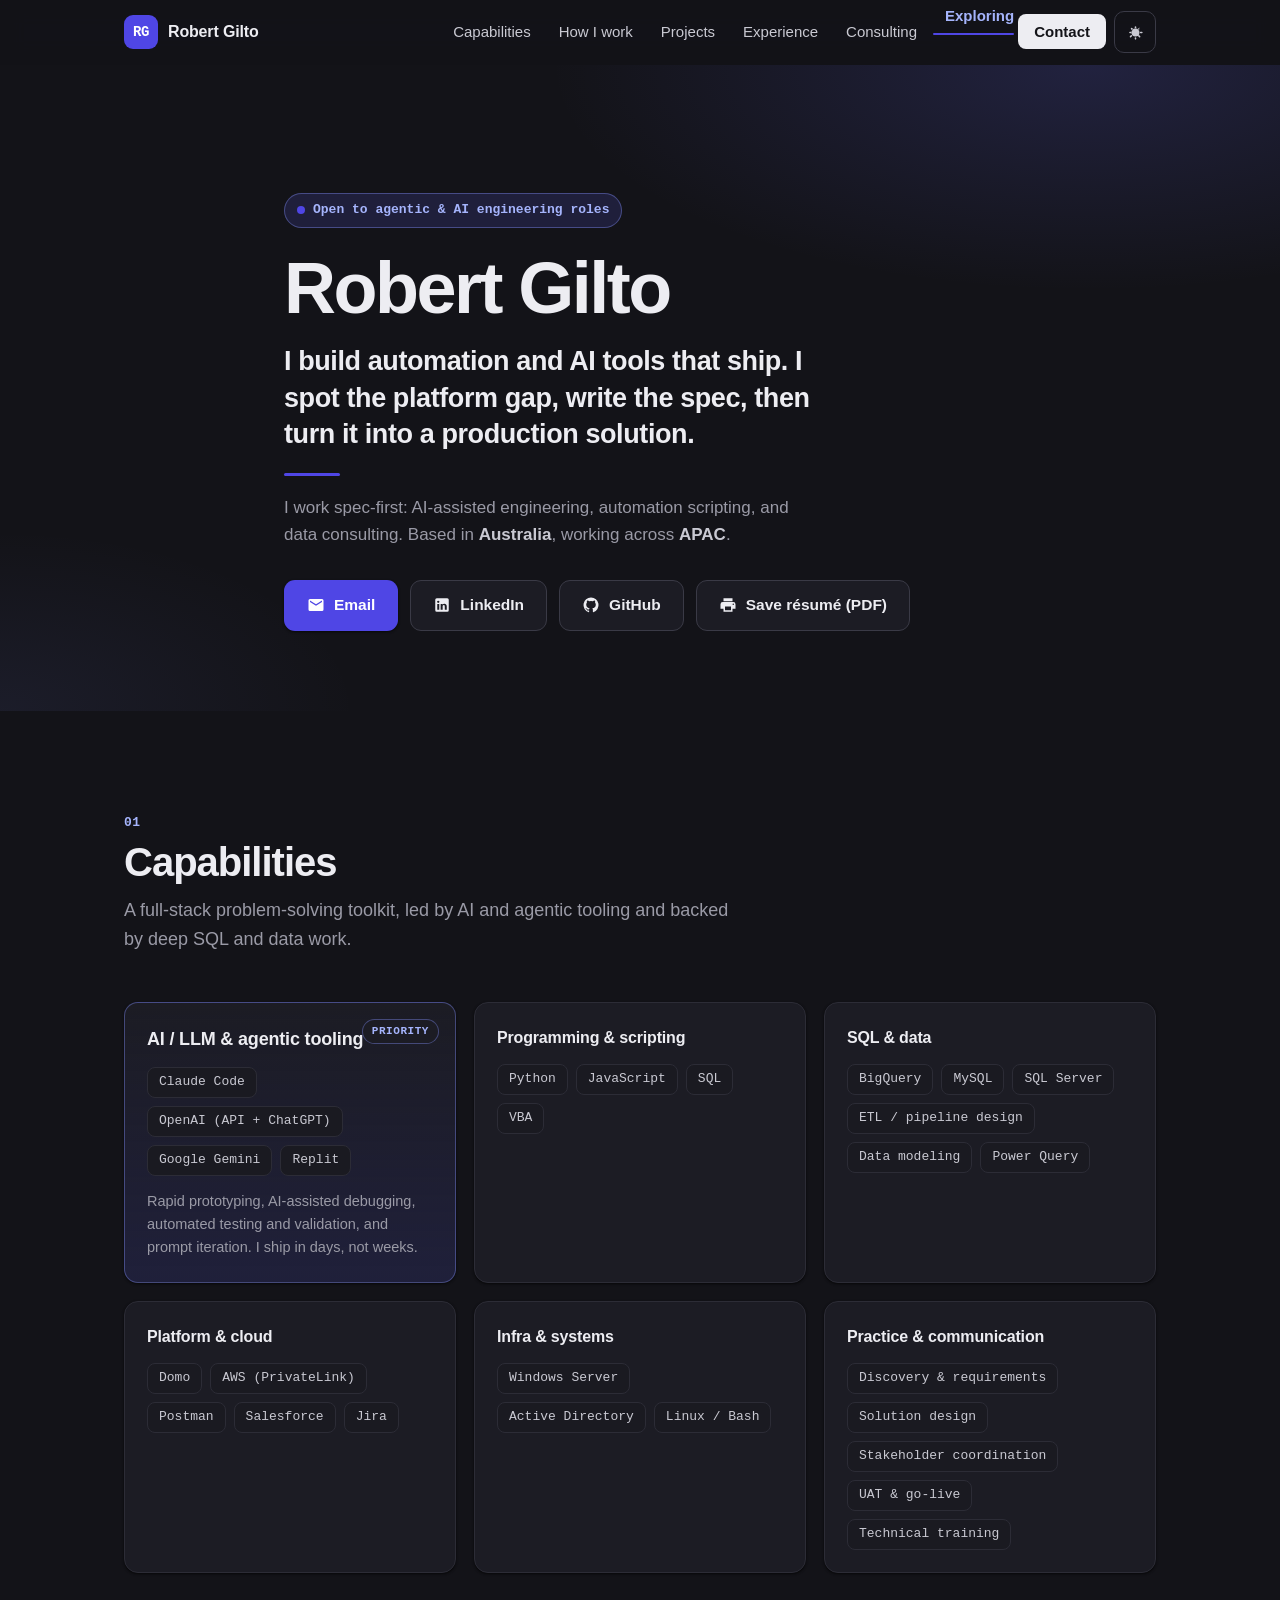
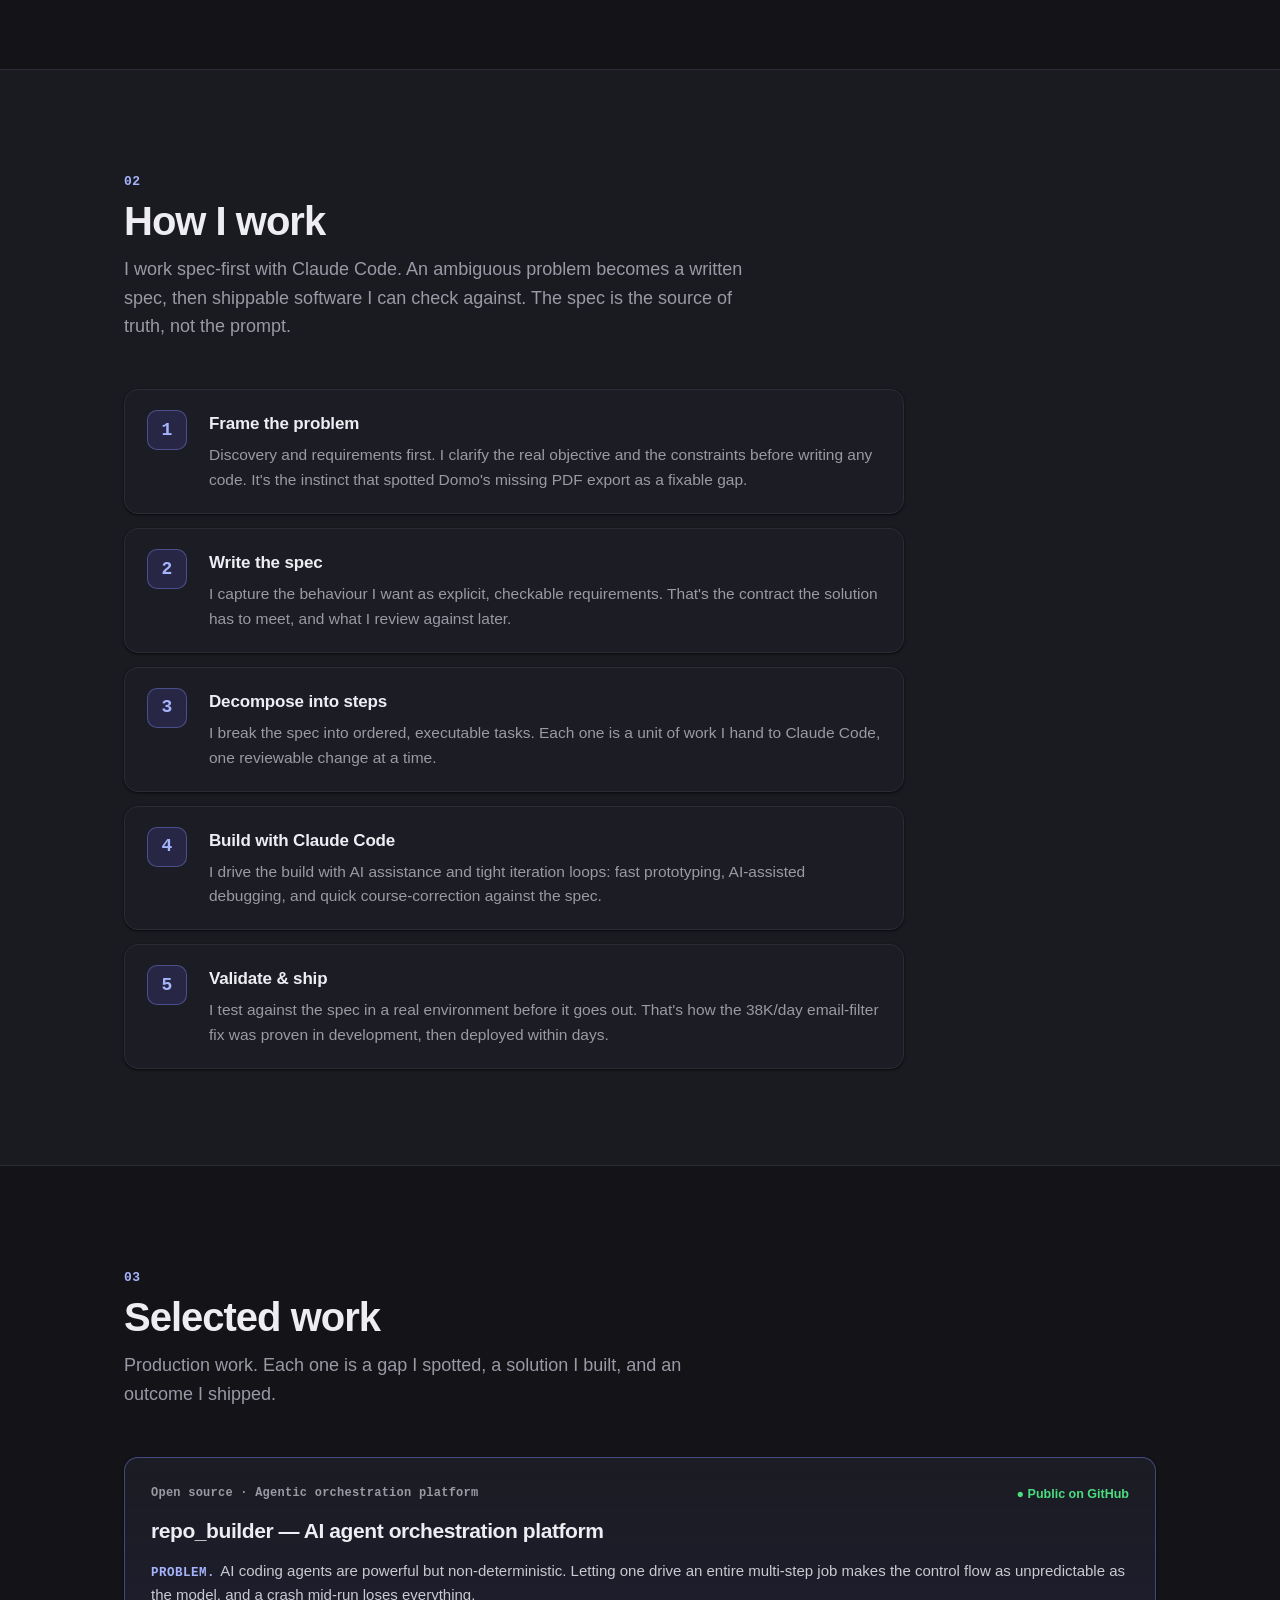
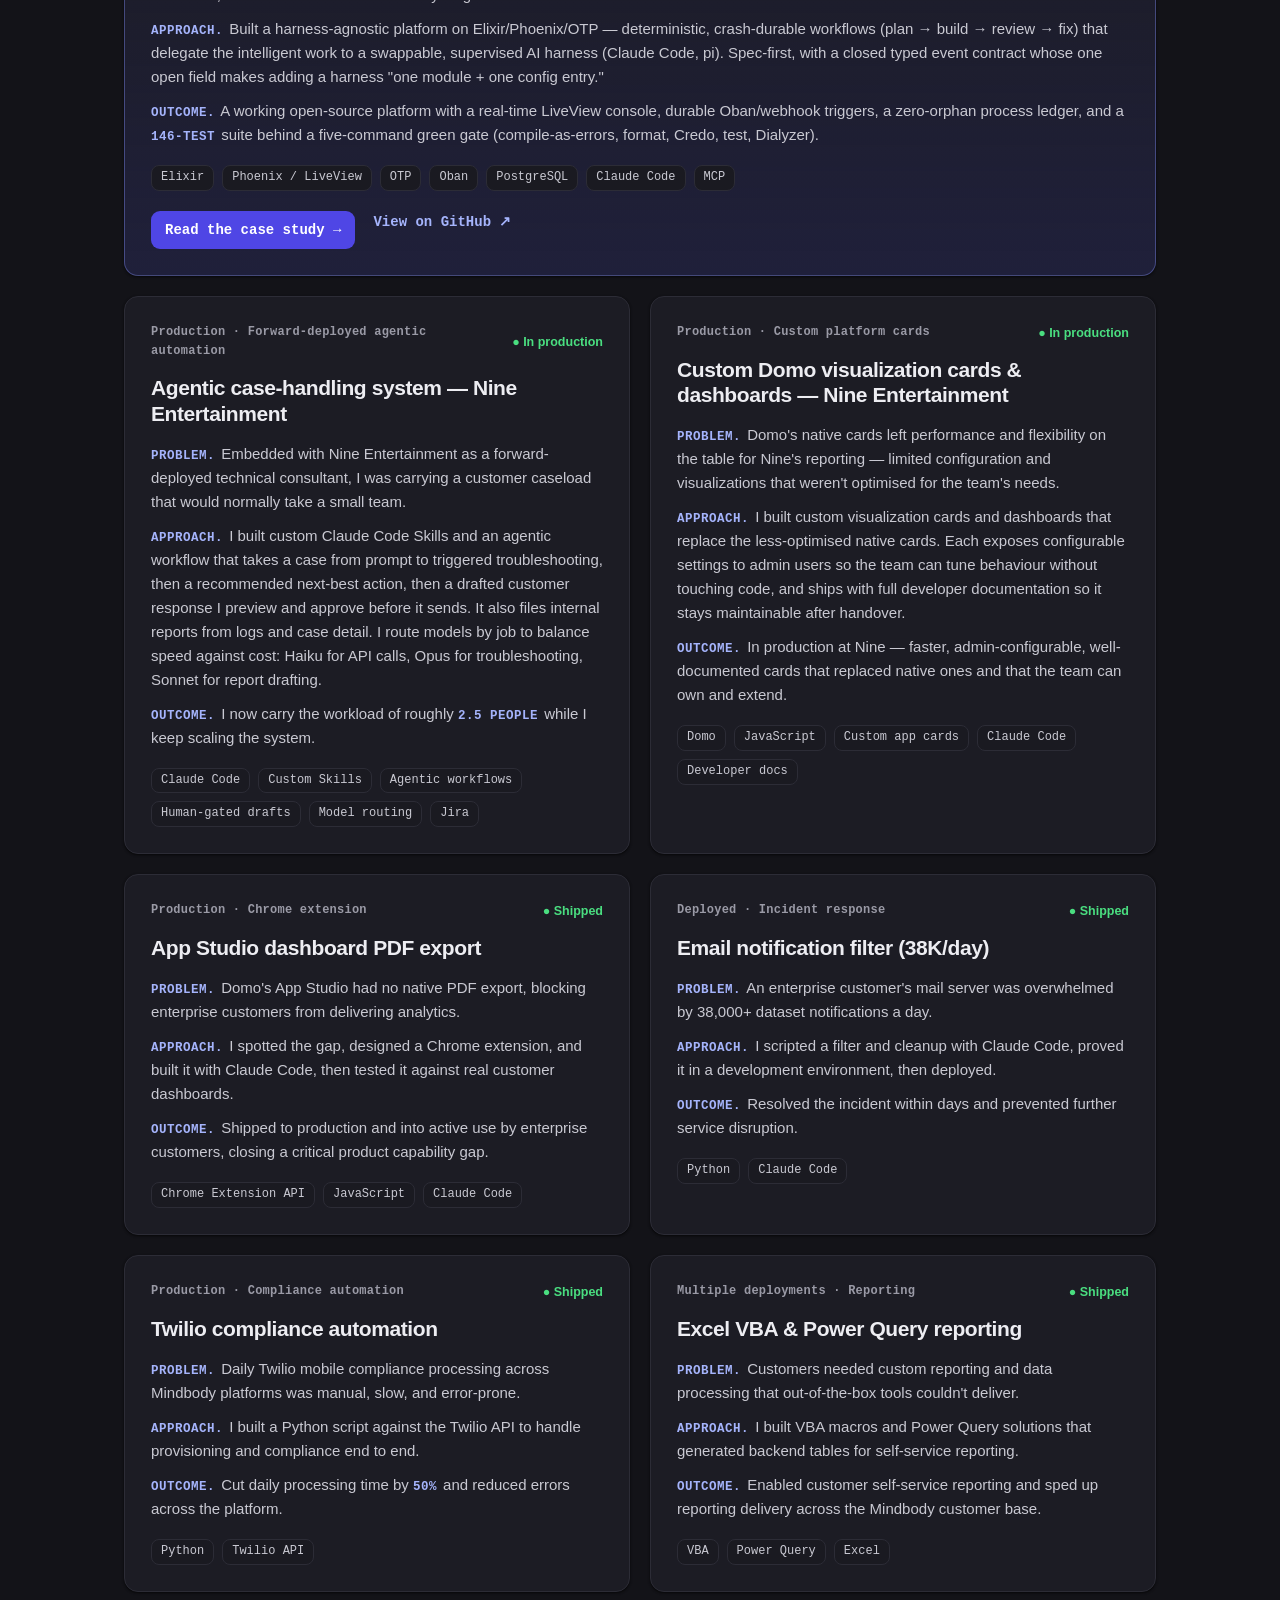
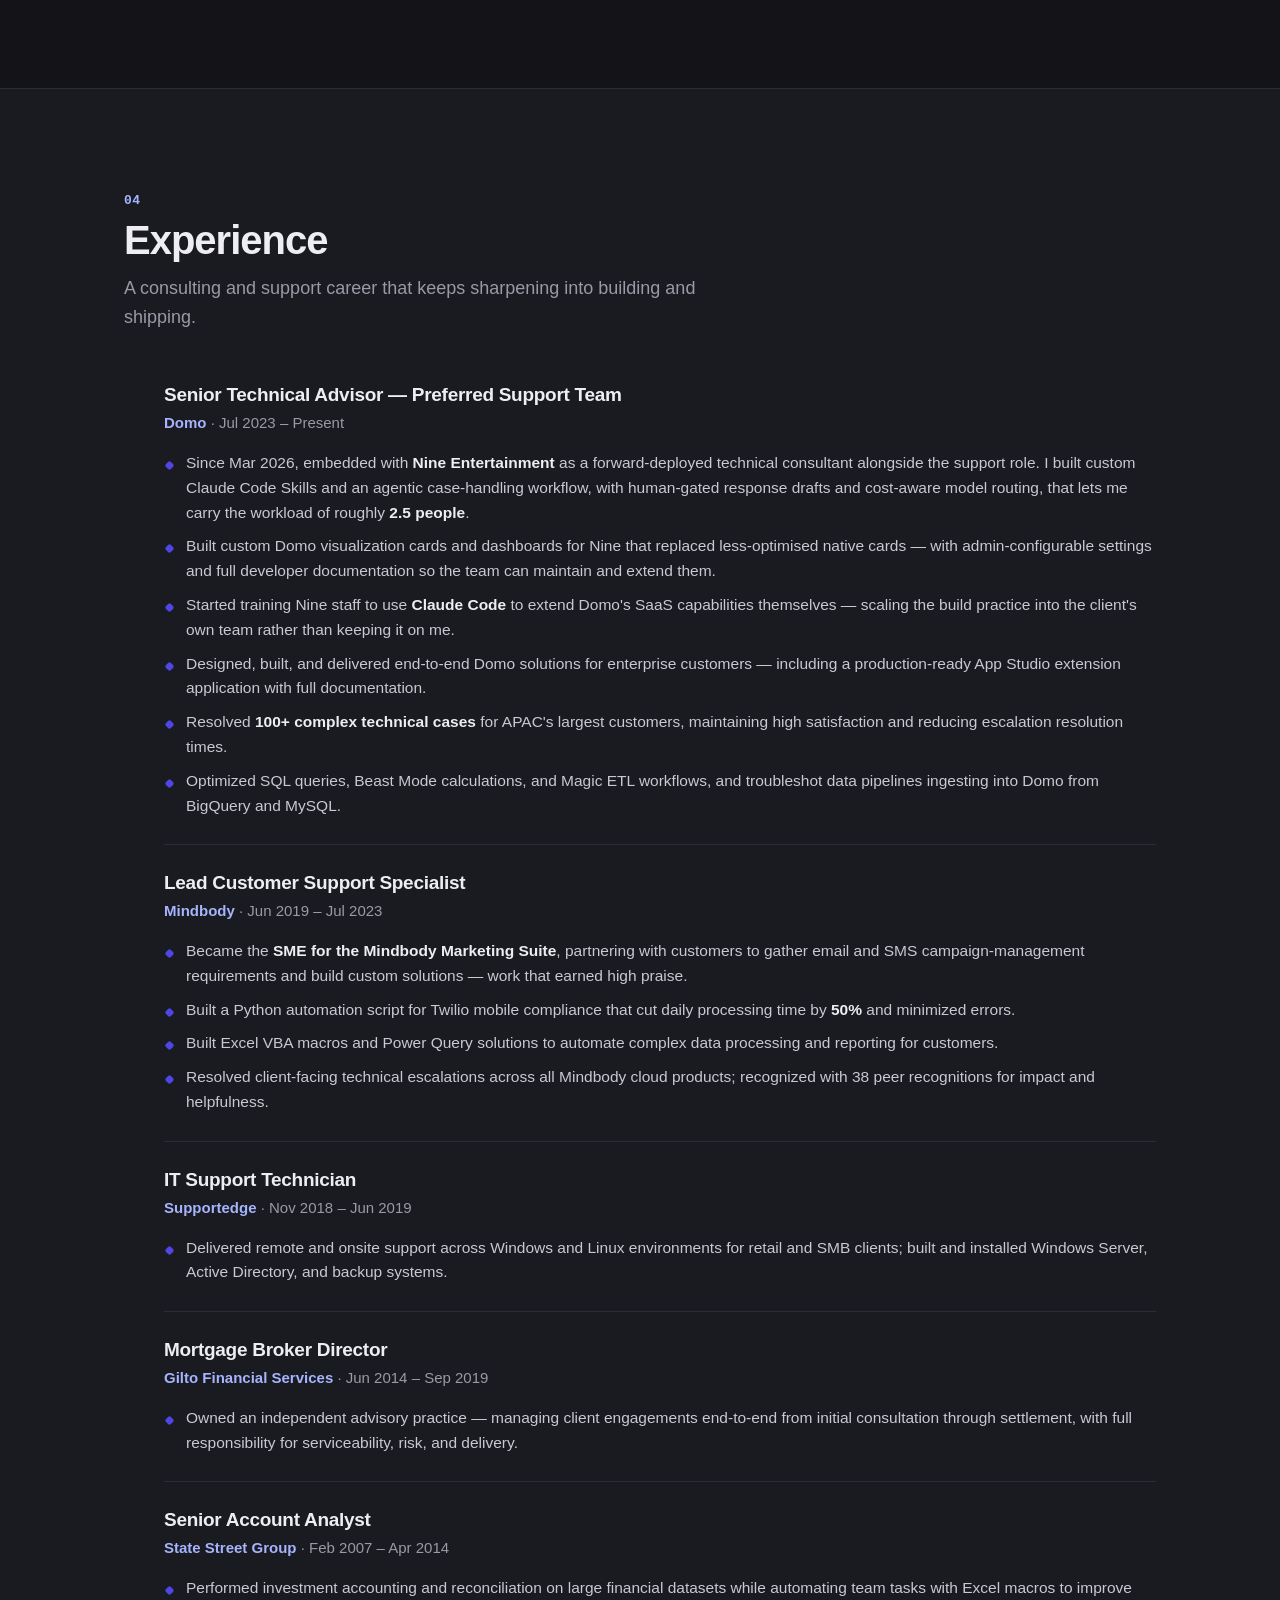
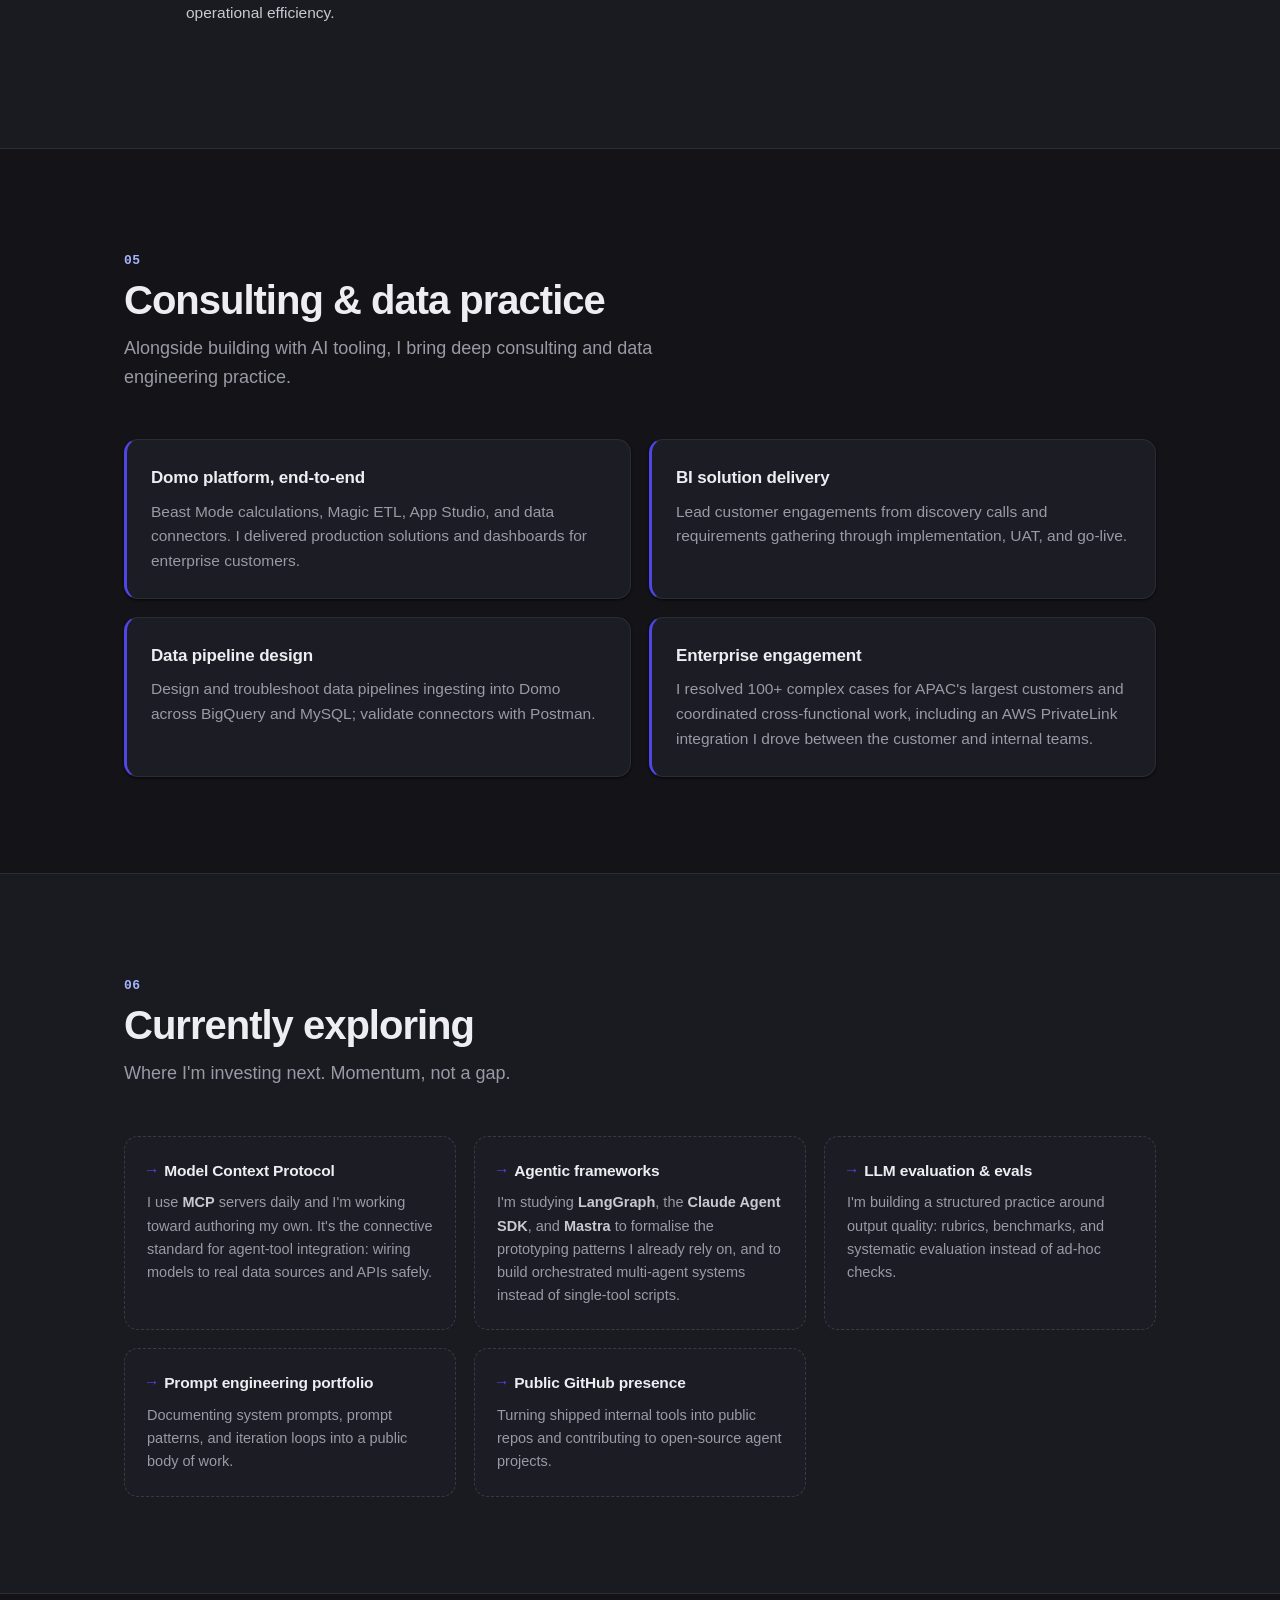
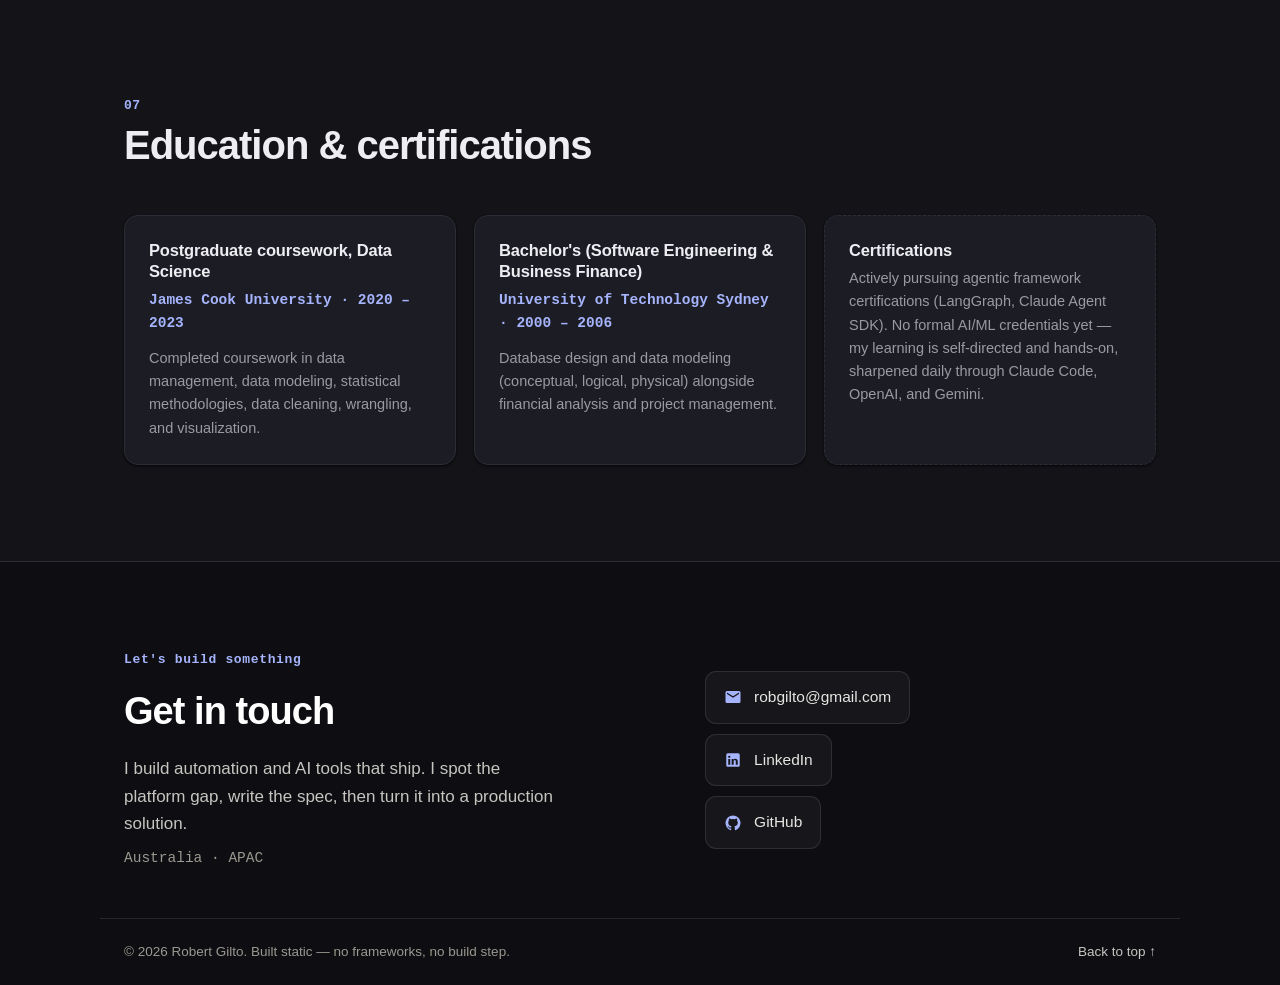
==== commit b52e2770: "feat: print-to-PDF yields curated 2-page résumé with sidebar band Printing/saving the site as PDF no" ====
--- a/index.html
+++ b/index.html
@@ -33,7 +33,7 @@
   <meta name="twitter:description" content="I build automation and AI tools spec-first with Claude Code: Python, SQL, and LLM workflows. Australia / APAC." />
   <meta name="twitter:image" content="https://robgilto.github.io/assets/og-card-dark.png" />
 
-  <link rel="stylesheet" href="styles.css?v=20260624-darkmode" />
+  <link rel="stylesheet" href="styles.css?v=20260626-printresume" />
 
   <!-- JSON-LD Person schema -->
   <script type="application/ld+json">
@@ -144,6 +144,10 @@
             <svg class="icon" viewBox="0 0 24 24" aria-hidden="true" focusable="false"><path fill="currentColor" d="M12 2A10 10 0 0 0 8.84 21.5c.5.08.66-.23.66-.5v-1.7c-2.77.6-3.36-1.34-3.36-1.34-.46-1.15-1.11-1.46-1.11-1.46-.9-.62.07-.6.07-.6 1 .07 1.53 1.03 1.53 1.03.9 1.52 2.34 1.08 2.91.83.1-.65.35-1.09.63-1.34-2.22-.25-4.55-1.11-4.55-4.94 0-1.1.39-1.99 1.03-2.69-.1-.25-.45-1.27.1-2.65 0 0 .84-.27 2.75 1.02a9.4 9.4 0 0 1 5 0c1.91-1.29 2.75-1.02 2.75-1.02.55 1.38.2 2.4.1 2.65.64.7 1.03 1.59 1.03 2.69 0 3.84-2.34 4.69-4.57 4.94.36.31.68.92.68 1.85v2.74c0 .27.16.59.67.5A10 10 0 0 0 12 2Z"/></svg>
             GitHub
           </a>
+          <button class="btn btn-ghost" type="button" onclick="window.print()">
+            <svg class="icon" viewBox="0 0 24 24" aria-hidden="true" focusable="false"><path fill="currentColor" d="M19 8H5a3 3 0 0 0-3 3v6h4v4h12v-4h4v-6a3 3 0 0 0-3-3Zm-3 11H8v-5h8v5Zm3-7a1 1 0 1 1 0-2 1 1 0 0 1 0 2Zm-1-9H6v4h12V3Z"/></svg>
+            Save résumé (PDF)
+          </button>
         </div>
       </div>
     </section>
@@ -330,6 +334,24 @@
 
           <article class="project-card">
             <div class="project-card-top">
+              <span class="project-kicker">Production · Custom platform cards</span>
+              <span class="project-status" aria-label="Status: in production">● In production</span>
+            </div>
+            <h3 class="project-title">Custom Domo visualization cards &amp; dashboards — Nine Entertainment</h3>
+            <p class="project-problem"><strong>Problem.</strong> Domo's native cards left performance and flexibility on the table for Nine's reporting — limited configuration and visualizations that weren't optimised for the team's needs.</p>
+            <p class="project-approach"><strong>Approach.</strong> I built custom visualization cards and dashboards that replace the less-optimised native cards. Each exposes configurable settings to admin users so the team can tune behaviour without touching code, and ships with full developer documentation so it stays maintainable after handover.</p>
+            <p class="project-outcome"><strong>Outcome.</strong> In production at Nine — faster, admin-configurable, well-documented cards that replaced native ones and that the team can own and extend.</p>
+            <ul class="chips chips-sm">
+              <li class="chip">Domo</li>
+              <li class="chip">JavaScript</li>
+              <li class="chip">Custom app cards</li>
+              <li class="chip">Claude Code</li>
+              <li class="chip">Developer docs</li>
+            </ul>
+          </article>
+
+          <article class="project-card">
+            <div class="project-card-top">
               <span class="project-kicker">Production · Chrome extension</span>
               <span class="project-status" aria-label="Status: shipped">● Shipped</span>
             </div>
@@ -410,6 +432,8 @@
             </div>
             <ul class="role-bullets">
               <li>Since Mar 2026, embedded with <strong>Nine Entertainment</strong> as a forward-deployed technical consultant alongside the support role. I built custom Claude Code Skills and an agentic case-handling workflow, with human-gated response drafts and cost-aware model routing, that lets me carry the workload of roughly <strong>2.5 people</strong>.</li>
+              <li>Built custom Domo visualization cards and dashboards for Nine that replaced less-optimised native cards — with admin-configurable settings and full developer documentation so the team can maintain and extend them.</li>
+              <li>Started training Nine staff to use <strong>Claude Code</strong> to extend Domo's SaaS capabilities themselves — scaling the build practice into the client's own team rather than keeping it on me.</li>
               <li>Designed, built, and delivered end-to-end Domo solutions for enterprise customers — including a production-ready App Studio extension application with full documentation.</li>
               <li>Resolved <strong>100+ complex technical cases</strong> for APAC's largest customers, maintaining high satisfaction and reducing escalation resolution times.</li>
               <li>Optimized SQL queries, Beast Mode calculations, and Magic ETL workflows, and troubleshot data pipelines ingesting into Domo from BigQuery and MySQL.</li>
@@ -422,6 +446,7 @@
               <p class="role-meta"><span class="role-org">Mindbody</span> · Jun 2019 – Jul 2023</p>
             </div>
             <ul class="role-bullets">
+              <li>Became the <strong>SME for the Mindbody Marketing Suite</strong>, partnering with customers to gather email and SMS campaign-management requirements and build custom solutions — work that earned high praise.</li>
               <li>Built a Python automation script for Twilio mobile compliance that cut daily processing time by <strong>50%</strong> and minimized errors.</li>
               <li>Built Excel VBA macros and Power Query solutions to automate complex data processing and reporting for customers.</li>
               <li>Resolved client-facing technical escalations across all Mindbody cloud products; recognized with 38 peer recognitions for impact and helpfulness.</li>
@@ -596,6 +621,157 @@
     </div>
   </footer>
 
+  <!-- PRINT-ONLY 2-PAGE RÉSUMÉ — hidden on screen, shown only when printing/saving as PDF -->
+  <img id="pr-band" src="assets/resume-band.png" alt="" aria-hidden="true" />
+  <div id="print-resume" aria-hidden="true">
+    <div class="pr-head">
+      <div class="pr-name">Robert Gilto</div>
+      <div class="pr-title">AI-Assisted Engineering &amp; Automation · Data Consultant</div>
+      <div class="pr-contact">
+        <span>robgilto@gmail.com</span>
+        <span>+61 439 222 211</span>
+        <span>Australia / APAC</span>
+        <span><a href="https://robgilto.github.io/">robgilto.github.io</a></span>
+        <span><a href="https://github.com/RobGilto">github.com/RobGilto</a></span>
+        <span><a href="https://www.linkedin.com/in/robert-gilto-331312171">LinkedIn</a></span>
+      </div>
+    </div>
+
+    <p class="pr-summary">
+      I build automation and AI tools that ship. I spot the platform gap, write the spec, then turn it
+      into a production solution. I work spec-first with Claude Code: an ambiguous problem becomes a written
+      spec, then shippable software I check against. <strong>100+ enterprise cases resolved, production automation
+      shipped, and a public open-source agent platform behind a 146-test gate.</strong>
+    </p>
+
+    <h2>Core skills</h2>
+    <dl class="pr-skills">
+      <dt>AI / agentic</dt>
+      <dd>Claude Code (custom Skills, slash commands, subagents), OpenAI (API + ChatGPT), Google Gemini, MCP servers, agentic workflows, model routing, prompt iteration, spec-driven development</dd>
+      <dt>Languages</dt>
+      <dd>Python, JavaScript, SQL, Elixir, VBA, Bash</dd>
+      <dt>Data</dt>
+      <dd>BigQuery, MySQL, SQL Server, ETL / pipeline design, data modeling, Power Query, Domo (Beast Mode, Magic ETL, App Studio)</dd>
+      <dt>Platform / infra</dt>
+      <dd>AWS (PrivateLink), Postman, Phoenix / LiveView, PostgreSQL, Oban, Salesforce, Jira, Windows Server, Active Directory, Linux</dd>
+      <dt>Practice</dt>
+      <dd>Discovery &amp; requirements, solution design, stakeholder coordination, UAT &amp; go-live, technical training</dd>
+    </dl>
+
+    <h2>Selected work</h2>
+
+    <div class="pr-entry">
+      <div class="pr-entry-head">
+        <span class="pr-role">repo_builder — AI agent orchestration platform</span>
+        <span class="pr-dates">Open source · Public on GitHub</span>
+      </div>
+      <ul>
+        <li>Built a harness-agnostic platform on Elixir/Phoenix/OTP for deterministic, crash-durable agent workflows (plan, build, review, fix) that delegate the model work to a swappable, supervised AI harness (Claude Code, pi).</li>
+        <li>Shipped a real-time LiveView console, durable Oban/webhook triggers, and a zero-orphan process ledger, behind a <strong>146-test</strong> suite and a five-command green gate (compile-as-errors, format, Credo, test, Dialyzer).</li>
+      </ul>
+      <div class="pr-tags">Elixir · Phoenix / LiveView · OTP · Oban · PostgreSQL · Claude Code · MCP</div>
+    </div>
+
+    <div class="pr-entry">
+      <div class="pr-entry-head">
+        <span class="pr-role">Agentic case-handling system — Nine Entertainment</span>
+        <span class="pr-dates">Production · Forward-deployed</span>
+      </div>
+      <ul>
+        <li>Authored custom Claude Code <strong>Skills, slash commands, and subagents</strong>, composed into an agentic workflow that takes a case from prompt to triggered troubleshooting, to a recommended next-best action, to a drafted customer response I preview and approve before it sends.</li>
+        <li>Routed models by job to balance speed against cost (Haiku for API calls, Opus for troubleshooting, Sonnet for drafting). I now carry the workload of roughly <strong>2.5 people</strong> while I keep scaling the system.</li>
+      </ul>
+      <div class="pr-tags">Claude Code · Custom Skills · Agentic workflows · Human-gated drafts · Model routing</div>
+    </div>
+
+    <div class="pr-entry">
+      <div class="pr-entry-head">
+        <span class="pr-role">Domo platform extensions — Nine Entertainment</span>
+        <span class="pr-dates">Production · Shipped</span>
+      </div>
+      <ul>
+        <li>Spotted that Domo's App Studio had no native PDF export, designed a Chrome extension, built it with Claude Code, tested it against real customer dashboards, and shipped it into active enterprise use.</li>
+        <li>Built custom visualization cards and dashboards that replace less-optimised native cards — with <strong>admin-configurable settings</strong> and full developer documentation so the team can maintain and extend them after handover.</li>
+      </ul>
+      <div class="pr-tags">Chrome Extension API · JavaScript · Custom app cards · Claude Code · Developer docs</div>
+    </div>
+
+    <div class="pr-entry">
+      <div class="pr-entry-head">
+        <span class="pr-role">Email notification filter (38K/day) &amp; Twilio compliance automation</span>
+        <span class="pr-dates">Deployed · Shipped</span>
+      </div>
+      <ul>
+        <li>Scripted a Python filter and cleanup for an enterprise mail server buried under <strong>38,000+</strong> dataset notifications a day, proved it in development, and deployed within days.</li>
+        <li>Built a Python automation against the Twilio API for mobile compliance across Mindbody platforms that cut daily processing time by <strong>50%</strong> and reduced errors.</li>
+      </ul>
+      <div class="pr-tags">Python · Claude Code · Twilio API</div>
+    </div>
+
+    <h2>Experience</h2>
+
+    <div class="pr-entry">
+      <div class="pr-entry-head">
+        <span class="pr-role">Senior Technical Advisor — Preferred Support Team · <span class="pr-org">Domo</span></span>
+        <span class="pr-dates">Jul 2023 – Present</span>
+      </div>
+      <ul>
+        <li>Since Mar 2026, embedded with <strong>Nine Entertainment</strong> as a forward-deployed technical consultant, running the agentic case-handling system above alongside the support role.</li>
+        <li>Started <strong>training Nine staff to use Claude Code</strong> to extend Domo's SaaS capabilities themselves — scaling the build practice into the client's own team.</li>
+        <li>Designed, built, and delivered end-to-end Domo solutions for enterprise customers, including production App Studio extensions and custom cards with full documentation.</li>
+        <li>Resolved <strong>100+ complex technical cases</strong> for APAC's largest customers, reducing escalation resolution times.</li>
+        <li>Optimized SQL, Beast Mode calculations, and Magic ETL, and troubleshot data pipelines ingesting into Domo from BigQuery and MySQL. Drove an AWS PrivateLink integration between the customer and internal teams.</li>
+      </ul>
+    </div>
+
+    <div class="pr-entry">
+      <div class="pr-entry-head">
+        <span class="pr-role">Lead Customer Support Specialist · <span class="pr-org">Mindbody</span></span>
+        <span class="pr-dates">Jun 2019 – Jul 2023</span>
+      </div>
+      <ul>
+        <li>Became the <strong>SME for the Mindbody Marketing Suite</strong> — partnering with customers to gather email and SMS campaign-management requirements and build custom solutions, earning high praise.</li>
+        <li>Built Python automation (Twilio compliance) and Excel VBA / Power Query solutions to automate complex data processing and reporting for customers.</li>
+        <li>Resolved client-facing technical escalations across all Mindbody cloud products; earned 38 peer recognitions for impact and helpfulness.</li>
+      </ul>
+    </div>
+
+    <div class="pr-entry">
+      <div class="pr-entry-head">
+        <span class="pr-role">IT Support Technician · <span class="pr-org">Supportedge</span></span>
+        <span class="pr-dates">Nov 2018 – Jun 2019</span>
+      </div>
+      <ul>
+        <li>Delivered remote and onsite support across Windows and Linux for retail and SMB clients; built and installed Windows Server, Active Directory, and backup systems.</li>
+      </ul>
+    </div>
+
+    <div class="pr-entry">
+      <div class="pr-entry-head">
+        <span class="pr-role">Senior Account Analyst · <span class="pr-org">State Street Group</span></span>
+        <span class="pr-dates">Feb 2007 – Apr 2014</span>
+      </div>
+      <ul>
+        <li>Performed investment accounting and reconciliation on large financial datasets, automating team tasks with Excel macros to improve operational efficiency.</li>
+      </ul>
+    </div>
+
+    <h2>Education</h2>
+    <div class="pr-two">
+      <div class="pr-entry pr-edu">
+        <span class="pr-role">Postgraduate coursework, Data Science</span>
+        <span class="pr-dates">James Cook University · 2020 – 2023</span>
+        <ul><li>Data management, data modeling, statistical methods, data cleaning, wrangling, visualization.</li></ul>
+      </div>
+      <div class="pr-entry pr-edu">
+        <span class="pr-role">BEng/BBus — Software Engineering &amp; Business Finance</span>
+        <span class="pr-dates">University of Technology Sydney · 2000 – 2006</span>
+        <ul><li>Database design and data modeling alongside financial analysis and project management.</li></ul>
+      </div>
+    </div>
+    <p class="pr-tags" style="padding-left:0; margin-top:4px;">Continuous learning: I dedicate my evenings to agentic engineering professional development — building custom Claude Code Skills, slash commands, and subagents, and pursuing agentic framework certifications (LangGraph, Claude Agent SDK). Self-directed and hands-on, sharpened daily through Claude Code, OpenAI, and Gemini.</p>
+  </div>
+
   <script src="main.js?v=20260624-darkmode" defer></script>
 </body>
 </html>
--- a/styles.css
+++ b/styles.css
@@ -750,3 +750,139 @@
   .section { padding-block: 48px; }
   .footer-bottom { flex-direction: column; align-items: flex-start; gap: 8px; }
 }
+
+/* ============================================================
+   Print / PDF — force light palette, hide site chrome, keep
+   cards intact across page breaks. Works regardless of the
+   active screen theme (dark is the default at runtime).
+   ============================================================ */
+@media print {
+  /* Force the light palette no matter what data-theme is set */
+  :root,
+  :root[data-theme="dark"],
+  :root[data-theme="light"] {
+    color-scheme: light;
+    --bg: #ffffff;
+    --bg-alt: #ffffff;
+    --surface: #ffffff;
+    --text: #1c1c20;
+    --text-soft: #2a2a30;
+    --muted: #55555f;
+    --faint: #6f6f78;
+    --border: #d9d4ca;
+    --border-strong: #c4bfb4;
+    --accent: #4f46e5;
+    --accent-text: #3730a3;
+    --accent-ink: #312e81;
+    --accent-soft: rgba(79, 70, 229, 0.08);
+    --status-ok: #15803d;
+    --header-bg: #ffffff;
+    --footer-bg: #ffffff;
+    --hero-glow-1: transparent;
+    --hero-glow-2: transparent;
+    --shadow-sm: none;
+    --shadow-md: none;
+  }
+
+  html, body {
+    background: #ffffff !important;
+    color: #1c1c20 !important;
+    font-size: 10.5pt;
+    line-height: 1.4;
+  }
+
+  /* Render accents/backgrounds faithfully */
+  * { -webkit-print-color-adjust: exact !important; print-color-adjust: exact !important; }
+
+  /* Page geometry */
+  @page { size: A4; margin: 12mm 13mm; }
+
+  /* Hide interactive site chrome */
+  .site-header,
+  .skip-link,
+  .theme-toggle,
+  .nav-toggle,
+  .primary-nav,
+  .footer-bottom a,
+  .hero::before,
+  .hero::after { display: none !important; }
+
+  /* Drop heavy decoration */
+  .hero { padding-top: 0 !important; }
+  .hero-inner::before, .section::before { display: none !important; }
+
+  /* Tighten vertical rhythm so it lands in fewer pages */
+  .section { padding-block: 16px !important; }
+  .hero { padding-block: 8px 16px !important; }
+  .site-footer { background: #ffffff !important; color: #1c1c20 !important; padding-block: 16px !important; }
+  .footer-heading, .footer-tagline, .footer-eyebrow, .footer-loc, .footer-link span { color: #1c1c20 !important; }
+
+  /* Keep logical blocks from splitting across pages */
+  .skill-card, .project-card, .role, .practice-card,
+  .edu-card, .exploring-item, .approach-step {
+    break-inside: avoid;
+    box-shadow: none !important;
+    border: 1px solid var(--border) !important;
+  }
+  .section-head, h1, h2, h3 { break-after: avoid; }
+
+  /* Surfaces flat-white for ink economy; chips keep a faint tint */
+  .skill-card, .project-card, .practice-card, .edu-card,
+  .exploring-item, .role { background: #ffffff !important; }
+  .chip { background: var(--accent-soft) !important; color: var(--accent-ink) !important; border: 1px solid var(--border) !important; }
+
+  /* Links: show as ink, not underlined indigo soup */
+  a { color: #1c1c20 !important; text-decoration: none !important; }
+  .project-link, .footer-link { color: var(--accent-text) !important; }
+
+  main { padding: 0 !important; }
+
+  /* ---- Print = the curated 2-page résumé, not the full site ----
+     Hide the entire on-screen site and render only #print-resume below. */
+  .site-header, main#main, .site-footer, .skip-link { display: none !important; }
+
+  /* Left sidebar band — real <img> (loaded eagerly), repeats on every printed page. */
+  #pr-band {
+    display: block !important;
+    position: fixed;
+    top: 0; left: 0;
+    width: 12mm; height: 100%;
+    object-fit: cover;
+    object-position: left center;
+    -webkit-print-color-adjust: exact !important;
+    print-color-adjust: exact !important;
+  }
+
+  /* The print-only 2-page résumé (content shifted right to clear the band) */
+  #print-resume { display: block !important; padding-left: 17mm; font-size: 9.7pt; line-height: 1.34; color: #1c1c20; }
+  #print-resume a { color: #3730a3 !important; text-decoration: none !important; }
+  .pr-head { border-bottom: 2px solid #1c1c20; padding-bottom: 8px; margin-bottom: 10px; }
+  .pr-name { font-size: 22pt; font-weight: 800; letter-spacing: -0.5px; line-height: 1.05; }
+  .pr-title { font-size: 10.5pt; color: #3730a3; font-weight: 600; margin-top: 2px; }
+  .pr-contact { margin-top: 6px; font-size: 8.8pt; color: #33333a; display: flex; flex-wrap: wrap; gap: 4px 14px; }
+  .pr-contact span::before { content: "•"; color: #d9d4ca; margin-right: 6px; }
+  .pr-contact span:first-child::before { content: ""; margin: 0; }
+  .pr-summary { margin: 9px 0 11px; color: #33333a; }
+  .pr-summary strong { color: #1c1c20; }
+  #print-resume h2 { font-size: 9.2pt; text-transform: uppercase; letter-spacing: 1.1px; color: #1c1c20; border-bottom: 1px solid #d9d4ca; padding-bottom: 3px; margin: 12px 0 7px; break-after: avoid; }
+  .pr-skills { display: grid; grid-template-columns: max-content 1fr; gap: 3px 10px; }
+  .pr-skills dt { font-weight: 700; color: #1c1c20; }
+  .pr-skills dd { color: #33333a; }
+  .pr-entry { margin-bottom: 8px; break-inside: avoid; }
+  .pr-entry-head { display: flex; justify-content: space-between; align-items: baseline; gap: 12px; }
+  .pr-role { font-weight: 700; font-size: 10pt; }
+  .pr-org { color: #3730a3; font-weight: 600; }
+  .pr-dates { color: #5a5a63; font-size: 8.6pt; white-space: nowrap; }
+  #print-resume ul { list-style: none; padding: 0; margin: 3px 0 0; }
+  #print-resume li { padding-left: 12px; position: relative; margin-bottom: 2.5px; color: #33333a; }
+  #print-resume li::before { content: "–"; position: absolute; left: 0; color: #3730a3; }
+  #print-resume li strong { color: #1c1c20; }
+  .pr-tags { font-size: 8.4pt; color: #5a5a63; margin-top: 2px; padding-left: 12px; }
+  .pr-two { display: grid; grid-template-columns: 1fr 1fr; gap: 0 22px; }
+  .pr-edu .pr-role { font-size: 9.5pt; }
+  .pr-edu .pr-dates { display: block; }
+}
+
+/* Print résumé and band image are hidden on screen — only appear when printing */
+#print-resume { display: none; }
+#pr-band { display: none; }
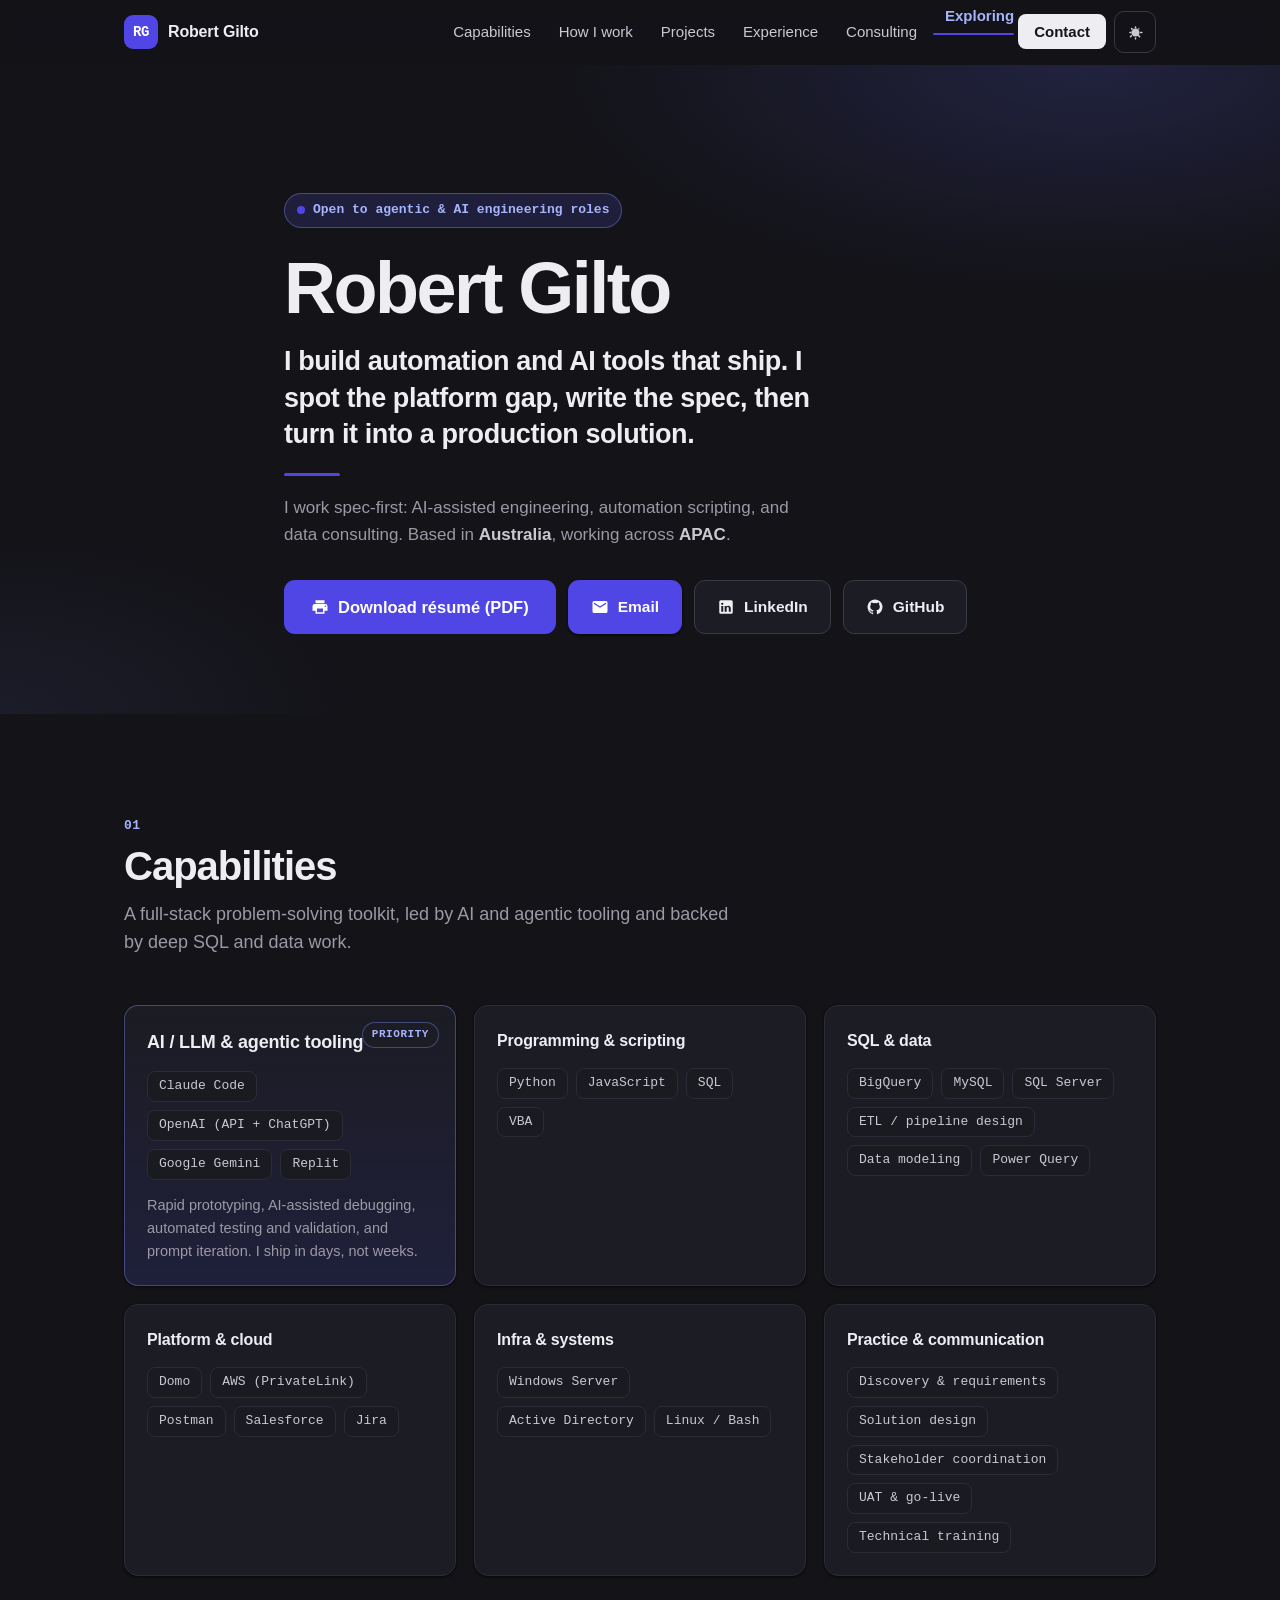
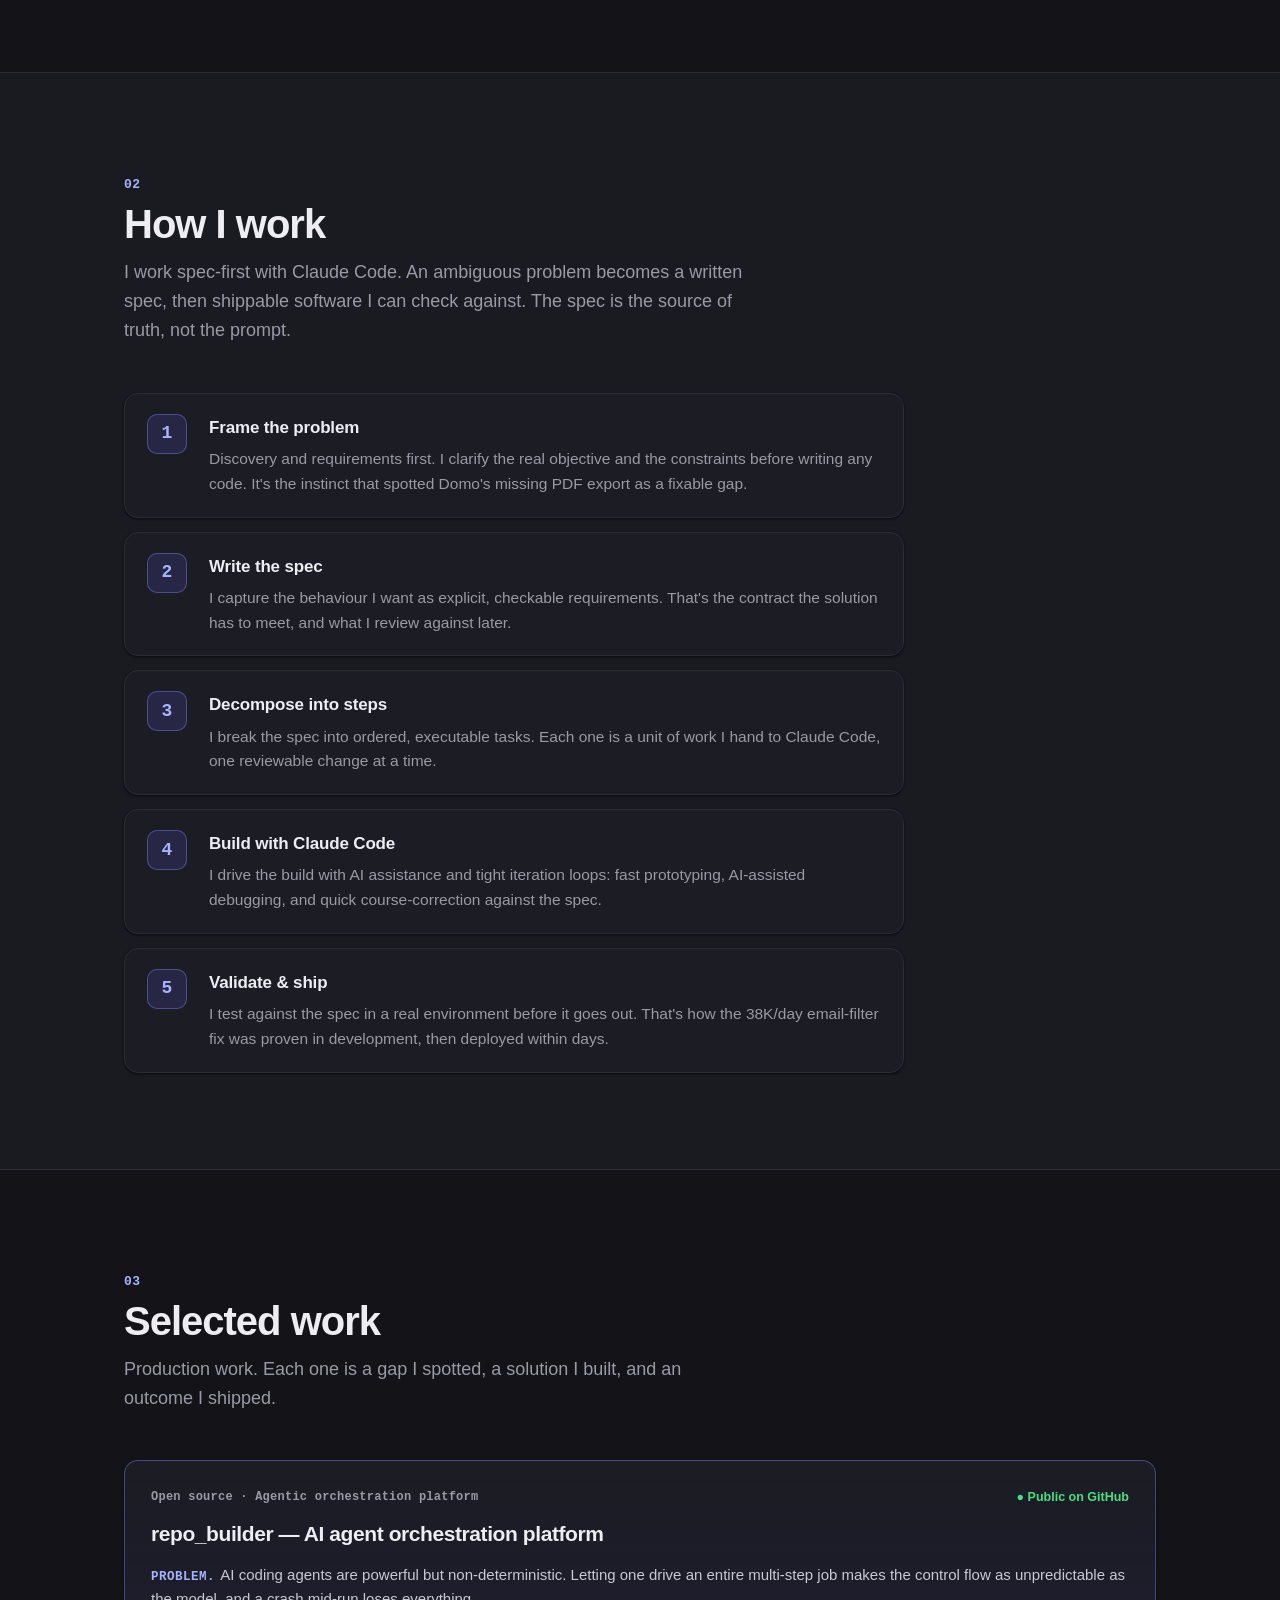
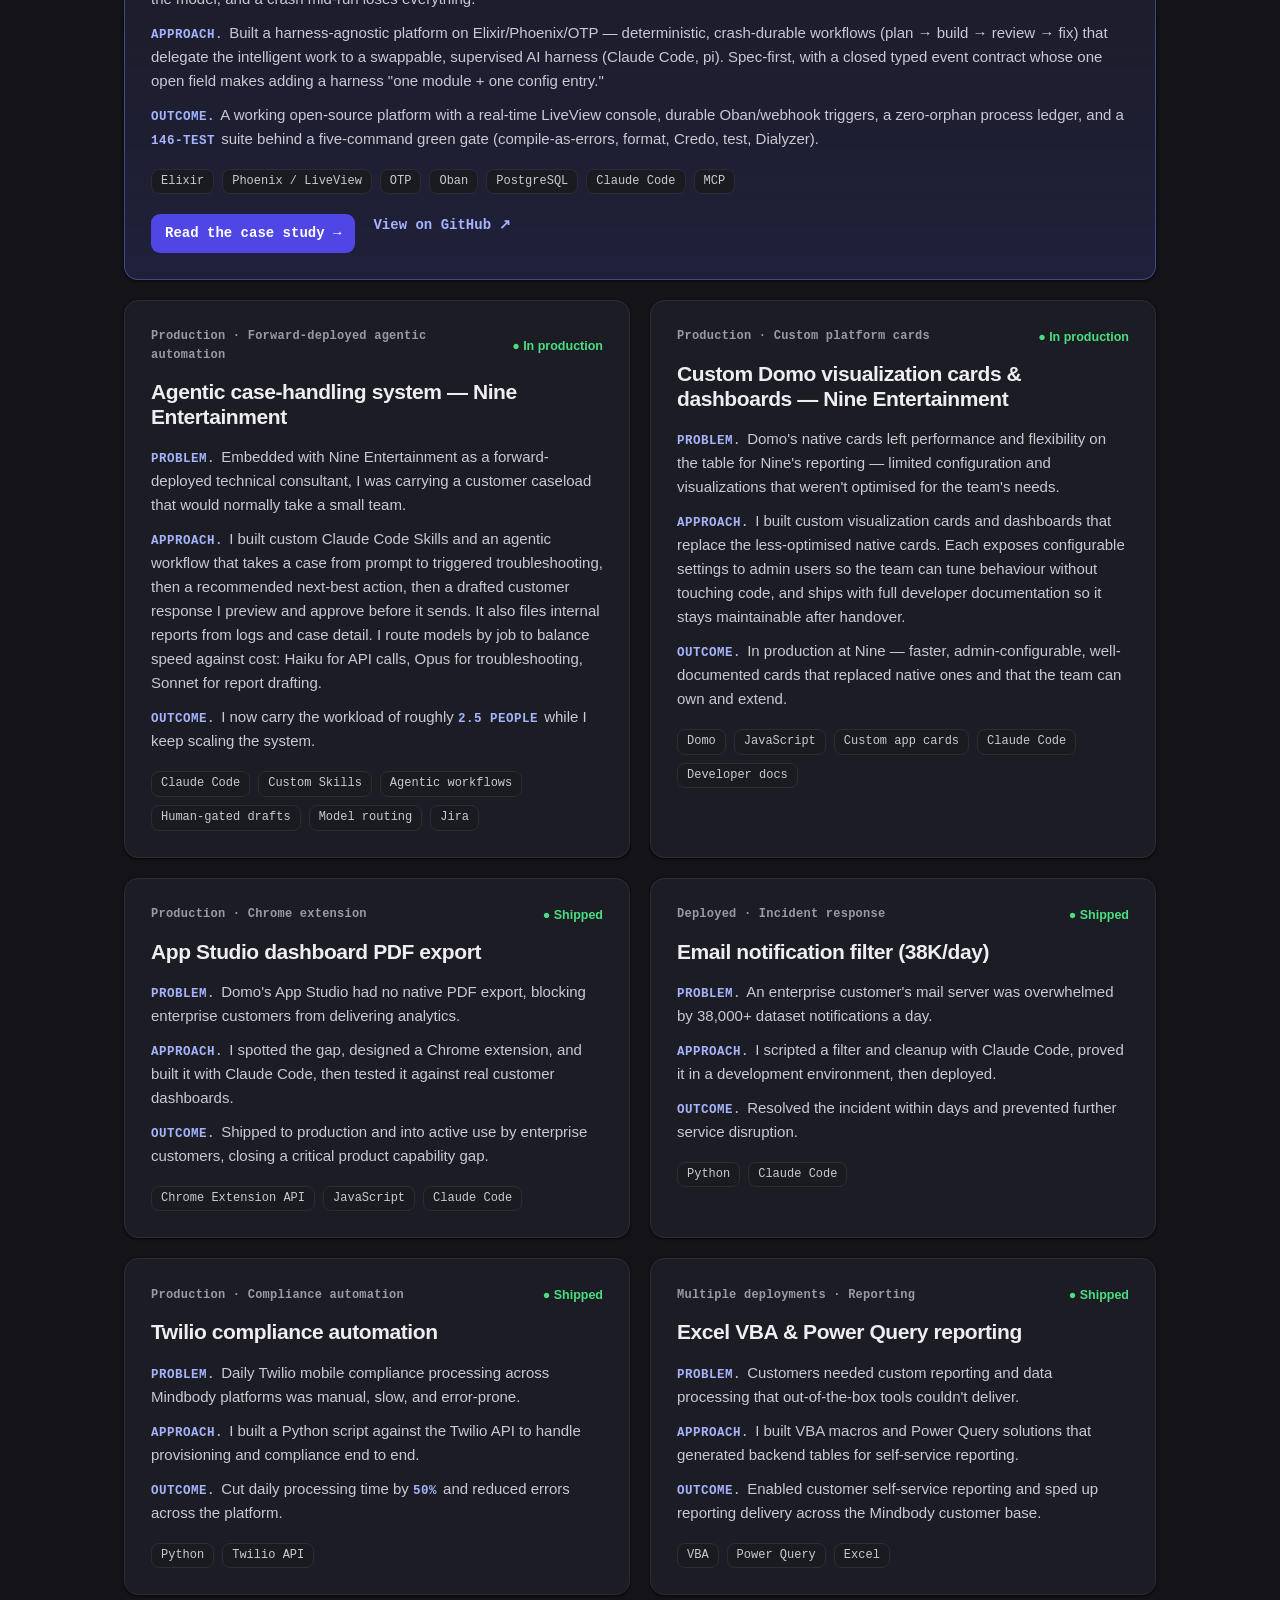
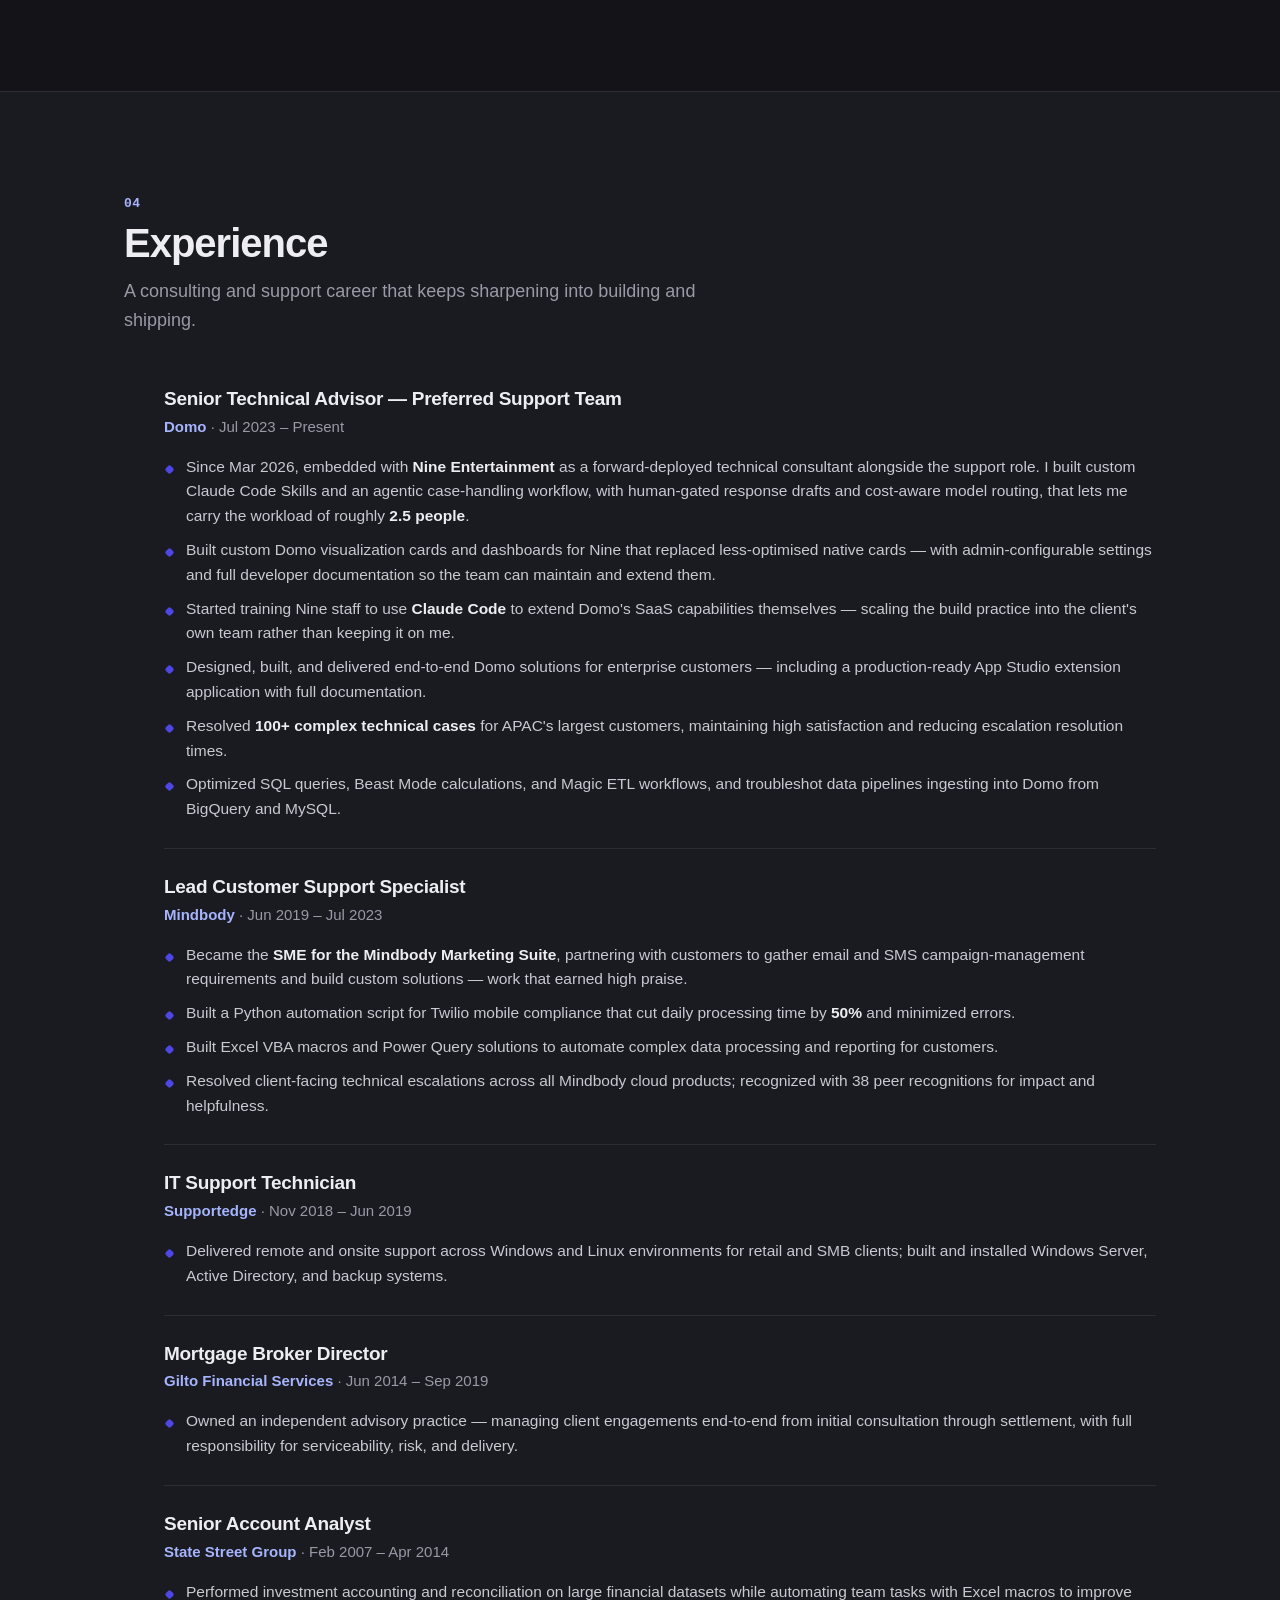
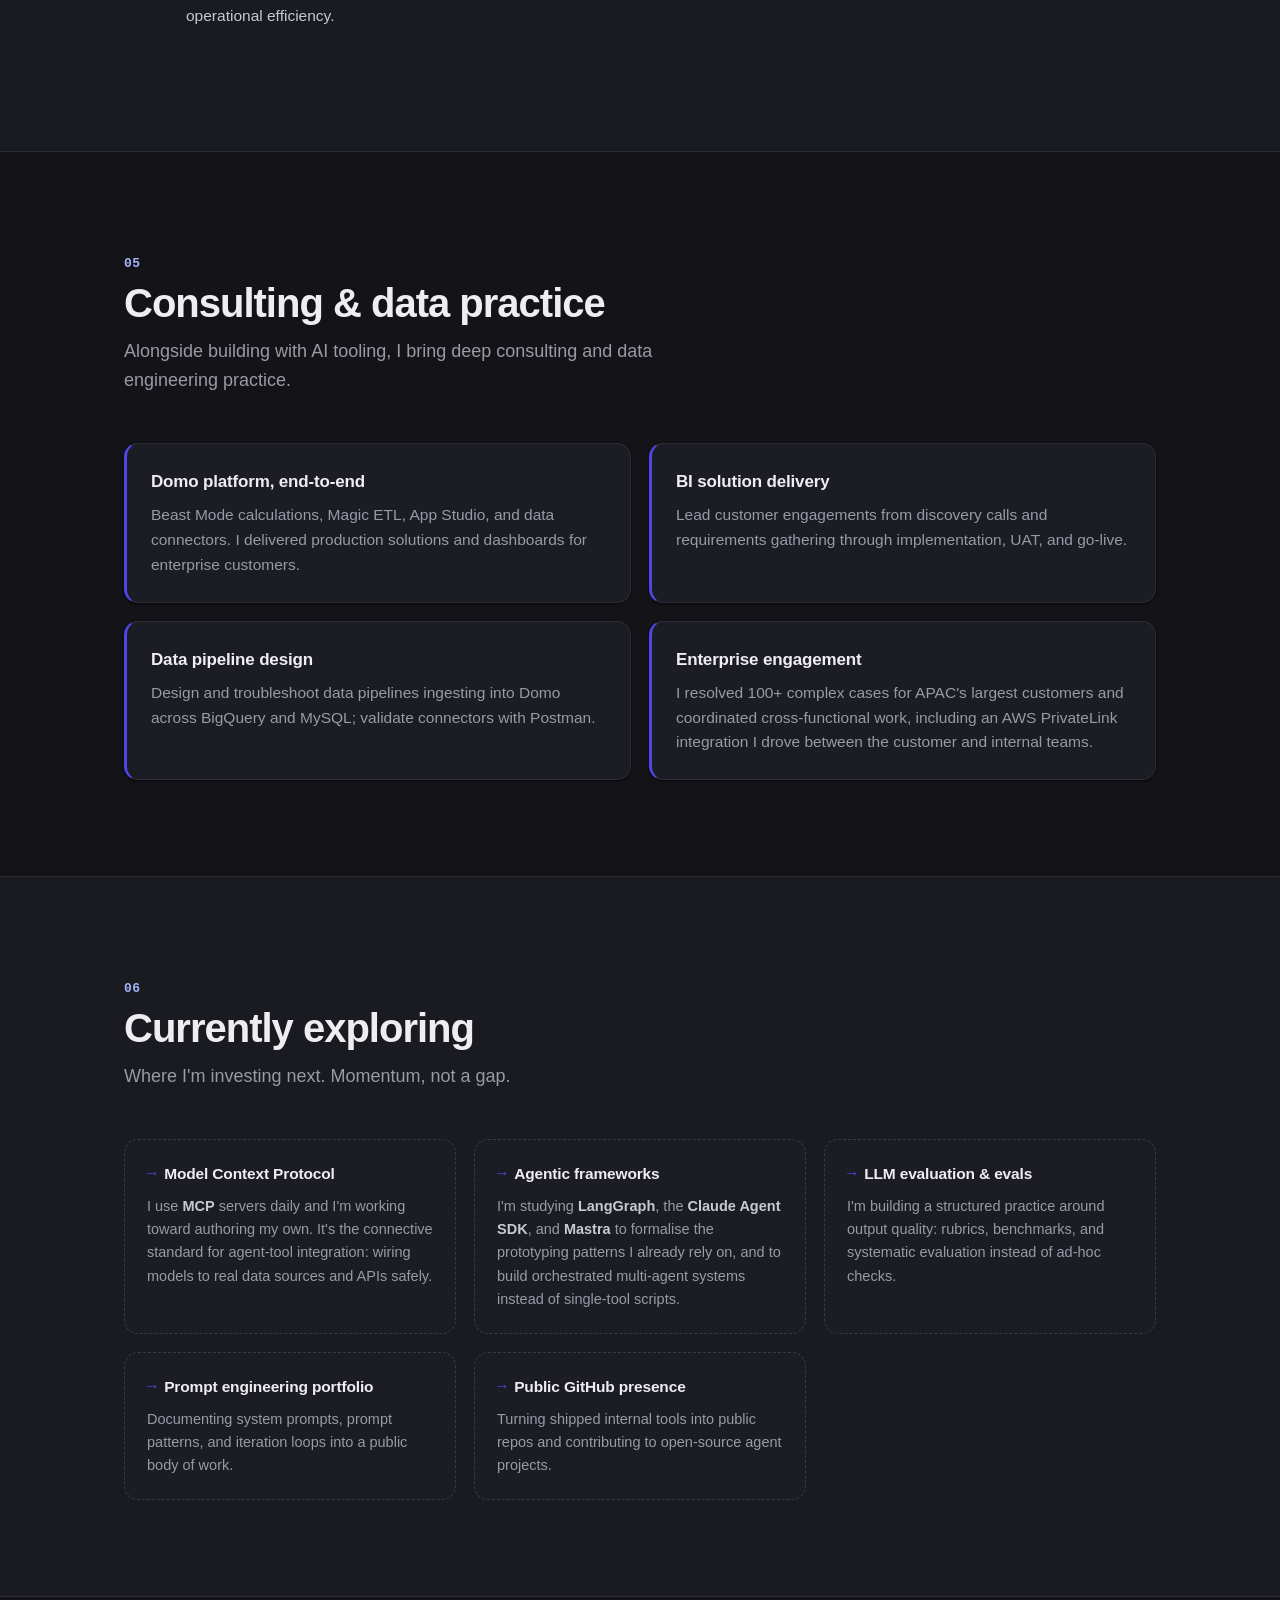
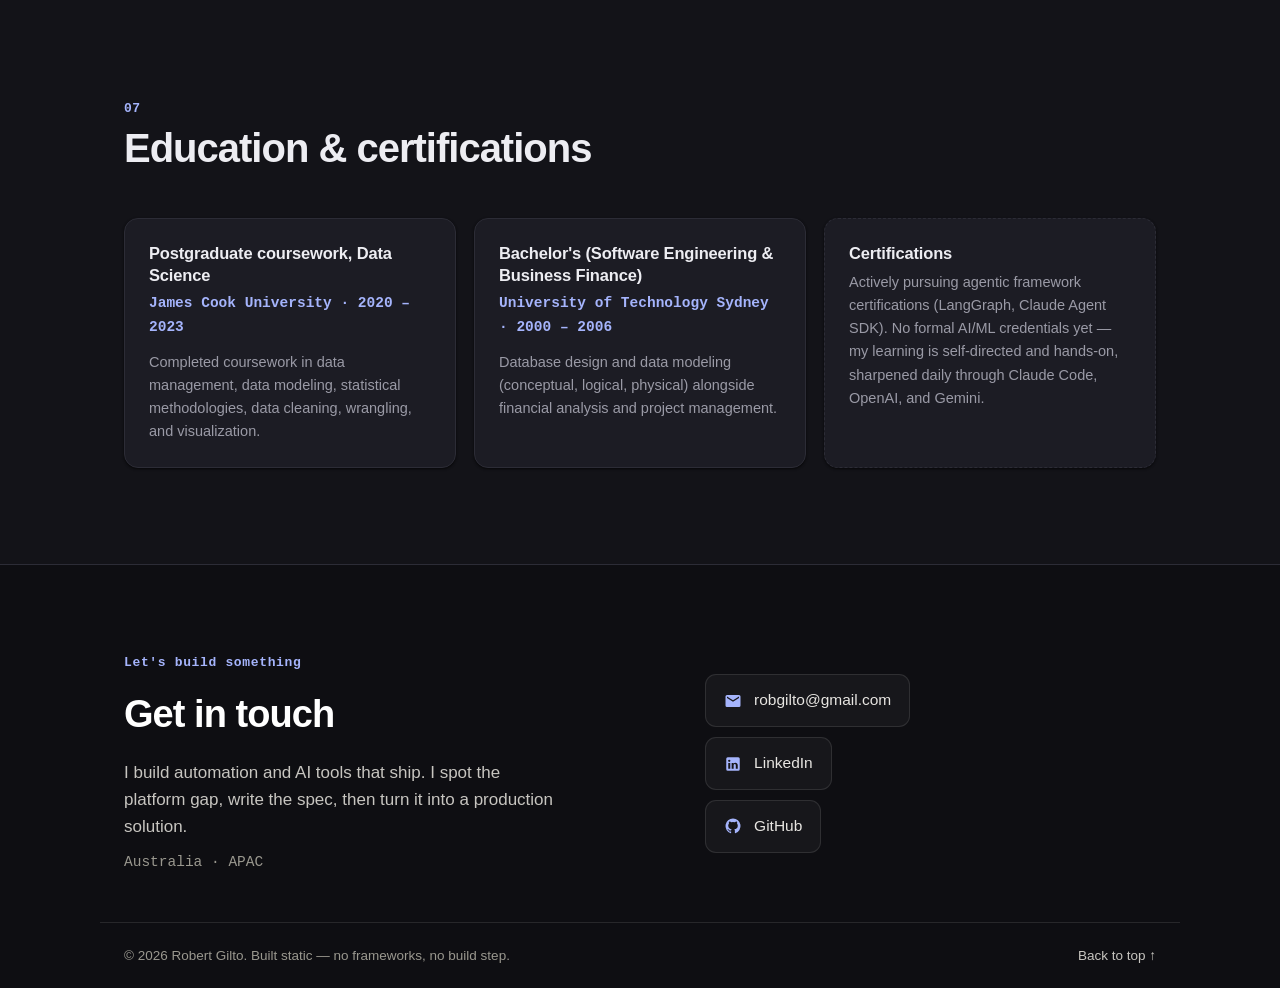
==== commit 5f36f6f8: "feat: make résumé download the prominent hero CTA Promote the print-to-PDF action to the first hero " ====
--- a/index.html
+++ b/index.html
@@ -33,7 +33,7 @@
   <meta name="twitter:description" content="I build automation and AI tools spec-first with Claude Code: Python, SQL, and LLM workflows. Australia / APAC." />
   <meta name="twitter:image" content="https://robgilto.github.io/assets/og-card-dark.png" />
 
-  <link rel="stylesheet" href="styles.css?v=20260626-printresume" />
+  <link rel="stylesheet" href="styles.css?v=20260626-resumebtn" />
 
   <!-- JSON-LD Person schema -->
   <script type="application/ld+json">
@@ -132,6 +132,10 @@
         <p class="hero-sub">I work spec-first: AI-assisted engineering, automation scripting, and data consulting. Based in <strong>Australia</strong>, working across <strong>APAC</strong>.</p>
 
         <div class="hero-actions">
+          <button class="btn btn-resume" type="button" onclick="window.print()">
+            <svg class="icon" viewBox="0 0 24 24" aria-hidden="true" focusable="false"><path fill="currentColor" d="M19 8H5a3 3 0 0 0-3 3v6h4v4h12v-4h4v-6a3 3 0 0 0-3-3Zm-3 11H8v-5h8v5Zm3-7a1 1 0 1 1 0-2 1 1 0 0 1 0 2Zm-1-9H6v4h12V3Z"/></svg>
+            Download résumé (PDF)
+          </button>
           <a class="btn btn-primary" href="mailto:robgilto@gmail.com">
             <svg class="icon" viewBox="0 0 24 24" aria-hidden="true" focusable="false"><path fill="currentColor" d="M20 4H4a2 2 0 0 0-2 2v12a2 2 0 0 0 2 2h16a2 2 0 0 0 2-2V6a2 2 0 0 0-2-2Zm0 4-8 5-8-5V6l8 5 8-5Z"/></svg>
             Email
@@ -144,10 +148,6 @@
             <svg class="icon" viewBox="0 0 24 24" aria-hidden="true" focusable="false"><path fill="currentColor" d="M12 2A10 10 0 0 0 8.84 21.5c.5.08.66-.23.66-.5v-1.7c-2.77.6-3.36-1.34-3.36-1.34-.46-1.15-1.11-1.46-1.11-1.46-.9-.62.07-.6.07-.6 1 .07 1.53 1.03 1.53 1.03.9 1.52 2.34 1.08 2.91.83.1-.65.35-1.09.63-1.34-2.22-.25-4.55-1.11-4.55-4.94 0-1.1.39-1.99 1.03-2.69-.1-.25-.45-1.27.1-2.65 0 0 .84-.27 2.75 1.02a9.4 9.4 0 0 1 5 0c1.91-1.29 2.75-1.02 2.75-1.02.55 1.38.2 2.4.1 2.65.64.7 1.03 1.59 1.03 2.69 0 3.84-2.34 4.69-4.57 4.94.36.31.68.92.68 1.85v2.74c0 .27.16.59.67.5A10 10 0 0 0 12 2Z"/></svg>
             GitHub
           </a>
-          <button class="btn btn-ghost" type="button" onclick="window.print()">
-            <svg class="icon" viewBox="0 0 24 24" aria-hidden="true" focusable="false"><path fill="currentColor" d="M19 8H5a3 3 0 0 0-3 3v6h4v4h12v-4h4v-6a3 3 0 0 0-3-3Zm-3 11H8v-5h8v5Zm3-7a1 1 0 1 1 0-2 1 1 0 0 1 0 2Zm-1-9H6v4h12V3Z"/></svg>
-            Save résumé (PDF)
-          </button>
         </div>
       </div>
     </section>
--- a/styles.css
+++ b/styles.css
@@ -334,6 +334,26 @@
 .btn-primary:hover { background: var(--accent-dark); color: #fff; box-shadow: var(--shadow-md); }
 .btn-ghost { background: var(--surface); color: var(--text); border-color: var(--border-strong); }
 .btn-ghost:hover { border-color: var(--accent); color: var(--accent-text); }
+
+/* Prominent résumé download CTA — stands out from the other actions */
+.btn-resume {
+  background: var(--accent);
+  color: #fff;
+  font-size: 16.5px;
+  padding: 13px 26px;
+  box-shadow: 0 0 0 0 rgba(99, 102, 241, 0.55);
+  animation: resumePulse 2.2s var(--ease) infinite;
+}
+.btn-resume:hover { background: var(--accent-dark); color: #fff; box-shadow: var(--shadow-md); animation: none; }
+.btn-resume:focus-visible { animation: none; }
+@keyframes resumePulse {
+  0%   { box-shadow: 0 0 0 0 rgba(99, 102, 241, 0.55); }
+  70%  { box-shadow: 0 0 0 12px rgba(99, 102, 241, 0); }
+  100% { box-shadow: 0 0 0 0 rgba(99, 102, 241, 0); }
+}
+@media (prefers-reduced-motion: reduce) {
+  .btn-resume { animation: none; }
+}
 .icon { width: 18px; height: 18px; flex: none; }
 
 /* ---------- Section heading ---------- */
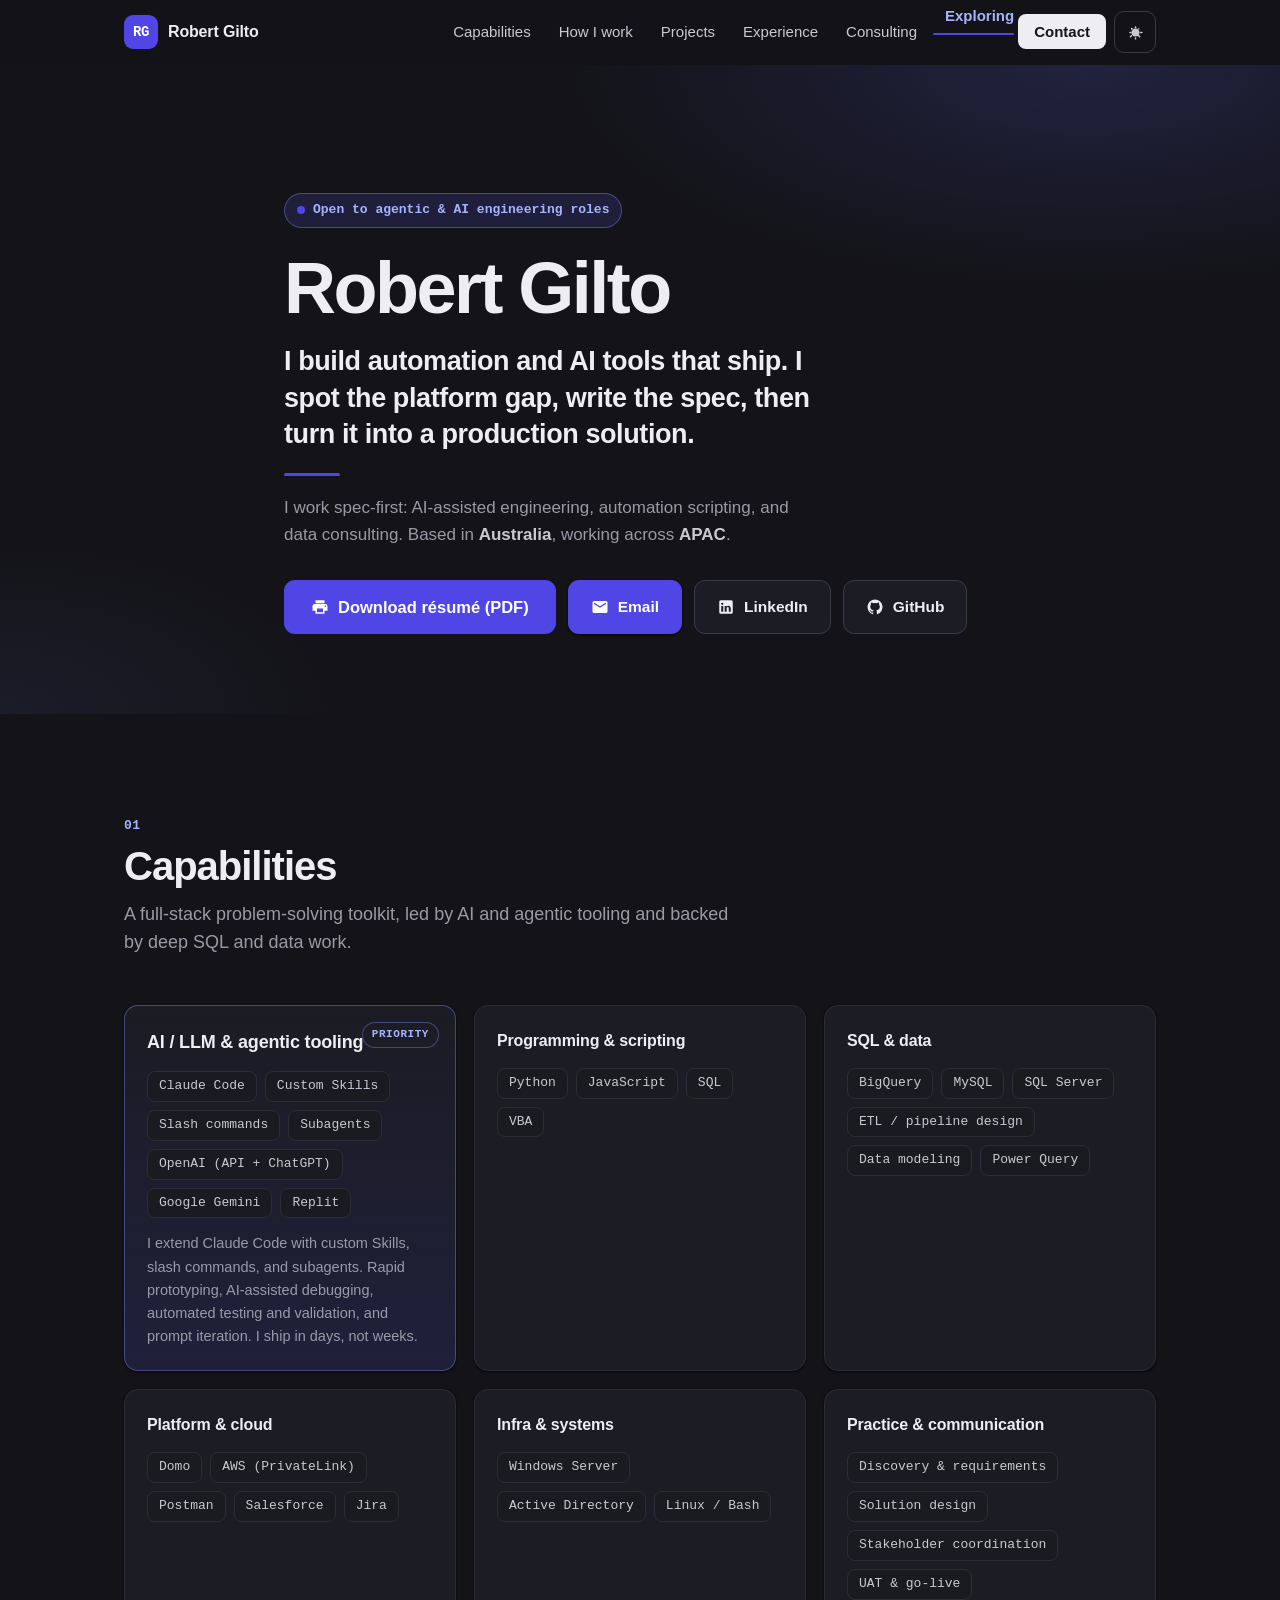
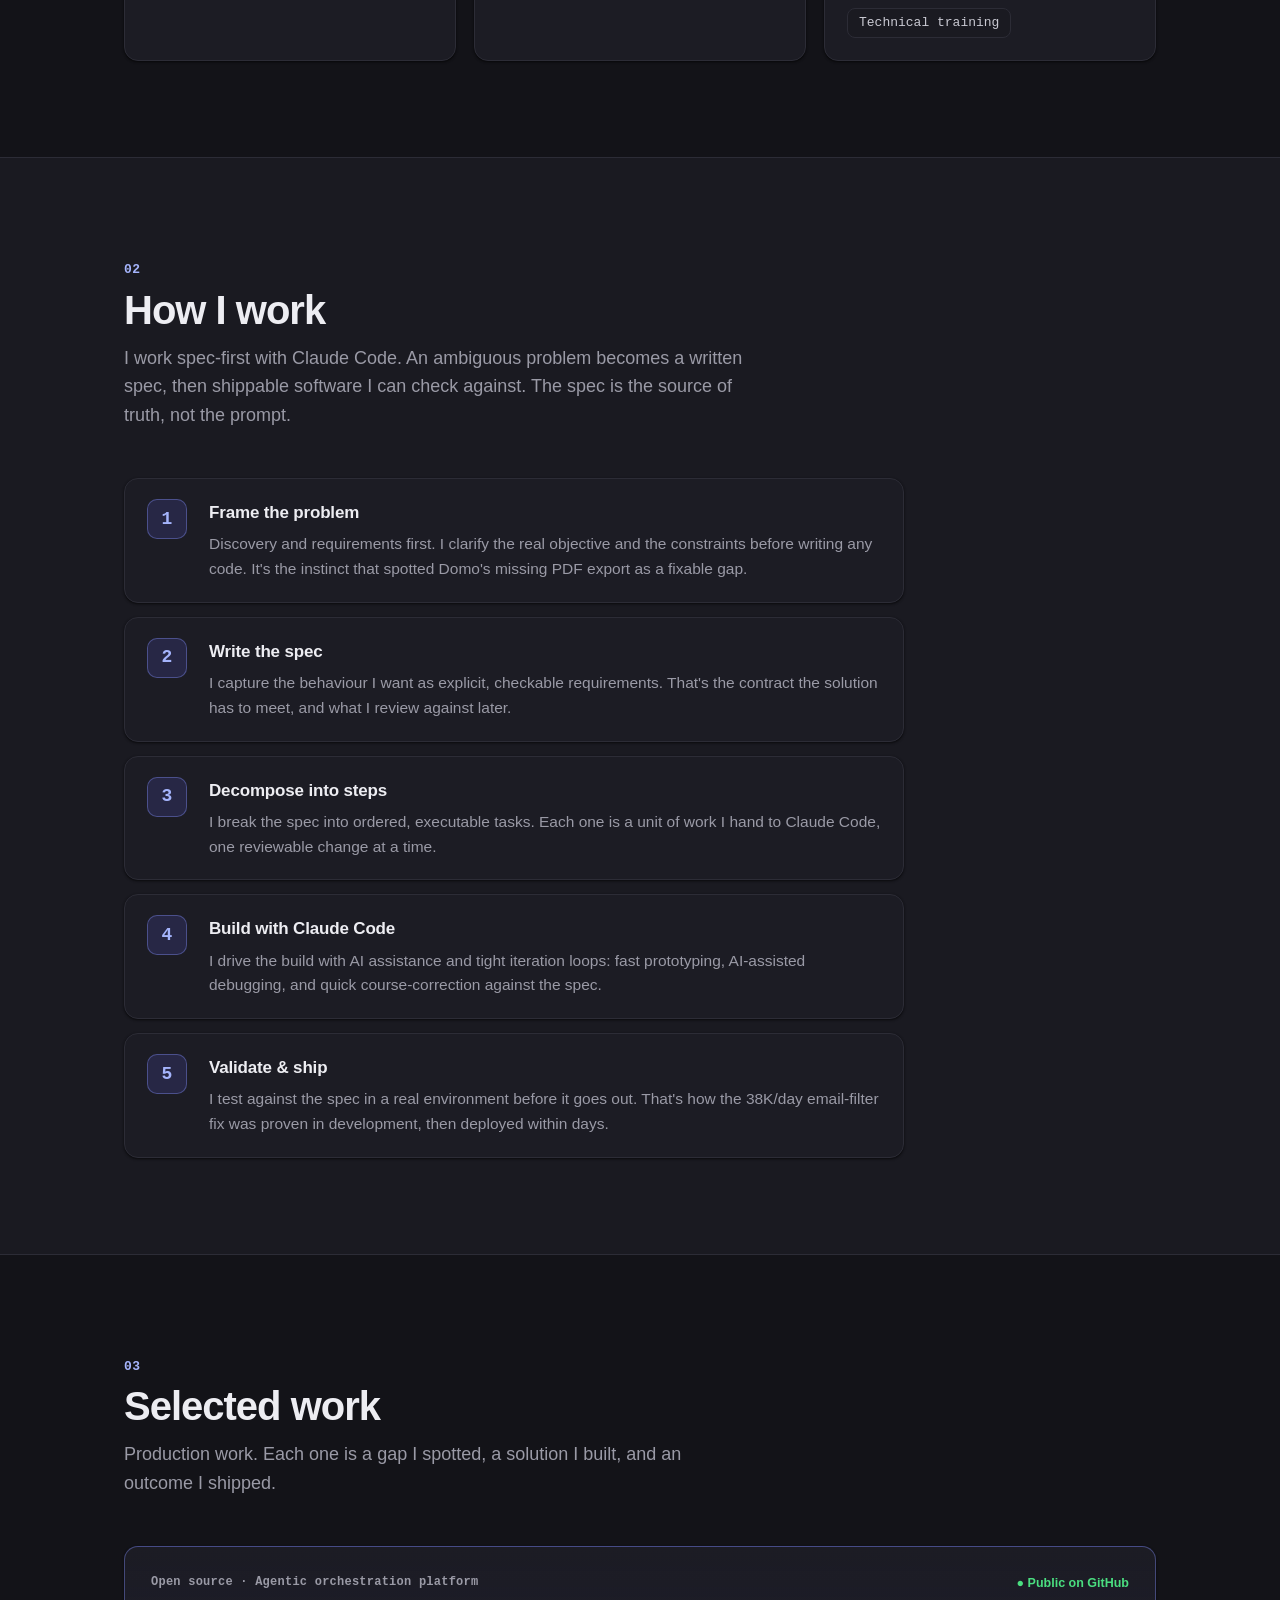
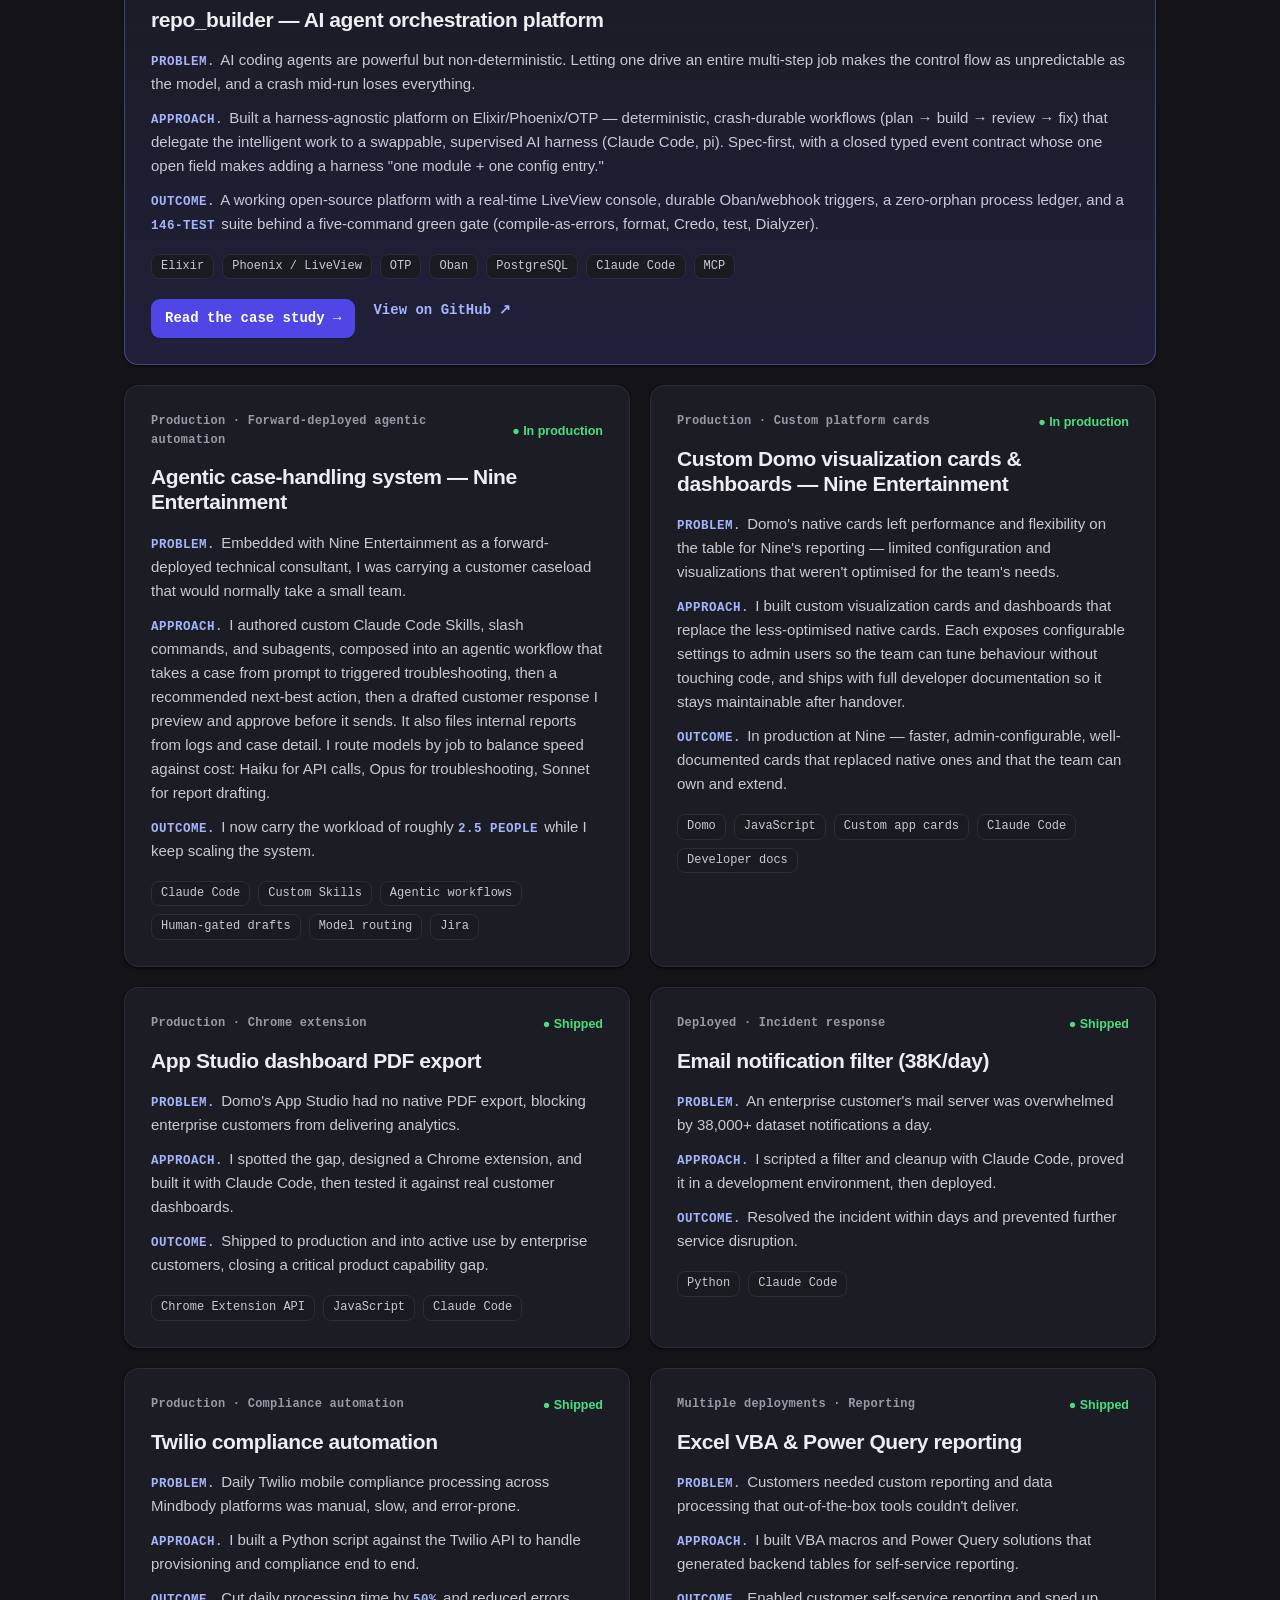
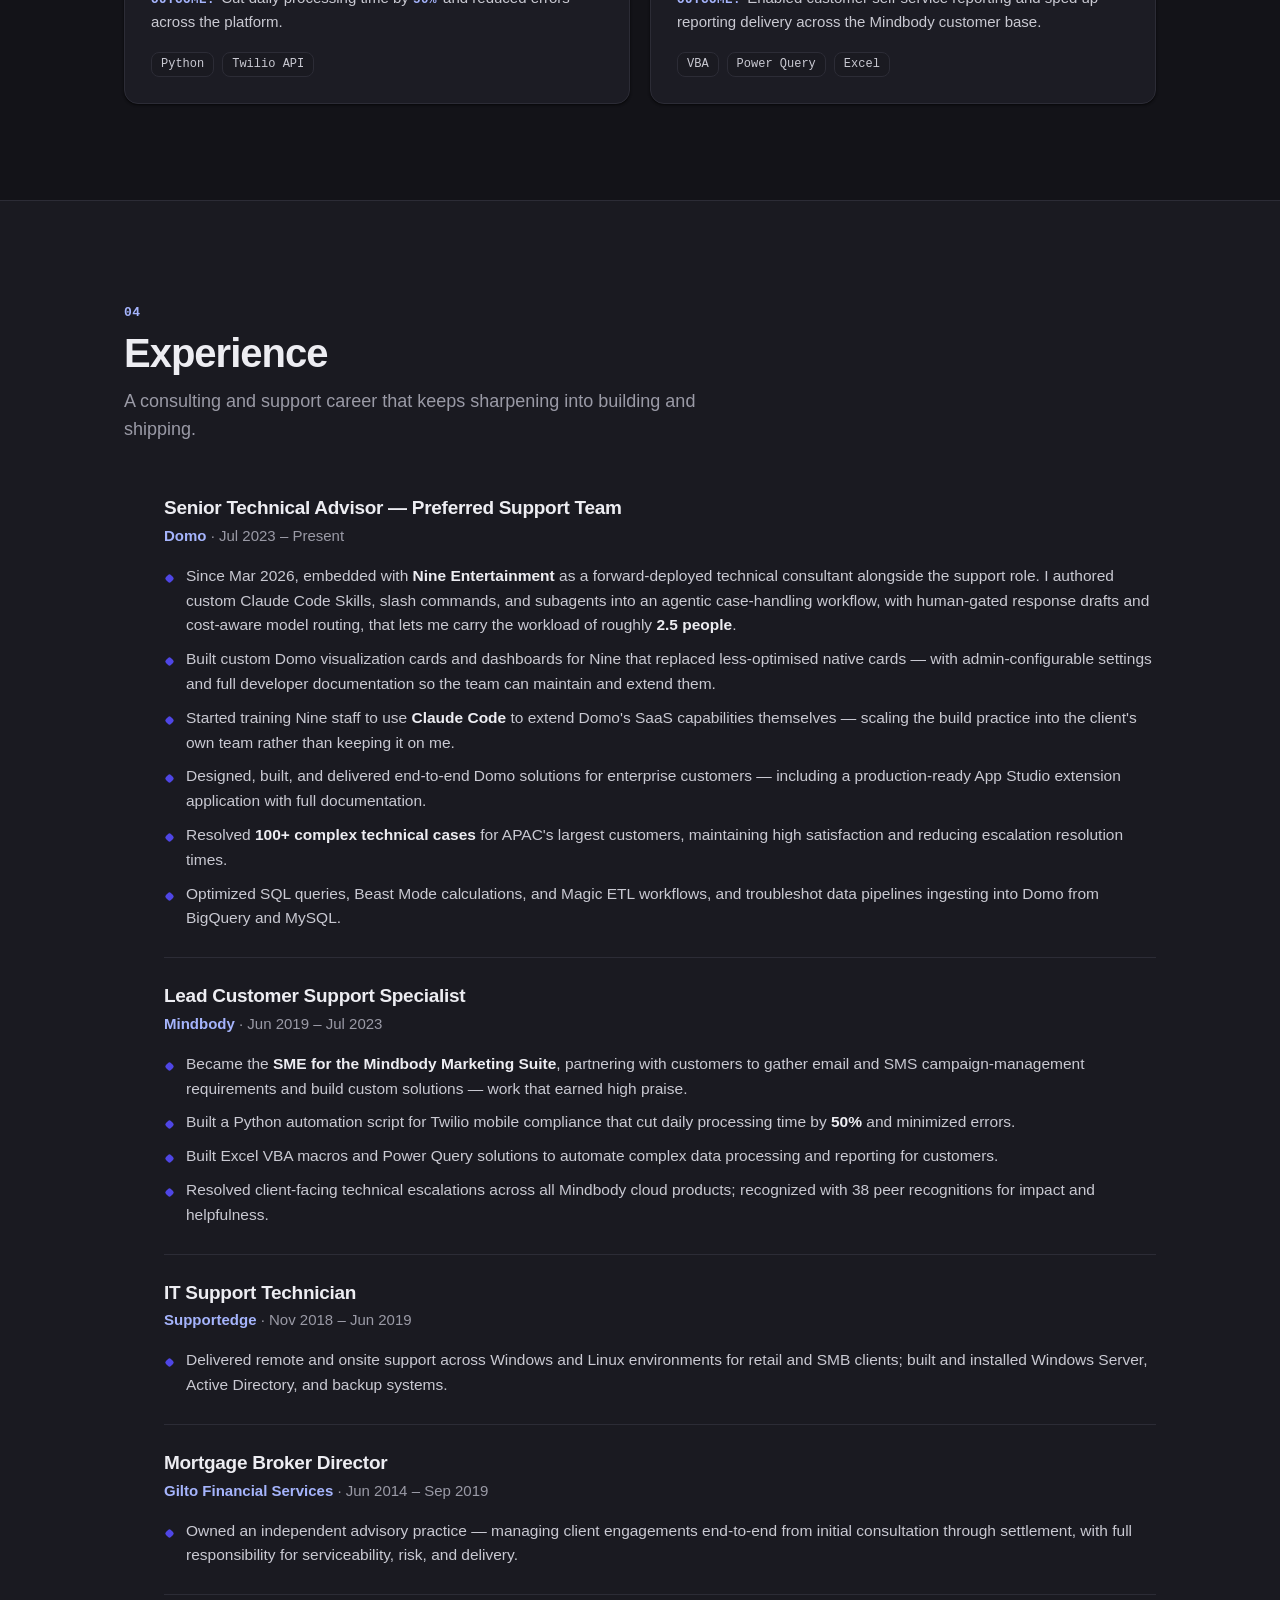
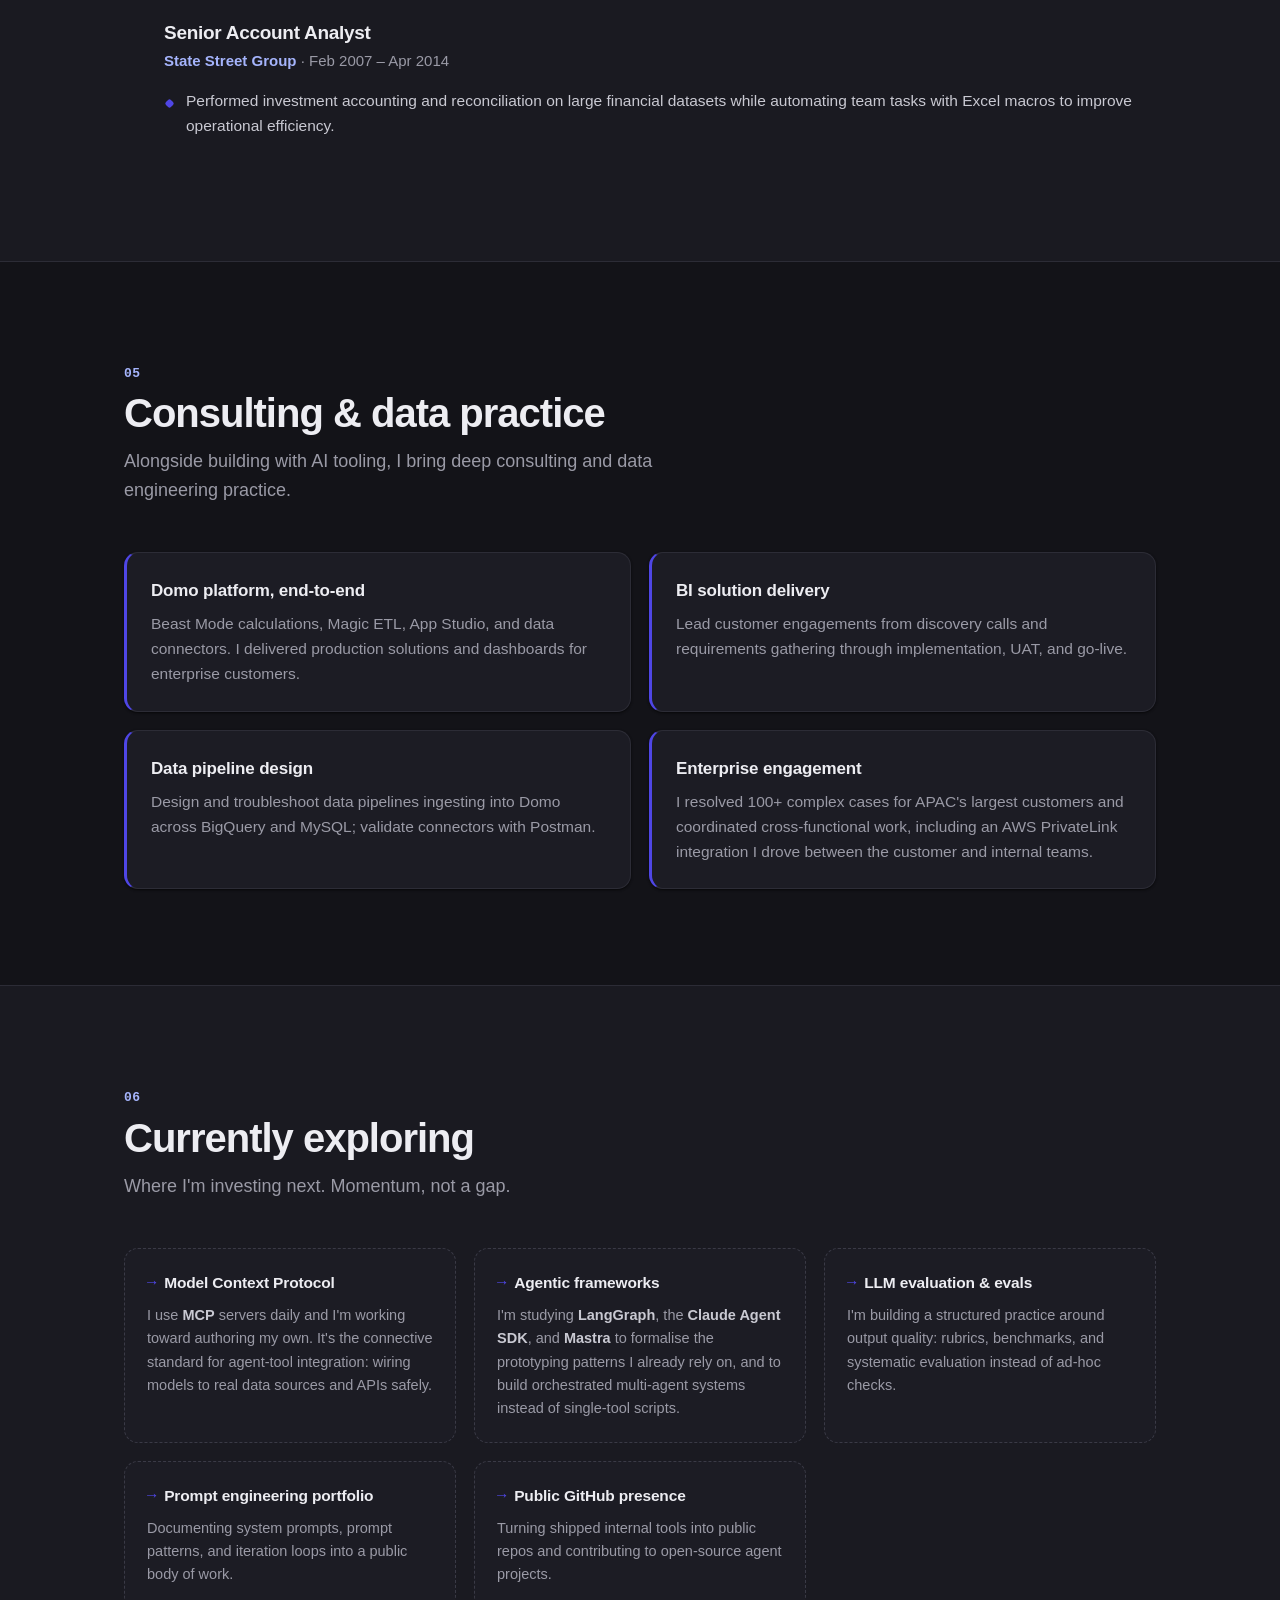
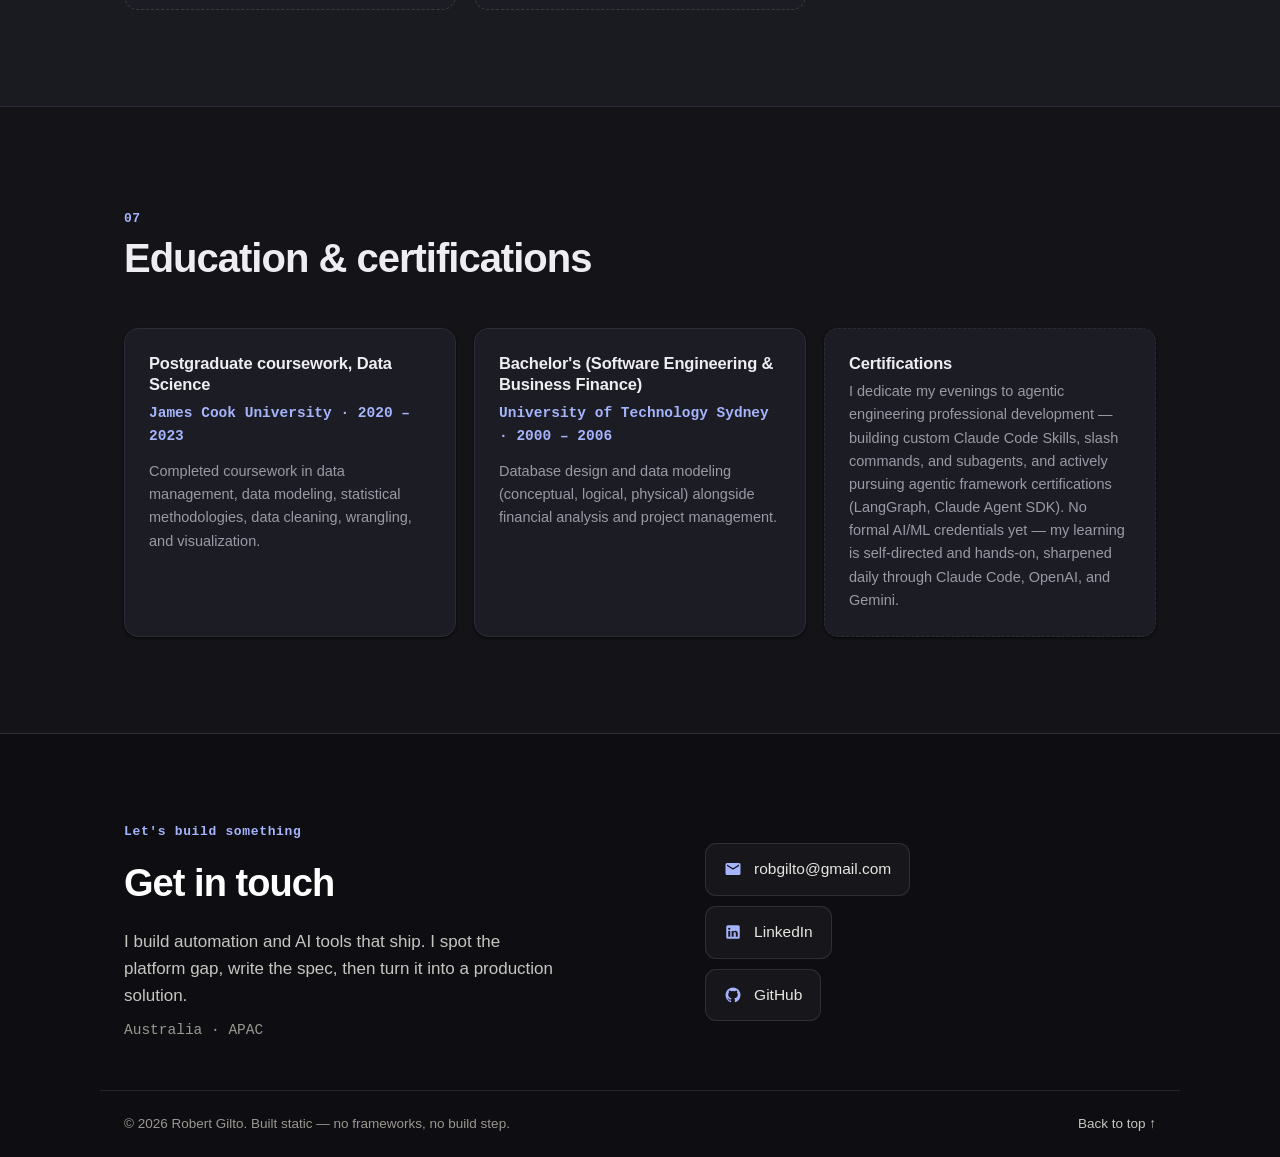
==== commit 75e079d8: "ship: résumé site update 20260626-2033 Automated via ship-resume skill (verified 2-page print output" ====
--- a/index.html
+++ b/index.html
@@ -33,7 +33,7 @@
   <meta name="twitter:description" content="I build automation and AI tools spec-first with Claude Code: Python, SQL, and LLM workflows. Australia / APAC." />
   <meta name="twitter:image" content="https://robgilto.github.io/assets/og-card-dark.png" />
 
-  <link rel="stylesheet" href="styles.css?v=20260626-resumebtn" />
+  <link rel="stylesheet" href="styles.css?v=20260626-2033" />
 
   <!-- JSON-LD Person schema -->
   <script type="application/ld+json">
@@ -167,11 +167,14 @@
             <h3 class="skill-card-title">AI / LLM &amp; agentic tooling</h3>
             <ul class="chips">
               <li class="chip">Claude Code</li>
+              <li class="chip">Custom Skills</li>
+              <li class="chip">Slash commands</li>
+              <li class="chip">Subagents</li>
               <li class="chip">OpenAI (API + ChatGPT)</li>
               <li class="chip">Google Gemini</li>
               <li class="chip">Replit</li>
             </ul>
-            <p class="skill-card-note">Rapid prototyping, AI-assisted debugging, automated testing and validation, and prompt iteration. I ship in days, not weeks.</p>
+            <p class="skill-card-note">I extend Claude Code with custom Skills, slash commands, and subagents. Rapid prototyping, AI-assisted debugging, automated testing and validation, and prompt iteration. I ship in days, not weeks.</p>
           </article>
 
           <article class="skill-card">
@@ -320,7 +323,7 @@
             </div>
             <h3 class="project-title">Agentic case-handling system — Nine Entertainment</h3>
             <p class="project-problem"><strong>Problem.</strong> Embedded with Nine Entertainment as a forward-deployed technical consultant, I was carrying a customer caseload that would normally take a small team.</p>
-            <p class="project-approach"><strong>Approach.</strong> I built custom Claude Code Skills and an agentic workflow that takes a case from prompt to triggered troubleshooting, then a recommended next-best action, then a drafted customer response I preview and approve before it sends. It also files internal reports from logs and case detail. I route models by job to balance speed against cost: Haiku for API calls, Opus for troubleshooting, Sonnet for report drafting.</p>
+            <p class="project-approach"><strong>Approach.</strong> I authored custom Claude Code Skills, slash commands, and subagents, composed into an agentic workflow that takes a case from prompt to triggered troubleshooting, then a recommended next-best action, then a drafted customer response I preview and approve before it sends. It also files internal reports from logs and case detail. I route models by job to balance speed against cost: Haiku for API calls, Opus for troubleshooting, Sonnet for report drafting.</p>
             <p class="project-outcome"><strong>Outcome.</strong> I now carry the workload of roughly <strong>2.5 people</strong> while I keep scaling the system.</p>
             <ul class="chips chips-sm">
               <li class="chip">Claude Code</li>
@@ -431,7 +434,7 @@
               <p class="role-meta"><span class="role-org">Domo</span> · Jul 2023 – Present</p>
             </div>
             <ul class="role-bullets">
-              <li>Since Mar 2026, embedded with <strong>Nine Entertainment</strong> as a forward-deployed technical consultant alongside the support role. I built custom Claude Code Skills and an agentic case-handling workflow, with human-gated response drafts and cost-aware model routing, that lets me carry the workload of roughly <strong>2.5 people</strong>.</li>
+              <li>Since Mar 2026, embedded with <strong>Nine Entertainment</strong> as a forward-deployed technical consultant alongside the support role. I authored custom Claude Code Skills, slash commands, and subagents into an agentic case-handling workflow, with human-gated response drafts and cost-aware model routing, that lets me carry the workload of roughly <strong>2.5 people</strong>.</li>
               <li>Built custom Domo visualization cards and dashboards for Nine that replaced less-optimised native cards — with admin-configurable settings and full developer documentation so the team can maintain and extend them.</li>
               <li>Started training Nine staff to use <strong>Claude Code</strong> to extend Domo's SaaS capabilities themselves — scaling the build practice into the client's own team rather than keeping it on me.</li>
               <li>Designed, built, and delivered end-to-end Domo solutions for enterprise customers — including a production-ready App Studio extension application with full documentation.</li>
@@ -576,7 +579,7 @@
 
           <article class="edu-card edu-card--certs">
             <h3 class="edu-degree">Certifications</h3>
-            <p class="edu-note">Actively pursuing agentic framework certifications (LangGraph, Claude Agent SDK). No formal AI/ML credentials yet — my learning is self-directed and hands-on, sharpened daily through Claude Code, OpenAI, and Gemini.</p>
+            <p class="edu-note">I dedicate my evenings to agentic engineering professional development — building custom Claude Code Skills, slash commands, and subagents, and actively pursuing agentic framework certifications (LangGraph, Claude Agent SDK). No formal AI/ML credentials yet — my learning is self-directed and hands-on, sharpened daily through Claude Code, OpenAI, and Gemini.</p>
           </article>
         </div>
       </div>
